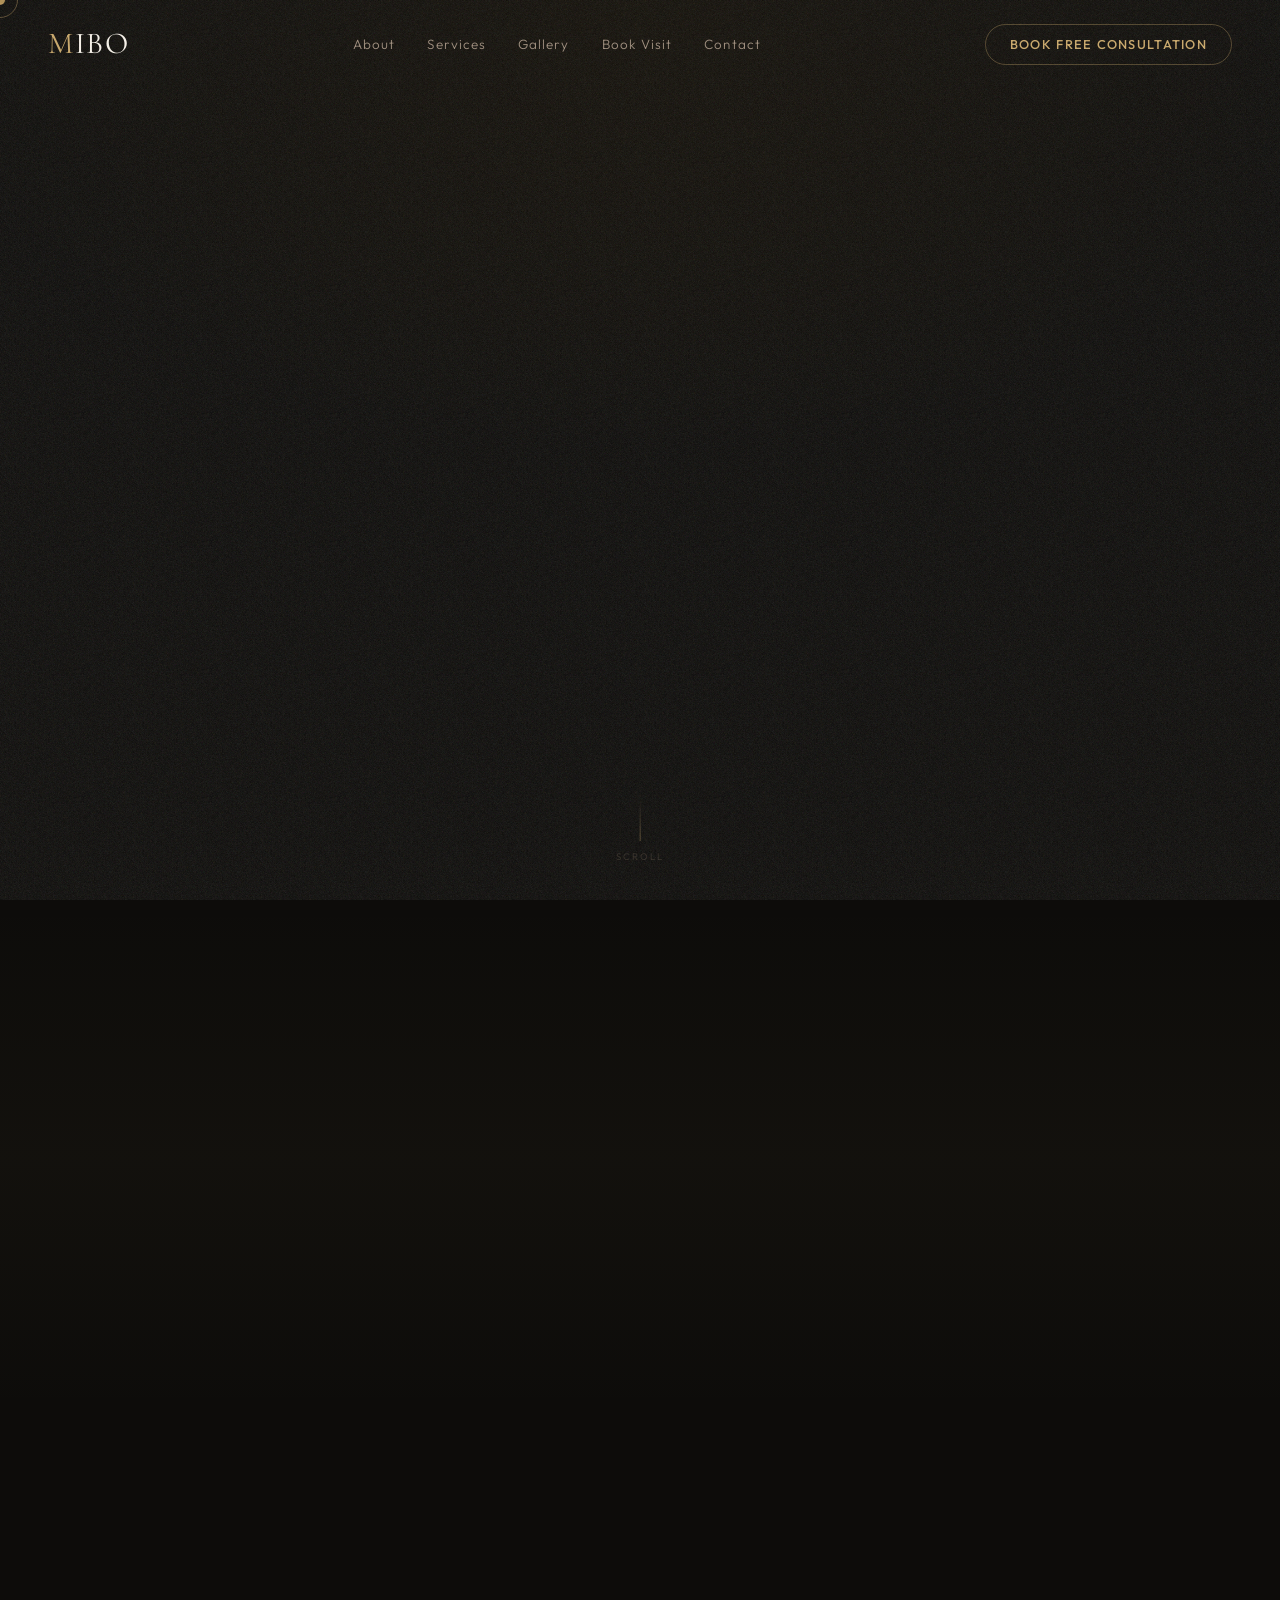
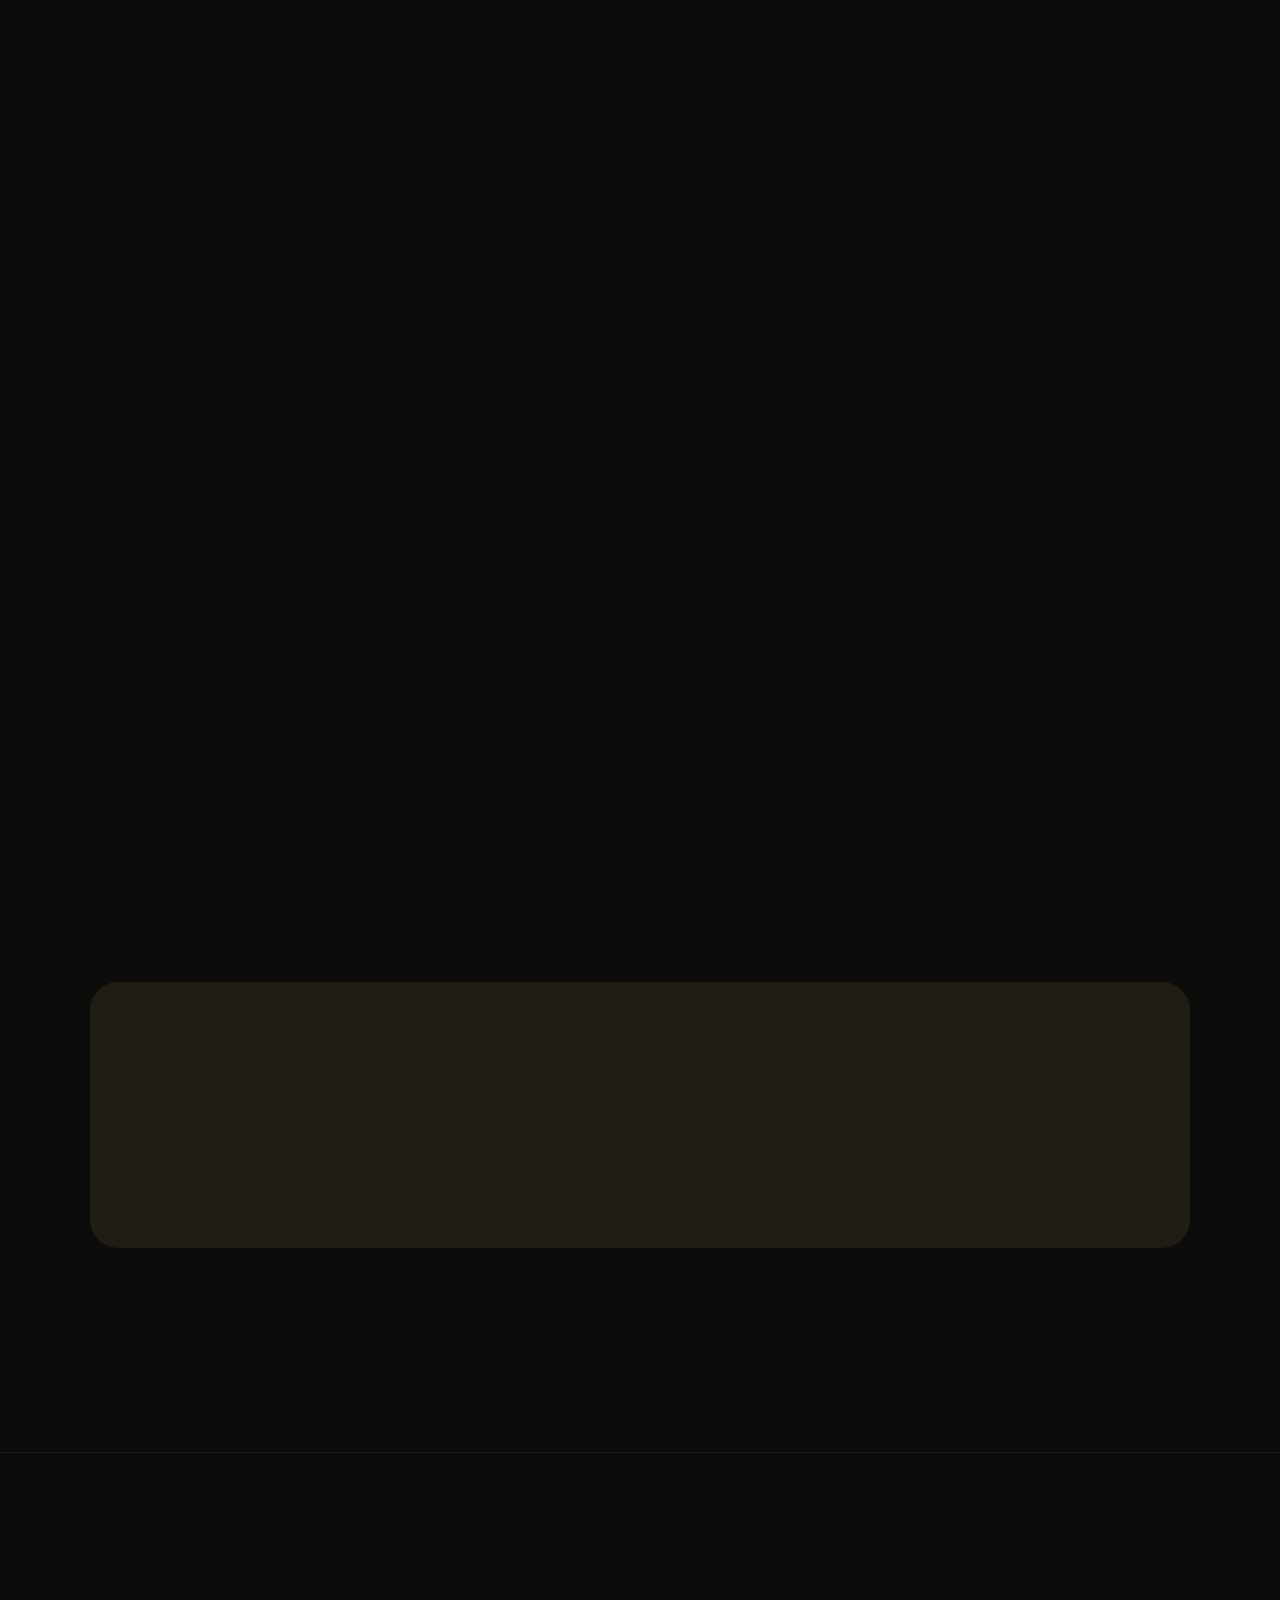
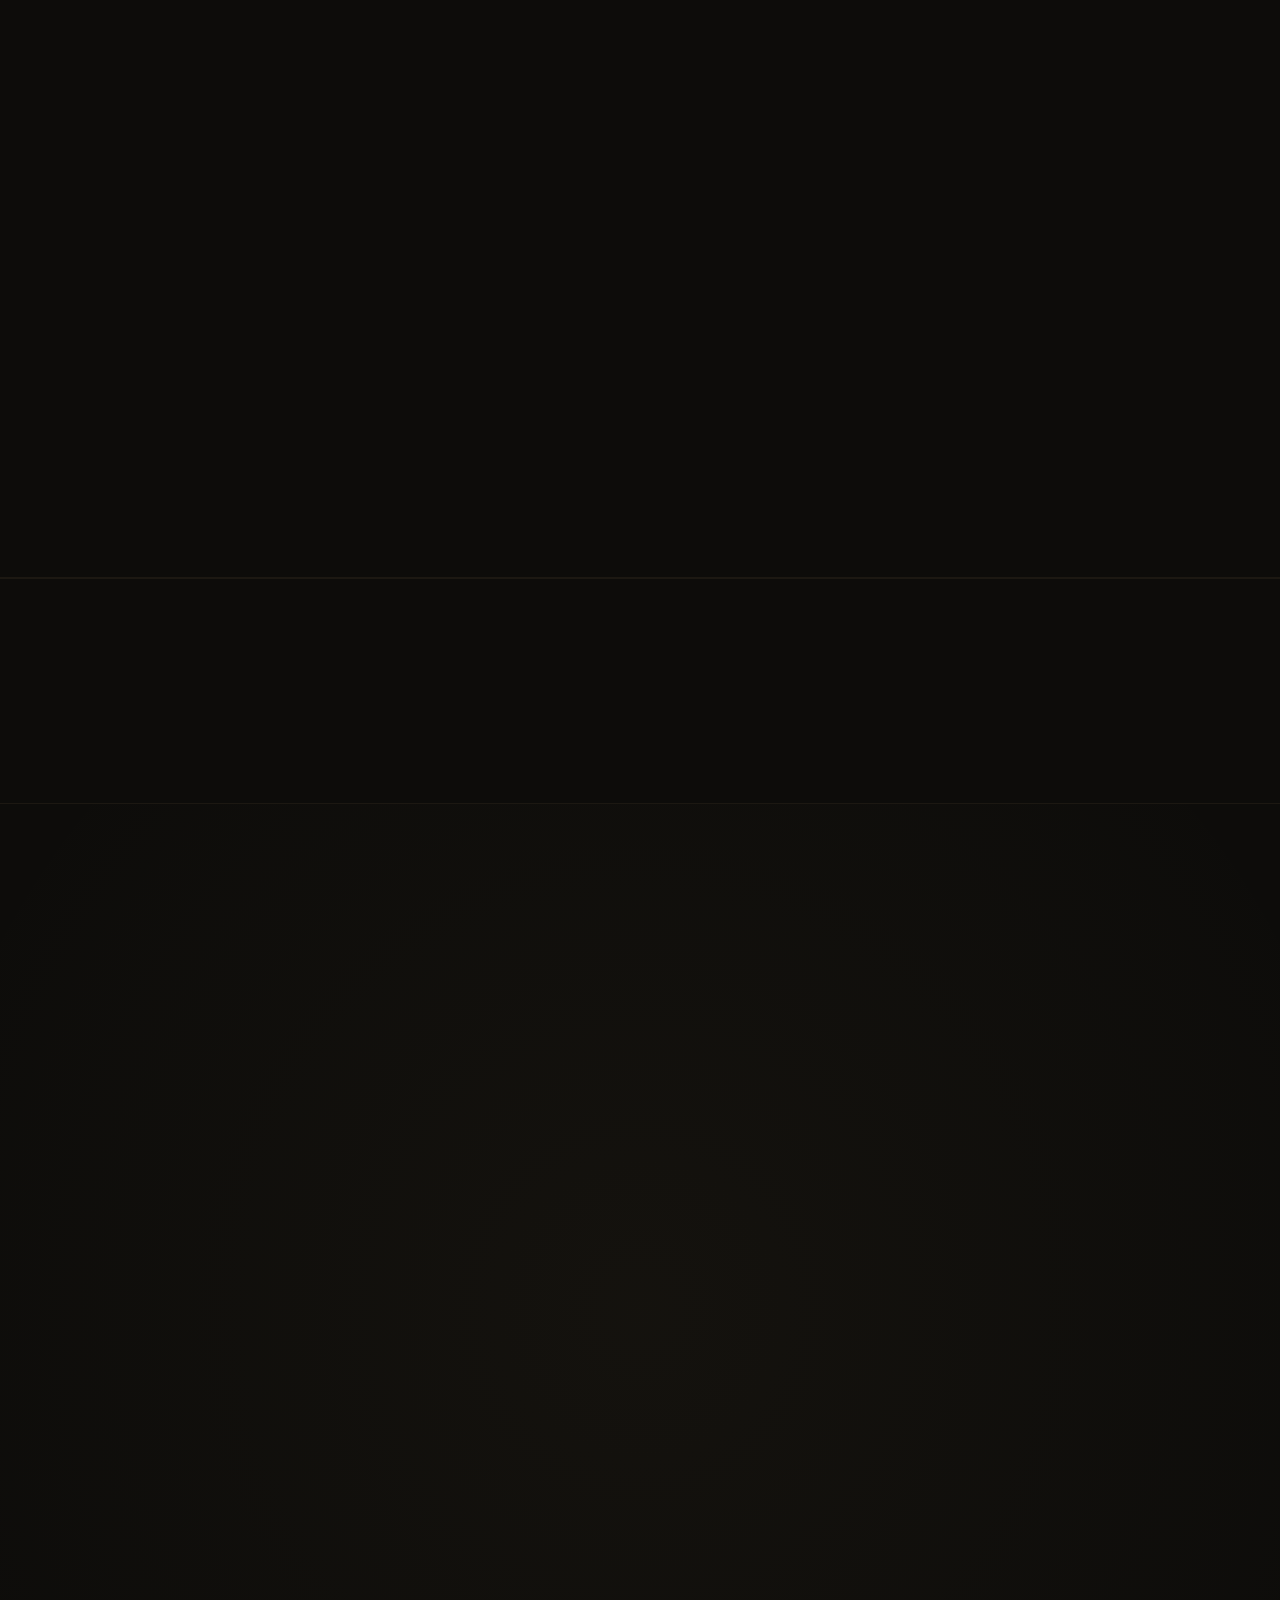
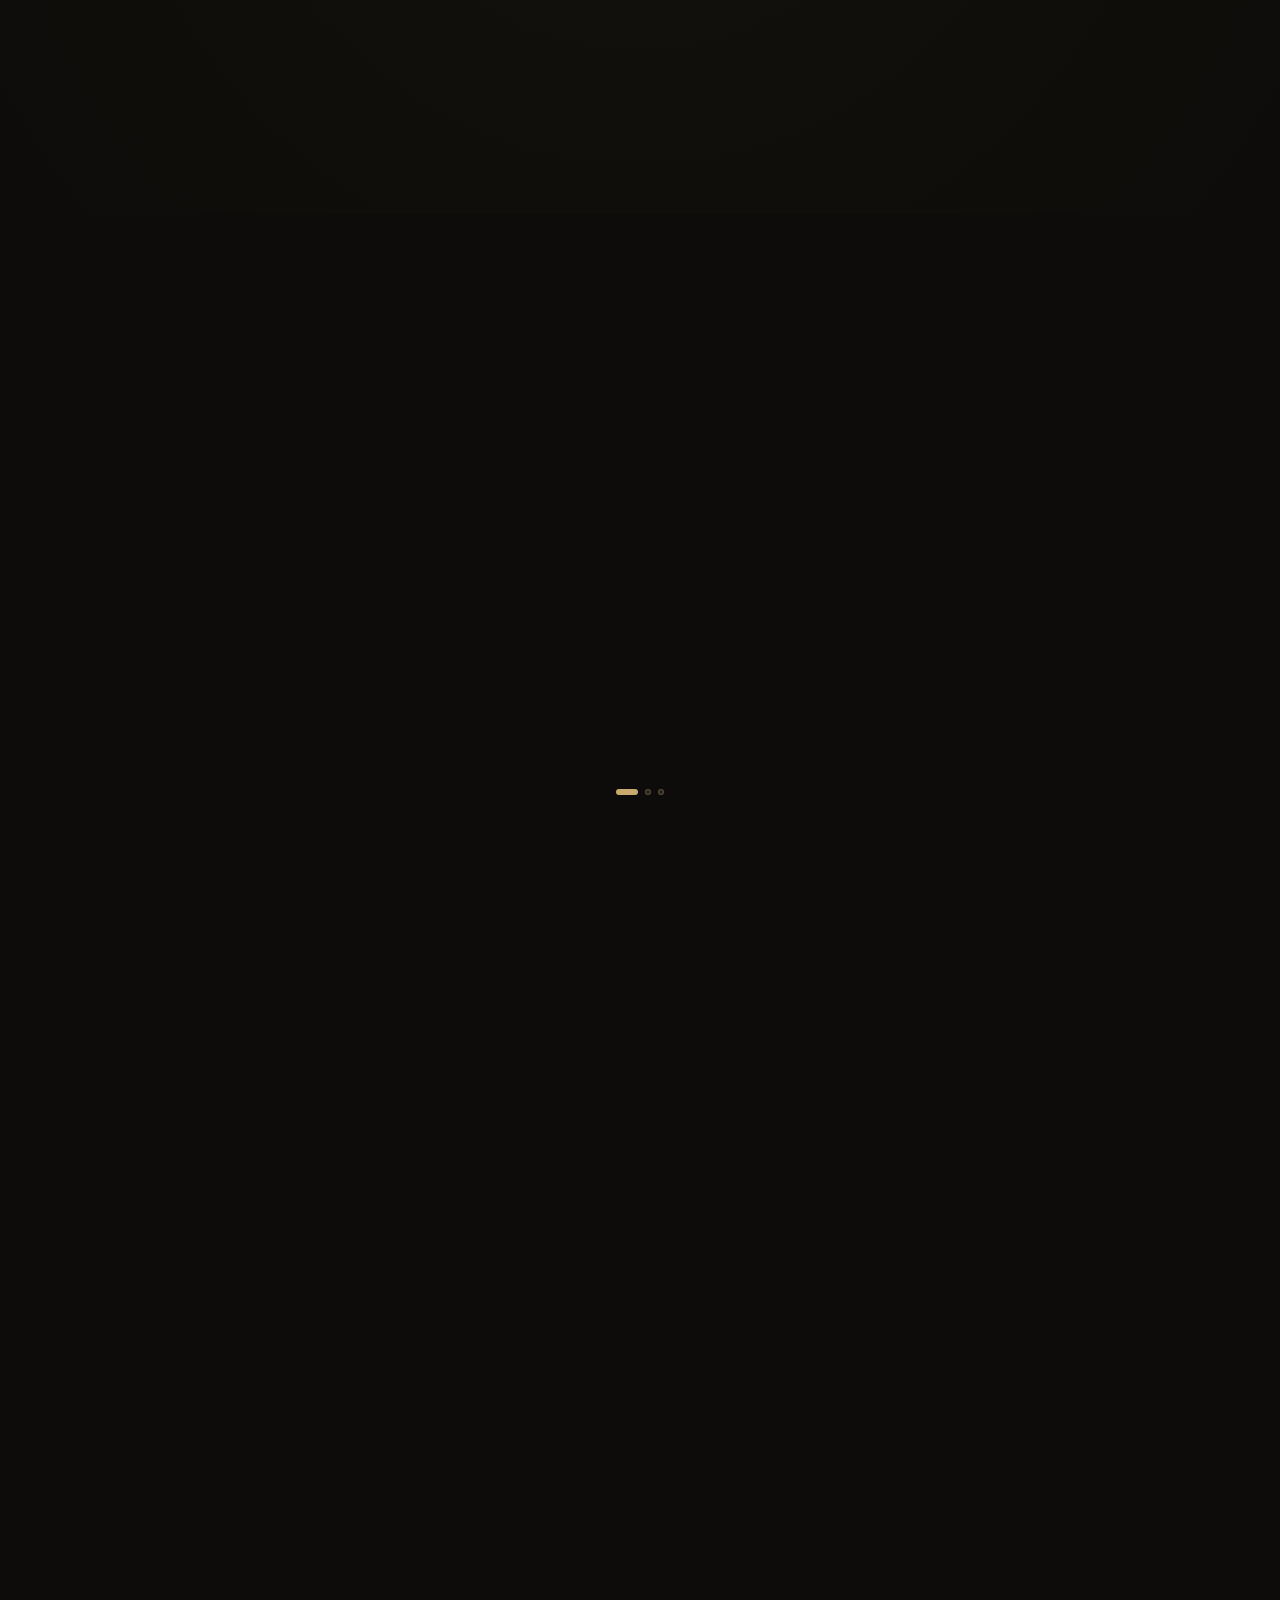
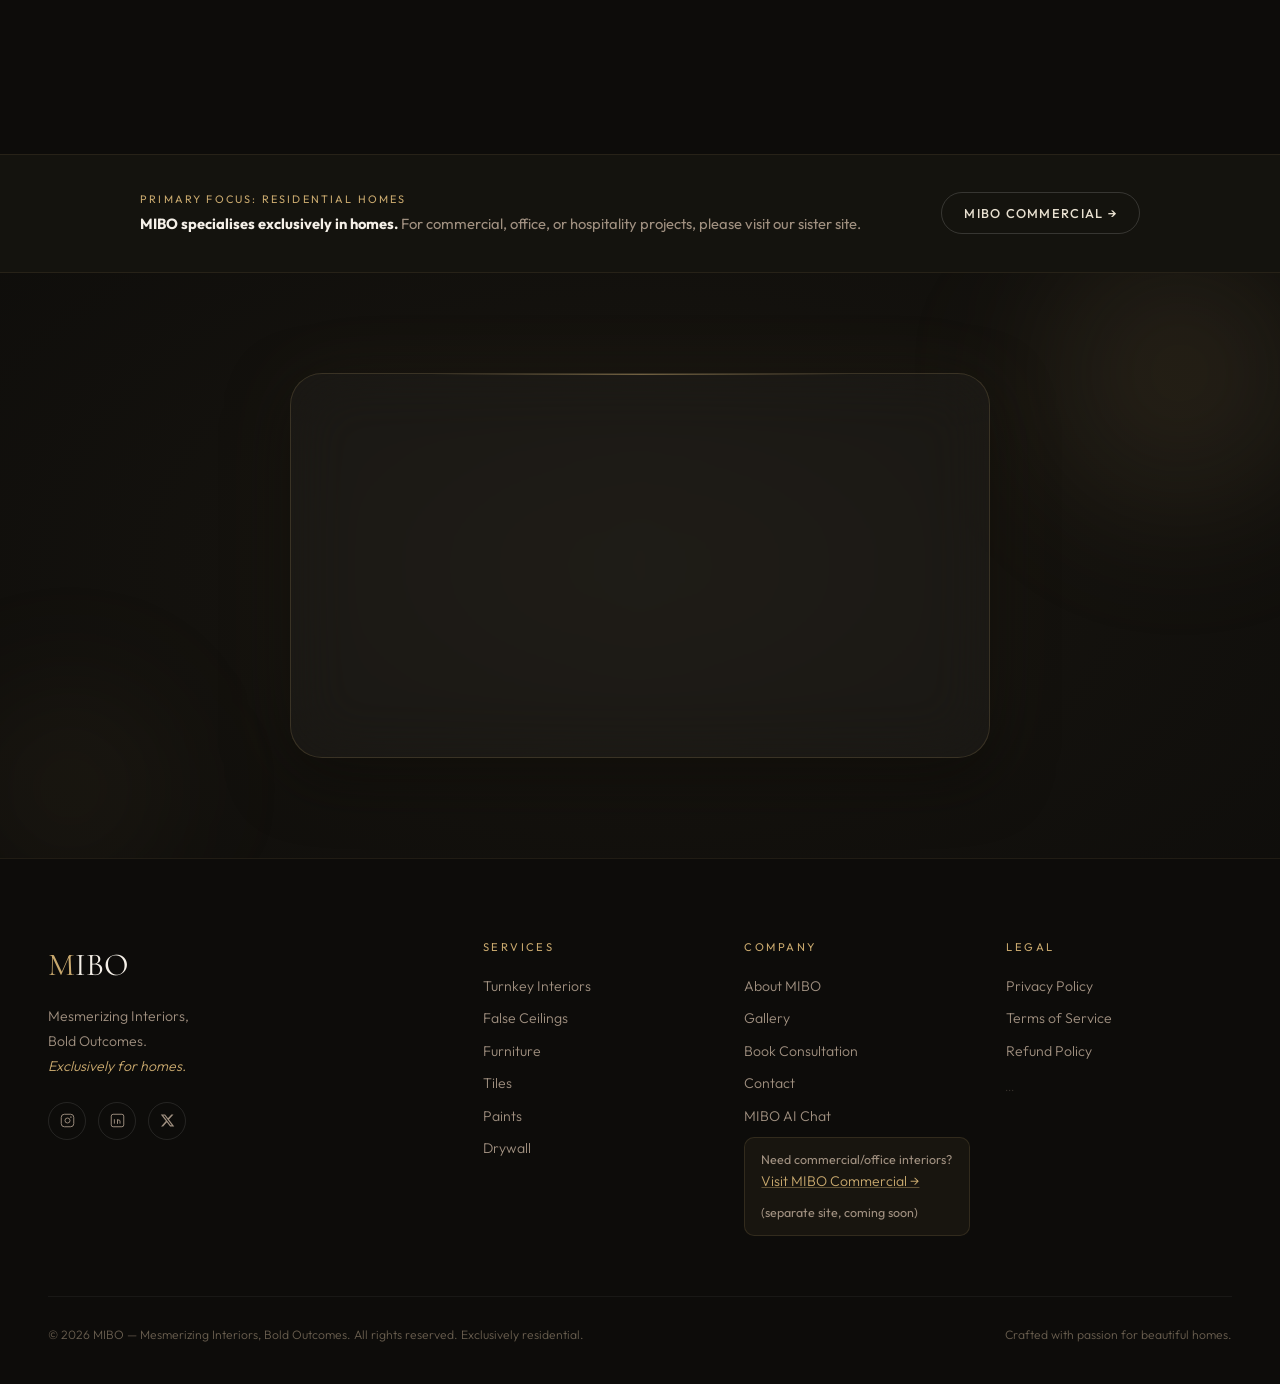
==== index.html @ bdda4e4b "Add files via upload" ====
<!DOCTYPE html>
<html lang="en">
<head>
<meta charset="UTF-8">
<meta name="viewport" content="width=device-width, initial-scale=1.0, viewport-fit=cover">
<title>MIBO — Mesmerizing Interiors, Bold Outcomes | Home Interiors India</title>
<meta name="description" content="MIBO transforms homes into living masterpieces. Turnkey interiors, false ceilings, furniture, tiles, paints, drywall. Bihar, Delhi NCR & all India.">
<link rel="stylesheet" href="styles.css">
<link rel="preconnect" href="https://fonts.googleapis.com">
<link href="https://fonts.googleapis.com/css2?family=Cormorant+Garamond:ital,wght@0,300;0,400;0,500;0,600;1,300;1,400&family=Outfit:wght@200;300;400;500&display=swap" rel="stylesheet">
<style>
/* Mobile optimizations */
@media(max-width:600px){
  .hero{min-height:100svh;}
  .hero-title{font-size:clamp(2.2rem,11vw,3.5rem)!important;}
  .hero-actions{flex-direction:column;gap:10px;align-items:center;}
  .hero-actions .btn{width:min(280px,90vw);justify-content:center;}
  .hero-float{display:none;}
  .svc-photo-grid{padding:0 16px 16px!important;}
  .book-grid{grid-template-columns:1fr!important;}
  .pricing-grid{grid-template-columns:1fr!important;}
  .stats-inner{grid-template-columns:repeat(2,1fr)!important;}
  .funnel-grid{grid-template-columns:1fr!important;}
  .process-steps{flex-direction:column!important;}
  .proc-conn{display:none!important;}
  .testi-track{padding:0 16px!important;}
  .quick-widget{padding:0 16px!important;}
  .qw-inner > .glass > div{padding:24px 20px!important;}
  .form-row{grid-template-columns:1fr!important;}
  section{padding-left:0!important;padding-right:0!important;}
  .manifesto-inner{padding:0 20px!important;}
  .funnel-inner{padding:0 20px!important;}
  .process-section .section-head{padding:0 20px!important;}
  .process-steps{padding:0 20px!important;}
}
@media(max-width:400px){
  .hero-title{font-size:2rem!important;}
}
</style>
</head>
<body>
<div class="cursor" id="cursor"></div>
<div class="cursor-trail" id="cursorTrail"></div>

<!-- NAV -->
<nav class="nav" id="mainNav">
  <a href="index.html" class="nav-logo"><span class="logo-m">M</span><span class="logo-i">IBO</span></a>
  <div class="nav-links">
    <a href="about.html">About</a>
    <a href="services.html">Services</a>
    <a href="gallery.html">Gallery</a>
    <a href="book.html">Book Visit</a>
    <a href="contact.html">Contact</a>
  </div>
  <div class="nav-right">
    <a href="book.html" class="nav-cta">Book Free Consultation</a>
    <button class="nav-burger" id="burger" aria-label="Menu"><span></span><span></span></button>
  </div>
</nav>
<div class="mobile-nav" id="mobileNav">
  <a href="about.html">About</a><a href="services.html">Services</a>
  <a href="gallery.html">Gallery</a><a href="book.html">Book Visit</a><a href="contact.html">Contact</a>
  <a href="book.html" class="mobile-cta-btn">Book Consultation</a>
</div>

<!-- HERO -->
<section class="hero">
  <div class="hero-bg">
    <div class="hero-bg-img" style="position:absolute;inset:0;background:url('https://images.unsplash.com/photo-1600210492493-0946911123ea?w=1600&q=85') center/cover no-repeat;transform:scale(1.06);animation:heroZoom 22s ease-in-out infinite alternate;"></div>
    <div style="position:absolute;inset:0;background:linear-gradient(to bottom,rgba(13,12,10,.55) 0%,rgba(13,12,10,.3) 40%,rgba(13,12,10,.75) 100%);"></div>
    <div class="grain"></div>
  </div>
  <div class="hero-content" style="text-align:center;max-width:860px;margin:0 auto;">
    <div class="eyebrow rev d1" style="justify-content:center;">Exclusively for Homes</div>
    <h1 class="hero-title rev d2" style="font-size:clamp(2.8rem,7vw,6rem);line-height:1.05;text-align:center;">
      Mesmerizing<br><em class="ital" style="color:var(--gold-l)">Interiors,</em><br>Bold Outcomes.
    </h1>
    <p class="hero-sub rev d3" style="text-align:center;max-width:560px;margin:0 auto;">We transform homes into living masterpieces — where every surface, every corner, every detail sings with intentional beauty.</p>
    <div class="hero-actions rev d4" style="justify-content:center;">
      <a href="book.html" class="btn btn-gold lg">Book Site Visit</a>
      <a href="gallery.html" class="btn btn-ghost">View Our Work</a>
    </div>
  </div>
  <div class="hero-scroll"><div class="scroll-line"></div><span class="scroll-txt">Scroll</span></div>
  <div class="hero-float" id="heroFloat">
    <div class="hero-float-inner">
      <div class="float-stat"><span class="float-num">250+</span><span class="float-lbl">Homes Transformed</span></div>
      <div class="float-div"></div>
      <div class="float-stat"><span class="float-num">12+</span><span class="float-lbl">Years of Excellence</span></div>
    </div>
  </div>
</section>
<style>@keyframes heroZoom{from{transform:scale(1.04);}to{transform:scale(1.1);}}</style>

<!-- MANIFESTO -->
<section class="manifesto">
  <div class="manifesto-inner">
    <span class="man-tag rev">Our Philosophy</span>
    <blockquote class="man-quote rev d1">"A home is not just a structure.<br><em>It is the architecture of your soul."</em></blockquote>
    <p class="man-body rev d2">At MIBO, we believe great design is invisible — it simply makes you feel at home. Our residential specialists weave together material mastery, spatial intelligence, and deep listening to craft environments that are unmistakably yours.</p>
  </div>
</section>

<!-- SERVICES PREVIEW -->
<section class="services-preview">
  <div class="section-head">
    <span class="section-eye rev">What We Offer</span>
    <h2 class="section-title rev d1">Everything your home deserves</h2>
    <a href="services.html" class="btn btn-ghost rev d2" style="margin-top:8px">All Services →</a>
  </div>
  <style>
  .svc-photo-grid{display:grid;grid-template-columns:repeat(3,1fr);gap:20px;padding:0 max(24px,4vw) 20px;}
  @media(max-width:900px){.svc-photo-grid{grid-template-columns:repeat(2,1fr);}}
  @media(max-width:560px){.svc-photo-grid{grid-template-columns:1fr;gap:14px;}}
  .svc-photo-card{position:relative;border-radius:16px;overflow:hidden;cursor:pointer;aspect-ratio:4/3;background:#1a1710;}
  .svc-photo-card img{width:100%;height:100%;object-fit:cover;transition:transform .6s ease;display:block;}
  .svc-photo-card:hover img{transform:scale(1.07);}
  .svc-photo-overlay{position:absolute;inset:0;background:linear-gradient(to top,rgba(13,12,10,.88) 0%,rgba(13,12,10,.15) 60%,transparent 100%);transition:background .4s;}
  .svc-photo-card:hover .svc-photo-overlay{background:linear-gradient(to top,rgba(13,12,10,.95) 0%,rgba(13,12,10,.3) 70%,transparent 100%);}
  .svc-photo-content{position:absolute;bottom:0;left:0;right:0;padding:20px 22px;}
  .svc-photo-icon{font-size:1.4rem;margin-bottom:6px;}
  .svc-photo-content h3{font-family:var(--display);font-size:1.2rem;font-weight:400;color:var(--cream);margin-bottom:4px;}
  .svc-photo-content p{font-size:.8rem;color:rgba(232,224,208,.7);line-height:1.5;margin:0;max-height:0;overflow:hidden;transition:max-height .4s ease,opacity .4s;}
  .svc-photo-card:hover .svc-photo-content p{max-height:60px;}
  .svc-photo-arr{position:absolute;top:18px;right:18px;width:32px;height:32px;border-radius:50%;background:rgba(201,169,110,.2);border:1px solid rgba(201,169,110,.4);display:flex;align-items:center;justify-content:center;font-size:.9rem;color:var(--gold);opacity:0;transition:opacity .3s;}
  .svc-photo-card:hover .svc-photo-arr{opacity:1;}
  </style>
  <div class="svc-photo-grid">
    <div class="svc-photo-card rev d1" onclick="location='services.html'">
      <img src="https://images.unsplash.com/photo-1600210492493-0946911123ea?w=800&q=80" alt="Turnkey Interiors" loading="lazy">
      <div class="svc-photo-overlay"></div>
      <div class="svc-photo-content">
        <div class="svc-photo-icon">🏠</div>
        <h3>Turnkey Interiors</h3>
        <p>Complete home transformation from concept to handover — every detail handled.</p>
      </div>
      <div class="svc-photo-arr">→</div>
    </div>
    <div class="svc-photo-card rev d2" onclick="location='services.html#ceilings'">
      <img src="https://images.unsplash.com/photo-1615873968403-89e068629265?w=800&q=80" alt="False Ceilings" loading="lazy">
      <div class="svc-photo-overlay"></div>
      <div class="svc-photo-content">
        <div class="svc-photo-icon">✦</div>
        <h3>False Ceilings</h3>
        <p>Architectural ceiling designs that play with light, texture, and depth.</p>
      </div>
      <div class="svc-photo-arr">→</div>
    </div>
    <div class="svc-photo-card rev d3" onclick="location='services.html#furniture'">
      <img src="https://images.unsplash.com/photo-1556909114-f6e7ad7d3136?w=800&q=80" alt="Bespoke Furniture" loading="lazy">
      <div class="svc-photo-overlay"></div>
      <div class="svc-photo-content">
        <div class="svc-photo-icon">🪑</div>
        <h3>Bespoke Furniture</h3>
        <p>Handcrafted pieces designed specifically for your home's soul.</p>
      </div>
      <div class="svc-photo-arr">→</div>
    </div>
    <div class="svc-photo-card rev d4" onclick="location='services.html#paints'">
      <img src="https://images.unsplash.com/photo-1589939705384-5185137a7f0f?w=800&q=80" alt="Paints" loading="lazy">
      <div class="svc-photo-overlay"></div>
      <div class="svc-photo-content">
        <div class="svc-photo-icon">🎨</div>
        <h3>Paint Collections</h3>
        <p>Expert colour consultation and flawless application for every room.</p>
      </div>
      <div class="svc-photo-arr">→</div>
    </div>
    <div class="svc-photo-card rev d5" onclick="location='services.html#tiles'">
      <img src="https://images.unsplash.com/photo-1620626011761-996317702b0a?w=800&q=80" alt="Tiles" loading="lazy">
      <div class="svc-photo-overlay"></div>
      <div class="svc-photo-content">
        <div class="svc-photo-icon">◈</div>
        <h3>Premium Tiles</h3>
        <p>Ceramic, porcelain, natural stone, glass — curated to dress every surface.</p>
      </div>
      <div class="svc-photo-arr">→</div>
    </div>
    <div class="svc-photo-card rev d6" onclick="location='services.html#drywall'">
      <img src="https://images.unsplash.com/photo-1558618666-fcd25c85cd64?w=800&q=80" alt="Drywall" loading="lazy">
      <div class="svc-photo-overlay"></div>
      <div class="svc-photo-content">
        <div class="svc-photo-icon">⬜</div>
        <h3>Drywall &amp; Gypsum</h3>
        <p>MIBOGypsum — precision partition walls and drywall for homes.</p>
      </div>
      <div class="svc-photo-arr">→</div>
    </div>
  </div>
</section>

<!-- HOW IT WORKS FUNNEL (L1→L5) -->
<section class="funnel">
  <div class="funnel-inner">
    <div class="section-head">
      <span class="section-eye rev">Your Journey with MIBO</span>
      <h2 class="section-title rev d1">From first look to<br><em>dream home</em></h2>
    </div>
    <div class="funnel-grid">
      <div class="funnel-step rev d1">
        <div class="f-num">01</div>
        <h3>Discover</h3>
        <p>Browse our services and gallery. Get a feel for who we are and what we create. No commitment needed yet.</p>
      </div>
      <div class="funnel-step rev d2">
        <div class="f-num">02</div>
        <h3>Express Interest</h3>
        <p>Drop a quick enquiry or pick up the phone. Tell us a little about your home — we'll respond within 24 hours.</p>
      </div>
      <div class="funnel-step rev d3">
        <div class="f-num">03</div>
        <h3>Book Site Visit</h3>
        <p>Schedule your paid site visit consultation. Our designer comes to your home, listens, and maps out possibilities.</p>
      </div>
    </div>
    <div class="funnel-cta rev">
      <a href="book.html" class="btn btn-gold lg">Book Site Visit — From ₹7,000</a>
    </div>
  </div>
</section>

<!-- PRICING STRIP -->
<section class="pricing-strip">
  <div class="pricing-inner">
    <div class="section-head">
      <span class="section-eye rev">Site Visit Pricing</span>
      <h2 class="section-title rev d1">Transparent pricing,<br><em>zero surprises</em></h2>
    </div>
    <div class="pricing-grid">
      <div class="price-card glass rev d1">
        <div class="price-badge">Local</div>
        <div class="price-zone">Bihar &amp; Delhi NCR</div>
        <div class="price-cities">Bihar · Delhi · Noida · Gurgaon · Faridabad · Ghaziabad</div>
        <div class="price-amount"><span class="price-currency">₹</span>7,000</div>
        <div class="price-note">One-time site visit fee</div>
        <ul class="price-features">
          <li>In-home design consultation</li>
          <li>Any day, flexible slots</li>
          <li>Design brief &amp; material shortlist</li>
          <li>Fully refundable on project start</li>
        </ul>
      </div>
      <div class="price-card glass rev d2">
        <div class="price-badge">Remote</div>
        <div class="price-zone">Rest of India</div>
        <div class="price-cities">All other cities and states across India</div>
        <div class="price-amount"><span class="price-currency">₹</span>12,000</div>
        <div class="price-note">One-time site visit fee</div>
        <ul class="price-features">
          <li>In-home design consultation</li>
          <li>Friday &amp; Saturday slots only</li>
          <li>Booked 5–7 days in advance</li>
          <li>Fully refundable on project start</li>
        </ul>
      </div>
    </div>
  </div>
</section>

<!-- STATS -->
<div class="stats-bar">
  <div class="stats-inner">
    <div class="rev d1"><div class="stat-big">250+</div><div class="stat-lbl">Homes Designed</div></div>
    <div class="rev d2"><div class="stat-big">12+</div><div class="stat-lbl">Years of Craft</div></div>
    <div class="rev d3"><div class="stat-big">98%</div><div class="stat-lbl">Client Satisfaction</div></div>
    <div class="rev d4"><div class="stat-big">6</div><div class="stat-lbl">Signature Services</div></div>
  </div>
</div>

<!-- PROCESS -->
<section class="process-section">
  <div class="process-bg"></div>
  <div class="section-head">
    <span class="section-eye rev">How We Work</span>
    <h2 class="section-title rev d1">Your home. <em>Our obsession.</em></h2>
  </div>
  <div class="process-steps">
    <div class="proc-step rev d1"><div class="proc-num">01</div><div><h3>Consultation</h3><p>We visit your home, listen deeply, and translate how you live into a design language uniquely yours.</p></div></div>
    <div class="proc-conn rev d2"></div>
    <div class="proc-step rev d2"><div class="proc-num">02</div><div><h3>Design &amp; Planning</h3><p>3D renders, material boards, and a transparent quote — so you can see your home before work begins.</p></div></div>
    <div class="proc-conn rev d3"></div>
    <div class="proc-step rev d3"><div class="proc-num">03</div><div><h3>Execution</h3><p>Expert craftspeople deliver flawlessly — on schedule, on budget, with regular progress updates.</p></div></div>
    <div class="proc-conn rev d4"></div>
    <div class="proc-step rev d4"><div class="proc-num">04</div><div><h3>The Reveal</h3><p>Walk into your transformed home for the first time. The moment we exist for.</p></div></div>
  </div>
</section>

<!-- TESTIMONIALS -->
<section class="testimonials">
  <div class="section-head">
    <span class="section-eye rev">Real Homes, Real Stories</span>
    <h2 class="section-title rev d1">What our clients say</h2>
  </div>
  <div class="testi-track" id="testiTrack">
    <div class="testi-card glass rev d1">
      <div class="testi-stars">★★★★★</div>
      <p class="testi-text">"MIBO transformed our home beyond imagination. Every detail — from the false ceiling to the tile selection — was handled with artistry and care."</p>
      <div class="testi-author"><div class="testi-av">J</div><div><strong>Jayla H.</strong><span>Patna, Bihar</span></div></div>
    </div>
    <div class="testi-card glass rev d2">
      <div class="testi-stars">★★★★★</div>
      <p class="testi-text">"The drywall and partitioning work was flawless. They reshaped our ground floor and the finish is immaculate. Truly professional from start to finish."</p>
      <div class="testi-author"><div class="testi-av">R</div><div><strong>Ryan D.</strong><span>Delhi NCR</span></div></div>
    </div>
    <div class="testi-card glass rev d3">
      <div class="testi-stars">★★★★★</div>
      <p class="testi-text">"We handed MIBO our entire home renovation and they delivered a masterpiece. Communication, precision, passion — unmatched."</p>
      <div class="testi-author"><div class="testi-av">A</div><div><strong>Amara L.</strong><span>Gurgaon</span></div></div>
    </div>
  </div>
  <div class="testi-dots" id="testiDots">
    <span class="dot active" data-idx="0"></span>
    <span class="dot" data-idx="1"></span>
    <span class="dot" data-idx="2"></span>
  </div>
</section>

<!-- QUICK ENQUIRY WIDGET (L1/L2 Lead Capture) -->
<section class="quick-widget" id="enquiry">
  <div class="qw-inner">
    <div class="glass rev">
      <div style="padding:44px">
        <div class="section-head" style="margin-bottom:28px">
          <span class="section-eye">Quick Enquiry</span>
          <h2 style="font-family:var(--display);font-size:2rem;font-weight:300;color:var(--cream);margin-top:6px">Ready to talk about<br><em style="font-style:italic;color:var(--gold-l)">your home?</em></h2>
          <p style="color:var(--dim);font-size:.92rem;margin-top:10px">We'll reply within 24 hours to arrange your free consultation.</p>
        </div>
        <form id="quickEnquiryForm">
          <input type="hidden" name="Form Source" value="Homepage Quick Enquiry">
          <div class="form-row" style="margin-bottom:14px">
            <div><label class="form-label">Name *</label><input class="form-input" name="Name" type="text" placeholder="Your name" required></div>
            <div><label class="form-label">Phone</label><input class="form-input" name="Phone" type="tel" placeholder="+91 98765 43210"></div>
          </div>
          <div style="margin-bottom:14px"><label class="form-label">Email *</label><input class="form-input" name="Email" type="email" placeholder="your@email.com" required></div>
          <div style="margin-bottom:22px">
            <label class="form-label">I need help with</label>
            <select class="form-select" name="Service Interest">
              <option value="">Select a service...</option>
              <option>Turnkey Interior Design</option><option>False Ceilings</option>
              <option>Bespoke Furniture</option><option>Tiles &amp; Stone</option>
              <option>Paints &amp; Finishes</option><option>Drywall &amp; Partitions</option>
              <option>Full Home Renovation</option>
            </select>
          </div>
          <button type="submit" class="btn btn-gold" style="width:100%;justify-content:center">Send Enquiry →</button>
        </form>
      </div>
    </div>
  </div>
</section>

<!-- COMMERCIAL NOTE -->
<div class="comm-banner">
  <div class="comm-inner">
    <div>
      <div class="comm-tag">Primary focus: Residential Homes</div>
      <div class="comm-text"><p><strong>MIBO specialises exclusively in homes.</strong> For commercial, office, or hospitality projects, please visit our sister site.</p></div>
    </div>
    <a href="#" class="btn btn-ghost btn-sm" style="white-space:nowrap">MIBO Commercial →</a>
  </div>
</div>

<!-- CTA -->
<section class="cta-section">
  <div class="cta-bg-el"><div class="cta-o1"></div><div class="cta-o2"></div></div>
  <div class="cta-glass">
    <h2 class="rev">Your home is waiting to become extraordinary.</h2>
    <p class="rev d1">Let's begin. One conversation is all it takes.</p>
    <div class="rev d2"><a href="book.html" class="btn btn-gold lg">Start Your Transformation</a></div>
  </div>
</section>

<!-- FOOTER -->
<footer class="footer">
  <div class="footer-top">
    <div class="footer-brand">
      <div class="footer-logo"><span class="logo-m">M</span><span class="logo-i">IBO</span></div>
      <p>Mesmerizing Interiors,<br>Bold Outcomes.<br><em>Exclusively for homes.</em></p>
      <div class="footer-soc">
        <a href="https://www.instagram.com/_mibospaces/" target="_blank" aria-label="Instagram"><svg viewBox="0 0 24 24" fill="none" stroke="currentColor" stroke-width="1.5"><rect x="2" y="2" width="20" height="20" rx="5"/><circle cx="12" cy="12" r="4"/><circle cx="17.5" cy="6.5" r="0.5" fill="currentColor"/></svg></a>
        <a href="https://www.linkedin.com/in/mibo-mesmerizing-interiors-bold-outcomes-a41750319/" target="_blank" aria-label="LinkedIn"><svg viewBox="0 0 24 24" fill="none" stroke="currentColor" stroke-width="1.5"><rect x="2" y="2" width="20" height="20" rx="3"/><path d="M7 10v7M7 7v.01M12 17v-4c0-1.105.895-2 2-2s2 .895 2 2v4M12 10v7"/></svg></a>
        <a href="https://x.com/MiboSpaces" target="_blank" aria-label="X"><svg viewBox="0 0 24 24" fill="currentColor"><path d="M18.244 2.25h3.308l-7.227 8.26 8.502 11.24H16.17l-5.214-6.817L4.99 21.75H1.68l7.73-8.835L1.254 2.25H8.08l4.713 6.231zm-1.161 17.52h1.833L7.084 4.126H5.117z"/></svg></a>
      </div>
    </div>
    <div class="footer-links">
      <div class="footer-col">
        <h4>Services</h4>
        <a href="services.html">Turnkey Interiors</a><a href="services.html#ceilings">False Ceilings</a>
        <a href="services.html#furniture">Furniture</a><a href="services.html#tiles">Tiles</a>
        <a href="services.html#paints">Paints</a><a href="services.html#drywall">Drywall</a>
      </div>
      <div class="footer-col">
        <h4>Company</h4>
        <a href="about.html">About MIBO</a><a href="gallery.html">Gallery</a>
        <a href="book.html">Book Consultation</a><a href="contact.html">Contact</a>
        <a href="http://bit.ly/mibotchat" target="_blank">MIBO AI Chat</a>
        <div class="footer-commercial-note">
          Need commercial/office interiors?<br>
          <a href="#">Visit MIBO Commercial →</a> (separate site, coming soon)
        </div>
      </div>
      <div class="footer-col">
        <h4>Legal</h4>
        <a href="#">Privacy Policy</a><a href="#">Terms of Service</a>
        <a href="#">Refund Policy</a>
        <a href="admin/index.html" style="opacity:.3;font-size:.72rem;margin-top:20px" title="Admin">· · ·</a>
      </div>
    </div>
  </div>
  <div class="footer-bottom">
    <p>© 2026 MIBO — Mesmerizing Interiors, Bold Outcomes. All rights reserved. Exclusively residential.</p>
    <p>Crafted with passion for beautiful homes.</p>
  </div>
</footer>

<script src="main.js"></script>
</body>
</html>
---- styles.css ----
/* ═══════════════════════════════════════════════════
   MIBO — Master Stylesheet v3.0
   Liquid Glass · Residential Only · Mobile-First
═══════════════════════════════════════════════════ */
@import url('https://fonts.googleapis.com/css2?family=Cormorant+Garamond:ital,wght@0,300;0,400;0,500;0,600;1,300;1,400&family=Outfit:wght@200;300;400;500&display=swap');

:root {
  --gold:#c9a96e; --gold-l:#e8c98a; --gold-d:#9a7a4a;
  --cream:#f5f0e8; --dark:#0d0c0a; --dark2:#141210; --dark3:#1e1b16; --dark4:#2a2520;
  --text:#e8e0d0; --dim:#a09080; --dimmer:#6a5f50;
  --glass:rgba(255,255,255,0.04);
  --glass-border:rgba(201,169,110,0.15);
  --glass-shadow:0 8px 60px rgba(0,0,0,.6),0 1px 0 rgba(255,255,255,.06) inset;
  --display:'Cormorant Garamond',serif;
  --body:'Outfit',sans-serif;
  --ease:cubic-bezier(0.16,1,0.3,1);
  --r-sm:12px; --r-md:20px; --r-lg:28px; --r-xl:36px;
}

/* ── RESET ── */
*,*::before,*::after{box-sizing:border-box;margin:0;padding:0}
html{scroll-behavior:smooth;-webkit-text-size-adjust:100%}
body{font-family:var(--body);background:var(--dark);color:var(--text);overflow-x:hidden;cursor:none;line-height:1.6}
a{color:inherit;text-decoration:none}
img{max-width:100%;display:block;height:auto}
button,input,select,textarea{font-family:var(--body)}
button{cursor:none}

/* ── CURSOR (desktop only) ── */
@media(pointer:fine){
  .cursor{width:10px;height:10px;background:var(--gold);border-radius:50%;position:fixed;top:0;left:0;pointer-events:none;z-index:9999;transform:translate(-50%,-50%);transition:width .2s,height .2s;mix-blend-mode:difference}
  .cursor-trail{width:36px;height:36px;border:1px solid rgba(201,169,110,.4);border-radius:50%;position:fixed;top:0;left:0;pointer-events:none;z-index:9998;transform:translate(-50%,-50%);transition:transform .1s var(--ease)}
  .cursor.hov{width:18px;height:18px}
  .cursor-trail.hov{width:56px;height:56px;border-color:var(--gold)}
}
@media(pointer:coarse){body{cursor:auto}.cursor,.cursor-trail{display:none}}

/* ── GLASS PANEL ── */
.glass{background:var(--glass);backdrop-filter:blur(24px) saturate(1.4);-webkit-backdrop-filter:blur(24px) saturate(1.4);border:1px solid var(--glass-border);border-radius:var(--r-md);box-shadow:var(--glass-shadow);position:relative;overflow:hidden}
.glass::before{content:'';position:absolute;inset:0;background:linear-gradient(135deg,rgba(255,255,255,.06) 0%,transparent 60%);border-radius:inherit;pointer-events:none}

/* ── REVEAL ANIMATIONS ── */
.rev{opacity:0;transform:translateY(32px);transition:opacity .85s var(--ease),transform .85s var(--ease)}
.rev.in{opacity:1;transform:none}
.rev-r{opacity:0;transform:translateX(48px);transition:opacity .85s var(--ease),transform .85s var(--ease)}
.rev-r.in{opacity:1;transform:none}
.rev-l{opacity:0;transform:translateX(-48px);transition:opacity .85s var(--ease),transform .85s var(--ease)}
.rev-l.in{opacity:1;transform:none}
.d1{transition-delay:.08s}.d2{transition-delay:.18s}.d3{transition-delay:.3s}
.d4{transition-delay:.44s}.d5{transition-delay:.6s}.d6{transition-delay:.78s}

/* ── TYPOGRAPHY ── */
.eyebrow{display:inline-block;font-size:.72rem;font-weight:400;letter-spacing:.26em;text-transform:uppercase;color:var(--gold);background:rgba(201,169,110,.08);border:1px solid rgba(201,169,110,.2);padding:5px 18px;border-radius:100px;margin-bottom:20px}
.section-eye{display:block;font-size:.72rem;letter-spacing:.22em;text-transform:uppercase;color:var(--gold);margin-bottom:14px}
.section-title{font-family:var(--display);font-weight:300;font-size:clamp(2rem,4vw,3.4rem);line-height:1.1;color:var(--cream)}
.section-title em{font-style:italic;color:var(--gold-l)}
.section-head{text-align:center;margin-bottom:56px}

/* ── BUTTONS ── */
.btn{display:inline-flex;align-items:center;gap:8px;padding:14px 34px;border-radius:100px;font-family:var(--body);font-weight:500;font-size:.88rem;letter-spacing:.1em;text-transform:uppercase;border:none;cursor:none;transition:all .35s var(--ease)}
.btn-gold{background:var(--gold);color:var(--dark);box-shadow:0 0 0 rgba(201,169,110,0)}
.btn-gold:hover{transform:translateY(-3px) scale(1.02);box-shadow:0 12px 40px rgba(201,169,110,.45)}
.btn-gold.lg{padding:18px 52px;font-size:.95rem}
.btn-ghost{background:transparent;color:var(--text);border:1px solid rgba(255,255,255,.15)}
.btn-ghost:hover{border-color:var(--gold);color:var(--gold);background:rgba(201,169,110,.06)}
.btn-sm{padding:10px 22px;font-size:.8rem}

/* ── NAV ── */
.nav{position:fixed;top:0;left:0;right:0;z-index:1000;display:flex;align-items:center;justify-content:space-between;padding:20px 48px;transition:all .5s var(--ease)}
.nav.solid{background:rgba(13,12,10,.9);backdrop-filter:blur(32px);-webkit-backdrop-filter:blur(32px);border-bottom:1px solid var(--glass-border);padding:13px 48px}
.nav-logo{font-family:var(--display);font-size:1.9rem;font-weight:400;letter-spacing:.05em}
.logo-m{color:var(--gold)}.logo-i{color:var(--cream)}
.nav-links{display:flex;align-items:center;gap:32px}
.nav-links a{font-size:.84rem;font-weight:300;letter-spacing:.08em;color:var(--dim);transition:color .3s;position:relative}
.nav-links a::after{content:'';position:absolute;bottom:-3px;left:0;width:0;height:1px;background:var(--gold);transition:width .3s var(--ease)}
.nav-links a:hover,.nav-links a.active{color:var(--cream)}
.nav-links a:hover::after,.nav-links a.active::after{width:100%}
.nav-right{display:flex;align-items:center;gap:16px}
.nav-cta{font-size:.8rem;font-weight:500;letter-spacing:.1em;text-transform:uppercase;color:var(--gold);border:1px solid rgba(201,169,110,.35);padding:9px 24px;border-radius:100px;transition:all .3s;white-space:nowrap}
.nav-cta:hover{background:var(--gold);color:var(--dark)}
.nav-burger{display:none;flex-direction:column;gap:5px;background:none;border:none;padding:6px}
.nav-burger span{display:block;width:22px;height:1px;background:var(--cream);transition:all .3s}
.nav-burger.open span:first-child{transform:rotate(45deg) translate(4px,4px)}
.nav-burger.open span:last-child{transform:rotate(-45deg) translate(4px,-4px)}
.mobile-nav{position:fixed;inset:0;z-index:950;background:rgba(13,12,10,.97);backdrop-filter:blur(40px);display:flex;flex-direction:column;align-items:center;justify-content:center;gap:28px;transform:translateY(-100%);transition:transform .5s var(--ease)}
.mobile-nav.open{transform:none}
.mobile-nav a{font-family:var(--display);font-size:2.4rem;font-weight:300;color:var(--cream);transition:color .3s}
.mobile-nav a:hover{color:var(--gold)}
.mobile-cta-btn{margin-top:12px;font-family:var(--body)!important;font-size:.9rem!important;color:var(--gold)!important;border:1px solid var(--gold);padding:12px 30px;border-radius:100px}

/* ── ORB BACKGROUNDS ── */
.orbs{position:absolute;inset:0;pointer-events:none;overflow:hidden}
.orb{position:absolute;border-radius:50%;filter:blur(80px);animation:orb-f 14s ease-in-out infinite}
@keyframes orb-f{0%,100%{transform:translate(0,0) scale(1)}33%{transform:translate(28px,-36px) scale(1.05)}66%{transform:translate(-18px,18px) scale(.96)}}
.grain{position:absolute;inset:0;opacity:.32;pointer-events:none;background-image:url("data:image/svg+xml,%3Csvg viewBox='0 0 256 256' xmlns='http://www.w3.org/2000/svg'%3E%3Cfilter id='n'%3E%3CfeTurbulence type='fractalNoise' baseFrequency='.9' numOctaves='4' stitchTiles='stitch'/%3E%3C/filter%3E%3Crect width='100%25' height='100%25' filter='url(%23n)' opacity='.4'/%3E%3C/svg%3E");background-size:128px}

/* ── HERO ── */
.hero{min-height:100vh;display:flex;align-items:center;justify-content:center;position:relative;overflow:hidden;padding:140px 48px 100px;text-align:center}
.hero-bg{position:absolute;inset:0;background:radial-gradient(ellipse 80% 70% at 50% 0%,#1a1408,var(--dark) 70%)}
.hero-content{position:relative;z-index:2;max-width:800px}
.hero-title{font-family:var(--display);font-weight:300;font-size:clamp(3rem,8vw,6.8rem);line-height:.97;color:var(--cream);margin-bottom:28px;letter-spacing:-.02em}
.hero-title span{display:block}
.hero-title .ital{font-style:italic;color:var(--gold-l)}
.hero-sub{font-size:1.08rem;font-weight:300;line-height:1.75;color:var(--dim);max-width:560px;margin:0 auto 44px}
.hero-actions{display:flex;gap:14px;justify-content:center;flex-wrap:wrap}
.hero-scroll{position:absolute;bottom:36px;left:50%;transform:translateX(-50%);display:flex;flex-direction:column;align-items:center;gap:8px;opacity:0;animation:fade-in 1s 1.6s forwards}
@keyframes fade-in{to{opacity:.4}}
.scroll-line{width:1px;height:44px;background:linear-gradient(to bottom,transparent,var(--gold));animation:pulse-s 2s ease-in-out infinite}
@keyframes pulse-s{0%,100%{opacity:.4}50%{opacity:1}}
.scroll-txt{font-size:.6rem;letter-spacing:.22em;text-transform:uppercase;color:var(--dimmer)}
.hero-float{position:absolute;right:72px;top:50%;transform:translateY(-50%) translateX(72px);opacity:0;transition:all .9s .6s var(--ease)}
.hero-float.in{opacity:1;transform:translateY(-50%) translateX(0)}
.hero-float-inner{background:rgba(255,255,255,.04);backdrop-filter:blur(30px);border:1px solid rgba(201,169,110,.22);border-radius:24px;padding:32px 28px;display:flex;flex-direction:column;gap:20px;min-width:200px;box-shadow:0 20px 60px rgba(0,0,0,.5)}
.float-stat{display:flex;flex-direction:column;gap:4px}
.float-num{font-family:var(--display);font-size:2.8rem;font-weight:300;color:var(--gold-l);line-height:1}
.float-lbl{font-size:.76rem;color:var(--dimmer);letter-spacing:.05em}
.float-div{height:1px;background:linear-gradient(to right,transparent,rgba(201,169,110,.35),transparent)}

/* ── MANIFESTO ── */
.manifesto{padding:120px 48px;position:relative;text-align:center}
.manifesto::before{content:'';position:absolute;inset:0;background:linear-gradient(to bottom,transparent,rgba(201,169,110,.03),transparent)}
.manifesto-inner{max-width:800px;margin:0 auto}
.man-tag{font-size:.7rem;letter-spacing:.24em;text-transform:uppercase;color:var(--gold);display:block;margin-bottom:28px}
.man-quote{font-family:var(--display);font-size:clamp(1.7rem,3.5vw,2.7rem);font-weight:300;line-height:1.3;color:var(--cream);margin-bottom:28px}
.man-quote em{font-style:italic;color:var(--gold-l)}
.man-body{font-size:1rem;font-weight:300;line-height:1.85;color:var(--dim)}

/* ── SERVICES GRID ── */
.services-preview{padding:80px 48px 120px}
.svc-grid{display:grid;grid-template-columns:repeat(3,1fr);gap:18px;max-width:1200px;margin:0 auto}
.svc-card{padding:34px 26px;cursor:none;transition:all .4s var(--ease)}
.svc-card:hover{transform:translateY(-8px);border-color:rgba(201,169,110,.38);box-shadow:0 24px 80px rgba(0,0,0,.7),0 0 40px rgba(201,169,110,.1)}
.svc-icon{width:48px;height:48px;color:var(--gold);margin-bottom:20px;transition:transform .3s var(--ease)}
.svc-card:hover .svc-icon{transform:scale(1.1) rotate(-5deg)}
.svc-card h3{font-family:var(--display);font-size:1.4rem;font-weight:400;color:var(--cream);margin-bottom:10px}
.svc-card p{font-size:.88rem;font-weight:300;line-height:1.72;color:var(--dim);margin-bottom:22px}
.svc-arr{font-size:1rem;color:var(--gold);transition:transform .3s}
.svc-card:hover .svc-arr{transform:translateX(6px)}

/* ── FUNNEL STRIP ── */
.funnel{padding:0 48px 100px}
.funnel-inner{max-width:1100px;margin:0 auto}
.funnel-grid{display:grid;grid-template-columns:repeat(3,1fr);gap:2px;background:rgba(201,169,110,.1);border-radius:var(--r-lg);overflow:hidden;margin-top:48px}
.funnel-step{background:var(--dark);padding:40px 32px;transition:background .3s}
.funnel-step:first-child{border-radius:var(--r-lg) 0 0 var(--r-lg)}
.funnel-step:last-child{border-radius:0 var(--r-lg) var(--r-lg) 0}
.funnel-step:hover{background:var(--dark2)}
.f-num{font-family:var(--display);font-size:3.5rem;font-weight:300;color:rgba(201,169,110,.2);line-height:1;margin-bottom:14px}
.funnel-step h3{font-family:var(--display);font-size:1.3rem;font-weight:400;color:var(--cream);margin-bottom:10px}
.funnel-step p{font-size:.88rem;font-weight:300;line-height:1.72;color:var(--dim)}
.funnel-cta{text-align:center;margin-top:44px}

/* ── PRICING STRIP ── */
.pricing-strip{padding:60px 48px;border-top:1px solid rgba(201,169,110,.08);border-bottom:1px solid rgba(201,169,110,.08)}
.pricing-inner{max-width:900px;margin:0 auto}
.pricing-grid{display:grid;grid-template-columns:1fr 1fr;gap:20px;margin-top:40px}
.price-card{padding:36px 30px;text-align:center;transition:all .4s var(--ease)}
.price-card:hover{transform:translateY(-6px);border-color:rgba(201,169,110,.35)}
.price-badge{display:inline-block;font-size:.68rem;letter-spacing:.2em;text-transform:uppercase;color:var(--gold);background:rgba(201,169,110,.1);border:1px solid rgba(201,169,110,.2);padding:4px 14px;border-radius:100px;margin-bottom:16px}
.price-zone{font-family:var(--display);font-size:1.3rem;font-weight:400;color:var(--cream);margin-bottom:6px}
.price-cities{font-size:.82rem;color:var(--dim);margin-bottom:20px}
.price-amount{font-family:var(--display);font-size:3rem;font-weight:300;color:var(--gold-l);line-height:1;margin-bottom:6px}
.price-currency{font-size:1.2rem;vertical-align:super;margin-right:2px}
.price-note{font-size:.78rem;color:var(--dimmer);margin-bottom:20px}
.price-features{list-style:none;display:flex;flex-direction:column;gap:8px}
.price-features li{font-size:.84rem;color:var(--dim);display:flex;align-items:center;gap:8px;text-align:left}
.price-features li::before{content:'';width:16px;height:1px;background:var(--gold);flex-shrink:0}

/* ── PROCESS ── */
.process-section{padding:120px 48px;position:relative;overflow:hidden}
.process-bg{position:absolute;inset:0;background:radial-gradient(ellipse 60% 80% at 50% 50%,rgba(201,169,110,.04),transparent)}
.process-steps{max-width:900px;margin:0 auto;display:flex;flex-direction:column;position:relative;z-index:2}
.proc-step{display:grid;grid-template-columns:80px 1fr;gap:28px;align-items:start;padding:28px 0}
.proc-conn{width:1px;height:36px;background:linear-gradient(to bottom,rgba(201,169,110,.3),rgba(201,169,110,.05));margin-left:39px}
.proc-num{width:56px;height:56px;background:rgba(255,255,255,.04);backdrop-filter:blur(20px);border:1px solid rgba(201,169,110,.22);border-radius:14px;display:flex;align-items:center;justify-content:center;font-family:var(--display);font-size:1.1rem;font-weight:300;color:var(--gold);transition:all .4s}
.proc-step:hover .proc-num{border-color:var(--gold);box-shadow:0 0 30px rgba(201,169,110,.25)}
.proc-step h3{font-family:var(--display);font-size:1.55rem;font-weight:400;color:var(--cream);margin-bottom:8px}
.proc-step p{font-size:.92rem;font-weight:300;line-height:1.75;color:var(--dim)}

/* ── GALLERY ── */
.gallery-section{padding:60px 48px 120px}
.gallery-filter{display:flex;gap:8px;justify-content:center;margin-bottom:44px;flex-wrap:wrap}
.filt-btn{background:transparent;border:1px solid rgba(255,255,255,.1);color:var(--dim);font-family:var(--body);font-size:.78rem;letter-spacing:.1em;text-transform:uppercase;padding:8px 22px;border-radius:100px;cursor:none;transition:all .3s}
.filt-btn:hover,.filt-btn.active{border-color:var(--gold);color:var(--gold);background:rgba(201,169,110,.08)}
.gallery-grid{columns:3;column-gap:14px;max-width:1300px;margin:0 auto}
.gal-item{break-inside:avoid;margin-bottom:14px;border-radius:14px;overflow:hidden;cursor:none;position:relative;opacity:0;transform:translateY(16px);transition:opacity .6s var(--ease),transform .6s var(--ease)}
.gal-item.in{opacity:1;transform:none}
.gal-item img{width:100%;display:block;transition:transform .6s var(--ease),filter .4s;filter:brightness(.85)}
.gal-item:hover img{transform:scale(1.05);filter:brightness(1)}
.gal-overlay{position:absolute;inset:0;background:linear-gradient(to top,rgba(0,0,0,.78),transparent 55%);display:flex;align-items:flex-end;padding:22px;opacity:0;transition:opacity .4s}
.gal-item:hover .gal-overlay{opacity:1}
.gal-label-tag{font-size:.65rem;letter-spacing:.22em;text-transform:uppercase;color:var(--gold);margin-bottom:3px}
.gal-label-name{font-family:var(--display);font-size:1.1rem;font-weight:300;color:var(--cream);transform:translateY(8px);transition:transform .4s var(--ease)}
.gal-item:hover .gal-label-name{transform:none}

/* ── LIGHTBOX ── */
.lightbox{position:fixed;inset:0;z-index:8000;background:rgba(0,0,0,.94);backdrop-filter:blur(20px);display:flex;align-items:center;justify-content:center;opacity:0;pointer-events:none;transition:opacity .4s}
.lightbox.open{opacity:1;pointer-events:all}
.lb-inner{max-width:900px;width:90%;background:var(--dark3);border:1px solid var(--glass-border);border-radius:var(--r-lg);overflow:hidden;transform:scale(.9);transition:transform .4s var(--ease)}
.lightbox.open .lb-inner{transform:none}
.lb-img{width:100%;aspect-ratio:16/9;overflow:hidden}
.lb-img img{width:100%;height:100%;object-fit:cover}
.lb-info{padding:24px 28px}
.lb-info h3{font-family:var(--display);font-size:1.5rem;font-weight:300;color:var(--cream);margin-bottom:6px}
.lb-info p{font-size:.88rem;color:var(--dim)}
.lb-close{position:fixed;top:28px;right:36px;background:rgba(255,255,255,.08);border:1px solid rgba(255,255,255,.12);color:var(--cream);width:44px;height:44px;border-radius:50%;font-size:1.1rem;display:flex;align-items:center;justify-content:center;cursor:none;transition:all .3s}
.lb-close:hover{background:rgba(201,169,110,.2);border-color:var(--gold)}
.lb-nav{position:fixed;top:50%;transform:translateY(-50%);background:rgba(255,255,255,.06);border:1px solid rgba(255,255,255,.12);color:var(--text);width:48px;height:48px;border-radius:50%;display:flex;align-items:center;justify-content:center;cursor:none;transition:all .3s;font-size:1rem}
.lb-nav:hover{background:rgba(201,169,110,.15);border-color:var(--gold);color:var(--gold)}
.lb-prev{left:20px}.lb-next{right:20px}

/* ── TESTIMONIALS ── */
.testimonials{padding:100px 48px;overflow:hidden}
.testi-track{display:grid;grid-template-columns:repeat(3,1fr);gap:22px;max-width:1100px;margin:0 auto 28px}
.testi-card{padding:36px 28px}
.testi-stars{color:var(--gold);font-size:.88rem;letter-spacing:.1em;margin-bottom:18px}
.testi-text{font-family:var(--display);font-size:1.05rem;font-weight:300;font-style:italic;line-height:1.72;color:var(--text);margin-bottom:24px}
.testi-author{display:flex;align-items:center;gap:12px}
.testi-av{width:40px;height:40px;background:linear-gradient(135deg,var(--gold-d),var(--gold));border-radius:50%;display:flex;align-items:center;justify-content:center;font-family:var(--display);font-size:1.05rem;color:var(--dark);font-weight:500}
.testi-author strong{display:block;font-size:.88rem;font-weight:400;color:var(--cream)}
.testi-author span{font-size:.76rem;color:var(--dimmer)}
.testi-dots{display:flex;gap:7px;justify-content:center}
.dot{width:6px;height:6px;border-radius:50%;background:var(--dark4);border:1px solid rgba(201,169,110,.3);cursor:none;transition:all .3s}
.dot.active{background:var(--gold);width:22px;border-radius:3px}

/* ── CTA BANNER ── */
.cta-section{padding:100px 48px;position:relative;overflow:hidden}
.cta-bg-el{position:absolute;inset:0;background:radial-gradient(ellipse 80% 100% at 50% 50%,rgba(201,169,110,.06),transparent)}
.cta-o1{position:absolute;width:400px;height:400px;background:radial-gradient(circle,rgba(201,169,110,.15),transparent 70%);border-radius:50%;filter:blur(60px);top:-100px;right:-100px}
.cta-o2{position:absolute;width:300px;height:300px;background:radial-gradient(circle,rgba(201,169,110,.08),transparent 70%);border-radius:50%;filter:blur(60px);bottom:-80px;left:-80px}
.cta-glass{position:relative;z-index:2;max-width:700px;margin:0 auto;text-align:center;background:rgba(255,255,255,.03);backdrop-filter:blur(30px);border:1px solid rgba(201,169,110,.18);border-radius:32px;padding:70px 56px;box-shadow:0 0 80px rgba(201,169,110,.06),0 20px 60px rgba(0,0,0,.5)}
.cta-glass::before{content:'';position:absolute;top:0;left:20%;right:20%;height:1px;background:linear-gradient(to right,transparent,rgba(201,169,110,.5),transparent)}
.cta-glass h2{font-family:var(--display);font-size:clamp(1.8rem,3.5vw,2.8rem);font-weight:300;color:var(--cream);line-height:1.2;margin-bottom:14px}
.cta-glass p{font-size:.98rem;font-weight:300;color:var(--dim);margin-bottom:36px}

/* ── STATS BAR ── */
.stats-bar{padding:72px 48px;border-top:1px solid rgba(201,169,110,.08);border-bottom:1px solid rgba(201,169,110,.08)}
.stats-inner{max-width:1000px;margin:0 auto;display:grid;grid-template-columns:repeat(4,1fr);gap:32px;text-align:center}
.stat-big{font-family:var(--display);font-size:3.4rem;font-weight:300;color:var(--gold-l);line-height:1}
.stat-lbl{font-size:.76rem;letter-spacing:.16em;text-transform:uppercase;color:var(--dimmer);margin-top:6px}

/* ── FOOTER ── */
.footer{border-top:1px solid rgba(201,169,110,.1);padding:80px 48px 40px}
.footer-top{display:grid;grid-template-columns:1fr 2fr;gap:60px;margin-bottom:60px}
.footer-logo{font-family:var(--display);font-size:2rem;font-weight:400;margin-bottom:14px}
.footer-brand p{font-size:.88rem;font-weight:300;line-height:1.8;color:var(--dim);margin-bottom:22px}
.footer-brand em{color:var(--gold);font-style:italic}
.footer-soc{display:flex;gap:12px}
.footer-soc a{width:38px;height:38px;border:1px solid rgba(255,255,255,.1);border-radius:50%;display:flex;align-items:center;justify-content:center;color:var(--dim);transition:all .3s}
.footer-soc a:hover{border-color:var(--gold);color:var(--gold)}
.footer-soc svg{width:15px;height:15px}
.footer-links{display:grid;grid-template-columns:repeat(3,1fr);gap:36px}
.footer-col h4{font-size:.7rem;letter-spacing:.22em;text-transform:uppercase;color:var(--gold);margin-bottom:18px;font-weight:400}
.footer-col a{display:block;font-size:.88rem;font-weight:300;color:var(--dim);margin-bottom:10px;transition:color .3s}
.footer-col a:hover{color:var(--cream)}
.footer-commercial-note{margin-top:10px;padding:12px 16px;background:rgba(201,169,110,.06);border:1px solid rgba(201,169,110,.15);border-radius:10px;font-size:.78rem;color:var(--dim);line-height:1.6}
.footer-commercial-note a{color:var(--gold);text-decoration:underline;text-decoration-color:rgba(201,169,110,.4)}
.footer-bottom{border-top:1px solid rgba(255,255,255,.05);padding-top:28px;display:flex;justify-content:space-between;align-items:center;flex-wrap:wrap;gap:10px}
.footer-bottom p{font-size:.76rem;color:var(--dimmer);font-weight:300}

/* ── PAGE HERO ── */
.page-hero{min-height:52vh;display:flex;align-items:flex-end;padding:150px 52px 72px;position:relative;overflow:hidden}
.page-hero-bg{position:absolute;inset:0;background:radial-gradient(ellipse 70% 80% at 70% 30%,rgba(201,169,110,.08),transparent 70%),radial-gradient(ellipse 50% 60% at 20% 80%,rgba(138,102,56,.06),transparent 60%)}
.page-hero-content{position:relative;z-index:2;max-width:1200px;margin:0 auto;width:100%}
.page-tag{display:inline-block;font-size:.68rem;letter-spacing:.28em;text-transform:uppercase;color:var(--gold);margin-bottom:18px}
.page-title{font-family:var(--display);font-size:clamp(2.8rem,6vw,5.2rem);font-weight:300;line-height:1.05;color:var(--cream);max-width:700px}
.page-title em{font-style:italic;color:var(--gold-l)}

/* ── ABOUT PAGE ── */
.about-section{padding:100px 52px;max-width:1200px;margin:0 auto}
.about-grid{display:grid;grid-template-columns:1fr 1fr;gap:80px;align-items:center;margin-bottom:100px}
.about-text h2{font-family:var(--display);font-size:2.3rem;font-weight:300;color:var(--cream);line-height:1.2;margin-bottom:22px}
.about-text h2 em{font-style:italic;color:var(--gold-l)}
.about-text p{font-size:.98rem;font-weight:300;line-height:1.85;color:var(--dim);margin-bottom:18px}
.about-visual{aspect-ratio:4/5;border-radius:22px;background:linear-gradient(135deg,var(--dark3),var(--dark4));border:1px solid rgba(201,169,110,.1);overflow:hidden;display:flex;align-items:center;justify-content:center;font-family:var(--display);font-size:12rem;font-weight:300;color:rgba(201,169,110,.06)}
.about-visual img{width:100%;height:100%;object-fit:cover;opacity:.55}
.values-grid{display:grid;grid-template-columns:repeat(3,1fr);gap:20px;margin-top:56px}
.val-card{padding:32px 24px}
.val-num{font-family:var(--display);font-size:2.8rem;font-weight:300;color:rgba(201,169,110,.24);line-height:1;margin-bottom:14px}
.val-card h3{font-family:var(--display);font-size:1.35rem;font-weight:400;color:var(--cream);margin-bottom:10px}
.val-card p{font-size:.88rem;font-weight:300;line-height:1.75;color:var(--dim)}

/* ── SERVICES PAGE ── */
.services-section{padding:80px 52px 120px;max-width:1200px;margin:0 auto}
.svc-full{display:grid;grid-template-columns:1fr 1fr;gap:72px;align-items:center;padding:72px 0;border-bottom:1px solid rgba(255,255,255,.05)}
.svc-full:last-child{border-bottom:none}
.svc-full.rev-layout{direction:rtl}
.svc-full.rev-layout>*{direction:ltr}
.svc-visual{aspect-ratio:4/3;border-radius:18px;overflow:hidden;position:relative}
.svc-visual img{width:100%;height:100%;object-fit:cover;transition:transform .8s var(--ease),opacity .4s;opacity:.65}
.svc-full:hover .svc-visual img{transform:scale(1.04);opacity:.8}
.svc-visual-bg{position:absolute;inset:0;display:flex;align-items:center;justify-content:center;font-family:var(--display);font-size:6rem;color:rgba(201,169,110,.1)}
.svc-content h2{font-family:var(--display);font-size:clamp(1.8rem,3vw,2.4rem);font-weight:300;color:var(--cream);line-height:1.15;margin-bottom:18px}
.svc-content h2 em{font-style:italic;color:var(--gold-l)}
.svc-content p{font-size:.93rem;font-weight:300;line-height:1.85;color:var(--dim);margin-bottom:14px}
.svc-feats{list-style:none;margin-top:20px;display:flex;flex-direction:column;gap:7px}
.svc-feats li{font-size:.88rem;font-weight:300;color:var(--dim);padding:7px 0;border-bottom:1px solid rgba(255,255,255,.04);display:flex;align-items:center;gap:10px}
.svc-feats li::before{content:'';width:18px;height:1px;background:var(--gold);flex-shrink:0}

/* ── CONTACT / BOOKING ── */
.book-section{padding:80px 52px 120px;max-width:1200px;margin:0 auto}
.book-grid{display:grid;grid-template-columns:1fr 1.6fr;gap:72px;align-items:start}
.book-info h2{font-family:var(--display);font-size:2.3rem;font-weight:300;color:var(--cream);line-height:1.2;margin-bottom:18px}
.book-info h2 em{font-style:italic;color:var(--gold-l)}
.book-info p{font-size:.93rem;font-weight:300;line-height:1.85;color:var(--dim);margin-bottom:14px}
.book-details{display:flex;flex-direction:column;gap:20px;margin-top:32px}
.book-detail{display:flex;align-items:flex-start;gap:14px}
.det-icon{width:40px;height:40px;border:1px solid rgba(201,169,110,.22);border-radius:10px;display:flex;align-items:center;justify-content:center;color:var(--gold);flex-shrink:0}
.det-icon svg{width:17px;height:17px}
.det-txt strong{display:block;font-size:.74rem;letter-spacing:.14em;text-transform:uppercase;color:var(--gold);margin-bottom:3px;font-weight:400}
.det-txt span,.det-txt a{font-size:.88rem;font-weight:300;color:var(--dim)}
.det-txt a:hover{color:var(--gold)}
.funnel-steps-mini{display:flex;flex-direction:column;gap:12px;margin-top:32px;padding:24px;background:rgba(255,255,255,.03);border:1px solid rgba(201,169,110,.12);border-radius:var(--r-md)}
.fsm-row{display:flex;gap:12px;align-items:flex-start}
.fsm-n{font-family:var(--display);font-size:1rem;color:rgba(201,169,110,.45);min-width:22px;line-height:1.4}
.fsm-t{font-size:.86rem;color:var(--dim);line-height:1.6}

/* ── BOOKING FORM ── */
.book-form-wrap{padding:44px}
.form-title{font-family:var(--display);font-size:1.75rem;font-weight:300;color:var(--cream);margin-bottom:6px}
.form-sub{font-size:.84rem;color:var(--dim);margin-bottom:32px}
/* multi-step progress */
.step-progress{display:flex;align-items:center;gap:0;margin-bottom:36px}
.step-dot-p{width:28px;height:28px;border-radius:50%;background:rgba(255,255,255,.06);border:1px solid rgba(255,255,255,.12);display:flex;align-items:center;justify-content:center;font-size:.7rem;color:var(--dim);transition:all .4s;flex-shrink:0}
.step-dot-p.active{background:var(--gold);border-color:var(--gold);color:var(--dark);font-weight:500}
.step-dot-p.done{background:rgba(201,169,110,.2);border-color:var(--gold);color:var(--gold)}
.step-line{flex:1;height:1px;background:rgba(255,255,255,.08)}
.step-line.done{background:rgba(201,169,110,.35)}
/* steps */
.form-step{display:none}
.form-step.active{display:block}
.form-group{margin-bottom:20px}
.form-label{display:block;font-size:.72rem;letter-spacing:.16em;text-transform:uppercase;color:var(--gold);margin-bottom:8px;font-weight:400}
.form-input,.form-textarea,.form-select{width:100%;background:rgba(255,255,255,.03);border:1px solid rgba(255,255,255,.1);border-radius:var(--r-sm);padding:13px 16px;font-family:var(--body);font-size:.93rem;font-weight:300;color:var(--cream);outline:none;transition:border-color .3s,box-shadow .3s;-webkit-appearance:none}
.form-input:focus,.form-textarea:focus,.form-select:focus{border-color:rgba(201,169,110,.45);box-shadow:0 0 0 3px rgba(201,169,110,.09)}
.form-input::placeholder,.form-textarea::placeholder{color:var(--dimmer)}
.form-textarea{resize:vertical;min-height:110px;line-height:1.6}
.form-select option{background:var(--dark2);color:var(--cream)}
.form-row{display:grid;grid-template-columns:1fr 1fr;gap:14px}
/* service checks */
.form-checks{display:grid;grid-template-columns:1fr 1fr;gap:8px;margin-bottom:20px}
.chk-item{display:flex;align-items:center;gap:9px;padding:10px 14px;background:rgba(255,255,255,.03);border:1px solid rgba(255,255,255,.08);border-radius:9px;cursor:none;transition:all .3s;user-select:none}
.chk-item:hover{background:rgba(255,255,255,.06)}
.chk-item.sel{background:rgba(201,169,110,.08);border-color:rgba(201,169,110,.3)}
.chk-box{width:17px;height:17px;flex-shrink:0;border:1px solid rgba(255,255,255,.2);border-radius:4px;display:flex;align-items:center;justify-content:center;font-size:.6rem;color:var(--gold);transition:all .3s}
.chk-item.sel .chk-box{background:rgba(201,169,110,.2);border-color:var(--gold)}
.chk-lbl{font-size:.78rem;color:var(--dim);transition:color .3s}
.chk-item.sel .chk-lbl{color:var(--cream)}
/* slot picker */
.slot-grid{display:grid;grid-template-columns:repeat(3,1fr);gap:8px;margin-top:8px}
.slot-btn{padding:10px 6px;background:rgba(255,255,255,.03);border:1px solid rgba(255,255,255,.08);border-radius:9px;color:var(--dim);font-family:var(--body);font-size:.78rem;text-align:center;cursor:none;transition:all .3s}
.slot-btn:hover:not(.taken){border-color:rgba(201,169,110,.3);color:var(--gold)}
.slot-btn.picked{background:rgba(201,169,110,.12);border-color:var(--gold);color:var(--gold)}
.slot-btn.taken{opacity:.3;cursor:not-allowed;text-decoration:line-through}
/* location detect */
.loc-detect{font-size:.8rem;color:var(--dim);padding:10px 14px;background:rgba(201,169,110,.06);border:1px solid rgba(201,169,110,.15);border-radius:9px;margin-bottom:16px}
.loc-detect strong{color:var(--gold)}
/* payment summary */
.pay-summary{padding:20px;background:rgba(201,169,110,.06);border:1px solid rgba(201,169,110,.15);border-radius:var(--r-sm);margin-bottom:20px}
.pay-row{display:flex;justify-content:space-between;font-size:.88rem;color:var(--dim);padding:6px 0;border-bottom:1px solid rgba(255,255,255,.05)}
.pay-row:last-child{border:none;color:var(--cream);font-weight:500;margin-top:4px;padding-top:10px}
.pay-row span:last-child{color:var(--gold)}
.pay-note{font-size:.76rem;color:var(--dimmer);margin-top:8px;line-height:1.5}
/* razorpay btn */
#razorpay-btn{width:100%;padding:16px;background:var(--gold);color:var(--dark);border:none;border-radius:var(--r-sm);font-family:var(--body);font-size:.9rem;font-weight:500;letter-spacing:.12em;text-transform:uppercase;cursor:none;transition:all .4s var(--ease);box-shadow:0 0 0 rgba(201,169,110,0)}
#razorpay-btn:hover{transform:translateY(-2px);box-shadow:0 12px 36px rgba(201,169,110,.4)}
#razorpay-btn:disabled{opacity:.5;transform:none;box-shadow:none}
/* nav btns */
.step-nav{display:flex;gap:10px;margin-top:24px}
.step-nav .btn{flex:1;justify-content:center}
/* success */
.form-success{display:none;text-align:center;padding:52px 20px;animation:fadeUp .7s var(--ease) forwards}
.form-success.show{display:block}
@keyframes fadeUp{from{opacity:0;transform:translateY(16px)}to{opacity:1;transform:none}}
.suc-icon{font-size:2.8rem;margin-bottom:18px}
.suc-title{font-family:var(--display);font-size:1.85rem;font-weight:300;color:var(--cream);margin-bottom:12px}
.suc-title em{font-style:italic;color:var(--gold-l)}
.suc-text{font-size:.92rem;color:var(--dim);line-height:1.75;max-width:380px;margin:0 auto 24px}
.suc-ref{font-size:.8rem;color:var(--gold);padding:8px 18px;background:rgba(201,169,110,.08);border:1px solid rgba(201,169,110,.2);border-radius:100px;display:inline-block;margin-bottom:24px}

/* ── QUICK ENQUIRY WIDGET ── */
.quick-widget{padding:80px 48px}
.qw-inner{max-width:700px;margin:0 auto}
.qw-inner .glass{padding:48px}

/* ── COMMERCIAL NOTE BANNER ── */
.comm-banner{padding:36px 48px;background:rgba(201,169,110,.04);border-top:1px solid rgba(201,169,110,.1);border-bottom:1px solid rgba(201,169,110,.1)}
.comm-inner{max-width:1000px;margin:0 auto;display:flex;align-items:center;gap:20px;justify-content:space-between;flex-wrap:wrap}
.comm-text p{font-size:.92rem;color:var(--dim)}.comm-text strong{color:var(--cream)}
.comm-tag{font-size:.68rem;letter-spacing:.2em;text-transform:uppercase;color:var(--gold);margin-bottom:4px}

/* ── MOBILE RESPONSIVE ── */
@media(max-width:1024px){
  .svc-grid{grid-template-columns:repeat(2,1fr)}
  .hero-float{display:none}
  .about-grid{grid-template-columns:1fr}
  .about-visual{aspect-ratio:16/9}
  .svc-full{grid-template-columns:1fr;gap:36px}
  .svc-full.rev-layout{direction:ltr}
  .book-grid{grid-template-columns:1fr;gap:44px}
  .gallery-grid{columns:2}
  .funnel-grid{grid-template-columns:1fr}
  .funnel-step:first-child{border-radius:var(--r-lg) var(--r-lg) 0 0}
  .funnel-step:last-child{border-radius:0 0 var(--r-lg) var(--r-lg)}
  .pricing-grid{grid-template-columns:1fr}
  .stats-inner{grid-template-columns:repeat(2,1fr)}
  .footer-top{grid-template-columns:1fr;gap:40px}
  .footer-links{grid-template-columns:repeat(2,1fr)}
  .comm-inner{flex-direction:column;text-align:center}
}
@media(max-width:768px){
  .nav{padding:14px 20px}
  .nav.solid{padding:11px 20px}
  .nav-links,.nav-right{display:none}
  .nav-burger{display:flex}
  .hero{padding:100px 20px 60px}
  .manifesto{padding:72px 20px}
  .services-preview,.gallery-section,.funnel,.pricing-strip,.process-section,.testimonials,.cta-section,.quick-widget{padding-left:20px;padding-right:20px}
  .svc-grid{grid-template-columns:1fr}
  .testi-track{grid-template-columns:1fr}
  .proc-step{grid-template-columns:60px 1fr;gap:18px}
  .proc-conn{margin-left:29px}
  .gallery-grid{columns:1}
  .values-grid{grid-template-columns:1fr}
  .form-row{grid-template-columns:1fr}
  .form-checks{grid-template-columns:1fr}
  .slot-grid{grid-template-columns:repeat(2,1fr)}
  .stats-inner{grid-template-columns:repeat(2,1fr);gap:24px}
  .step-progress{gap:0}
  .book-form-wrap{padding:24px 18px}
  .page-hero{padding:110px 20px 56px}
  .about-section,.services-section,.book-section{padding:56px 20px 80px}
  .footer{padding:56px 20px 32px}
  .footer-links{grid-template-columns:1fr}
  .footer-bottom{flex-direction:column;text-align:center;gap:6px}
  .cta-glass{padding:44px 24px}
  .pricing-strip,.comm-banner{padding:40px 20px}
  .quick-widget .glass{padding:28px 20px}
  .hero-actions{flex-direction:column;align-items:center}
  .btn.lg{width:100%;justify-content:center}
}
@media(max-width:400px){
  .hero-title{font-size:2.6rem}
  .slot-grid{grid-template-columns:1fr 1fr}
}
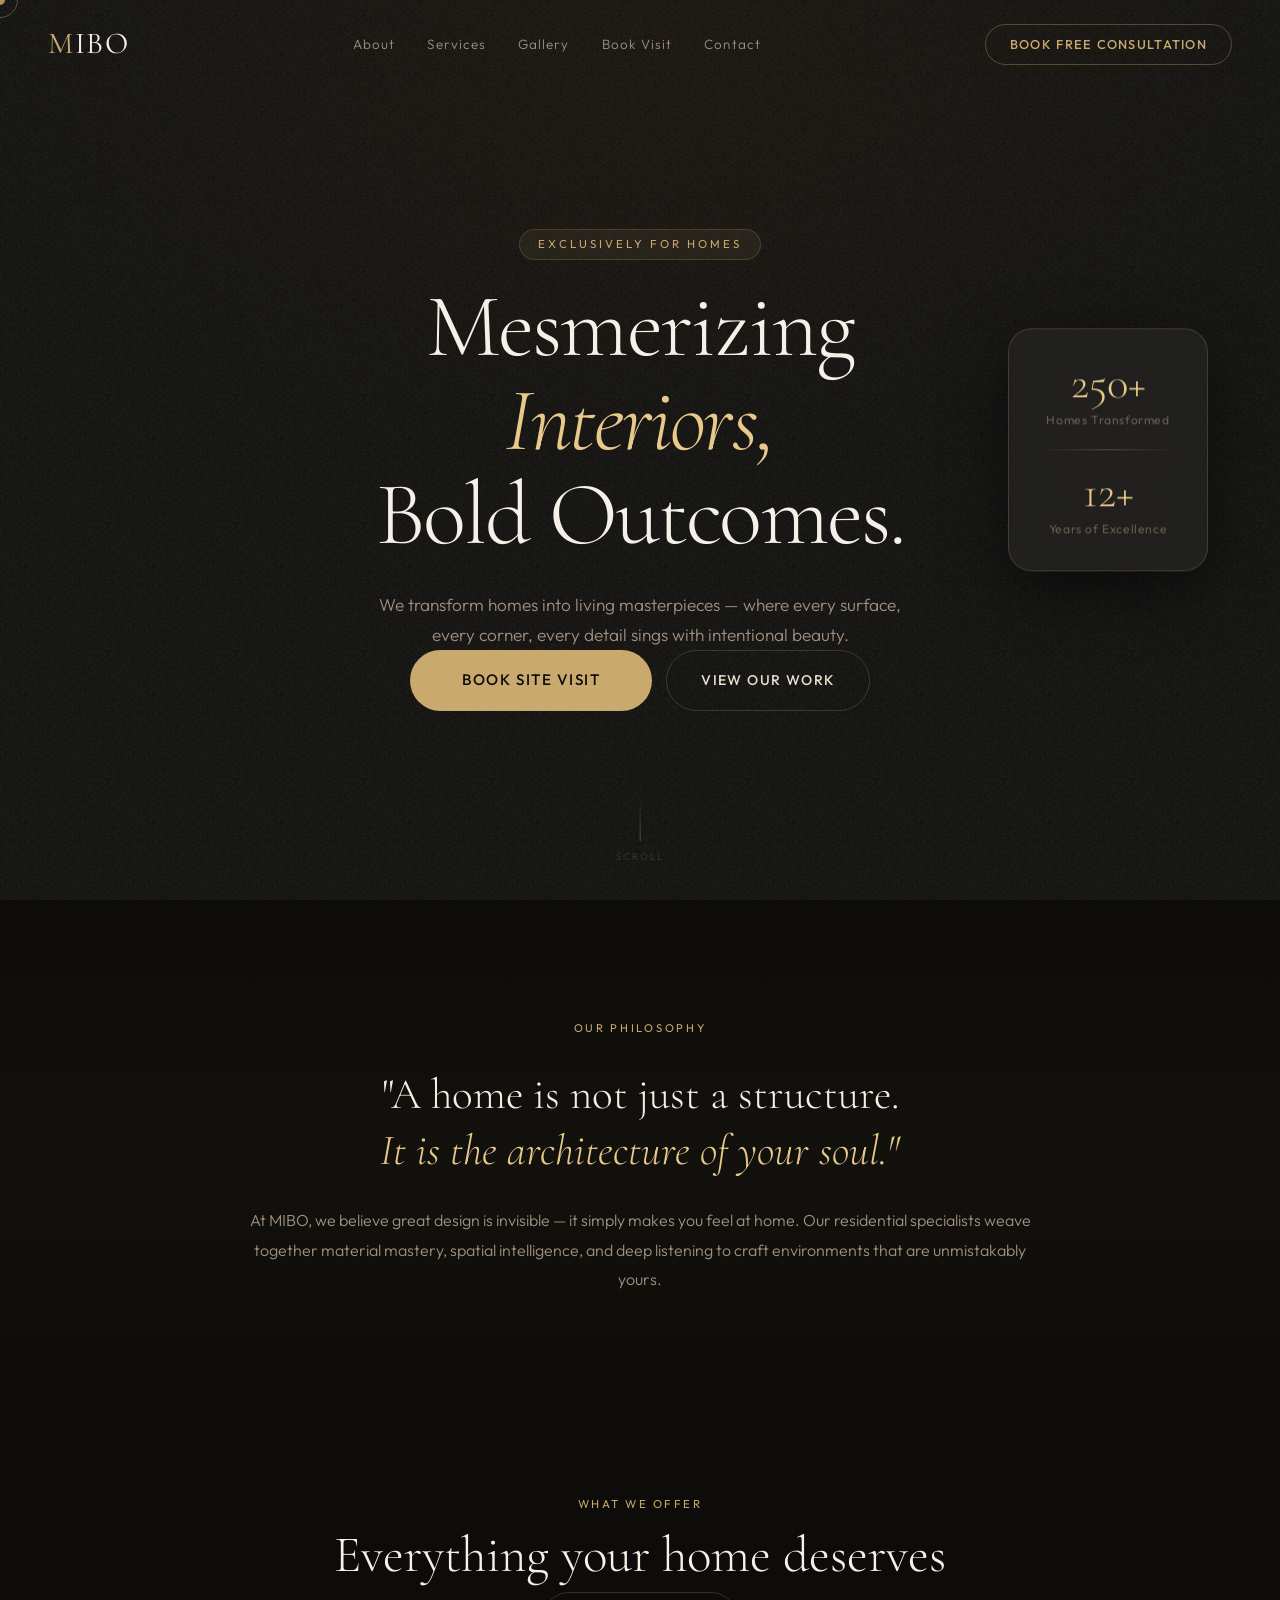
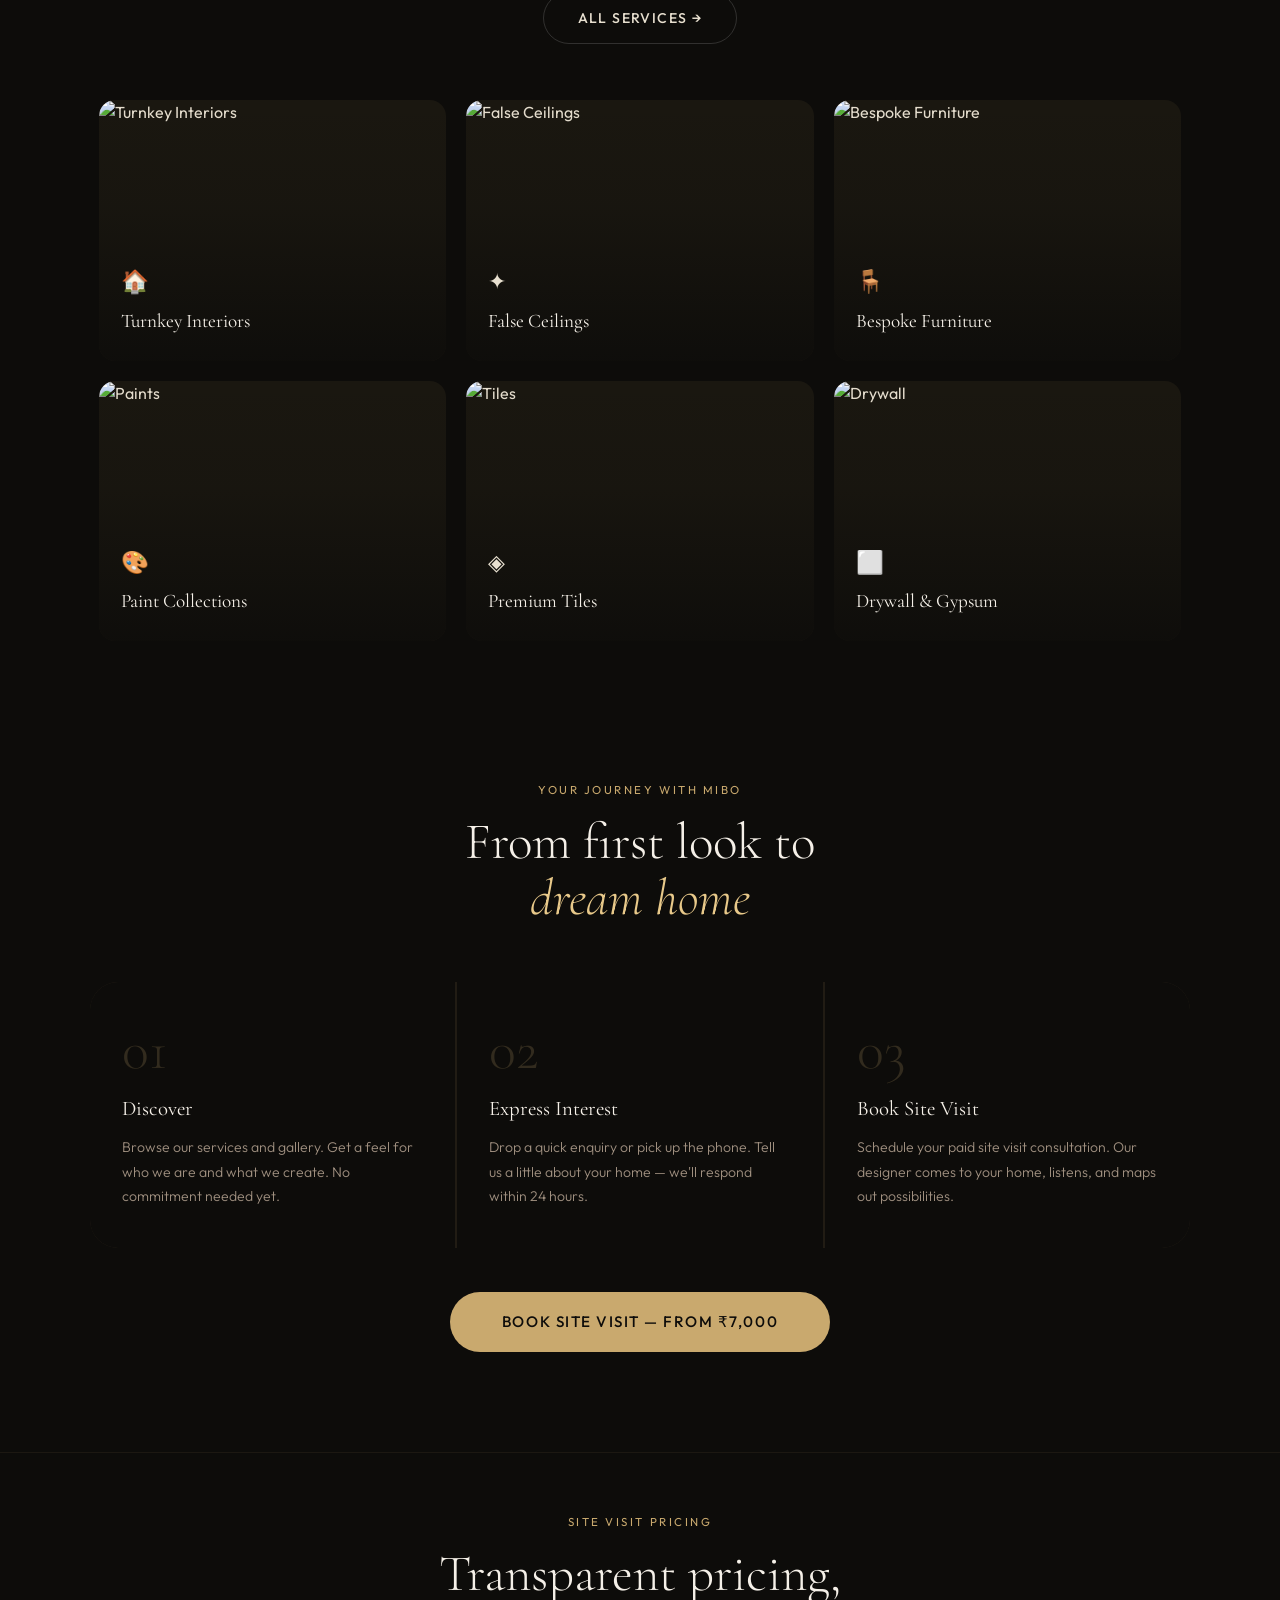
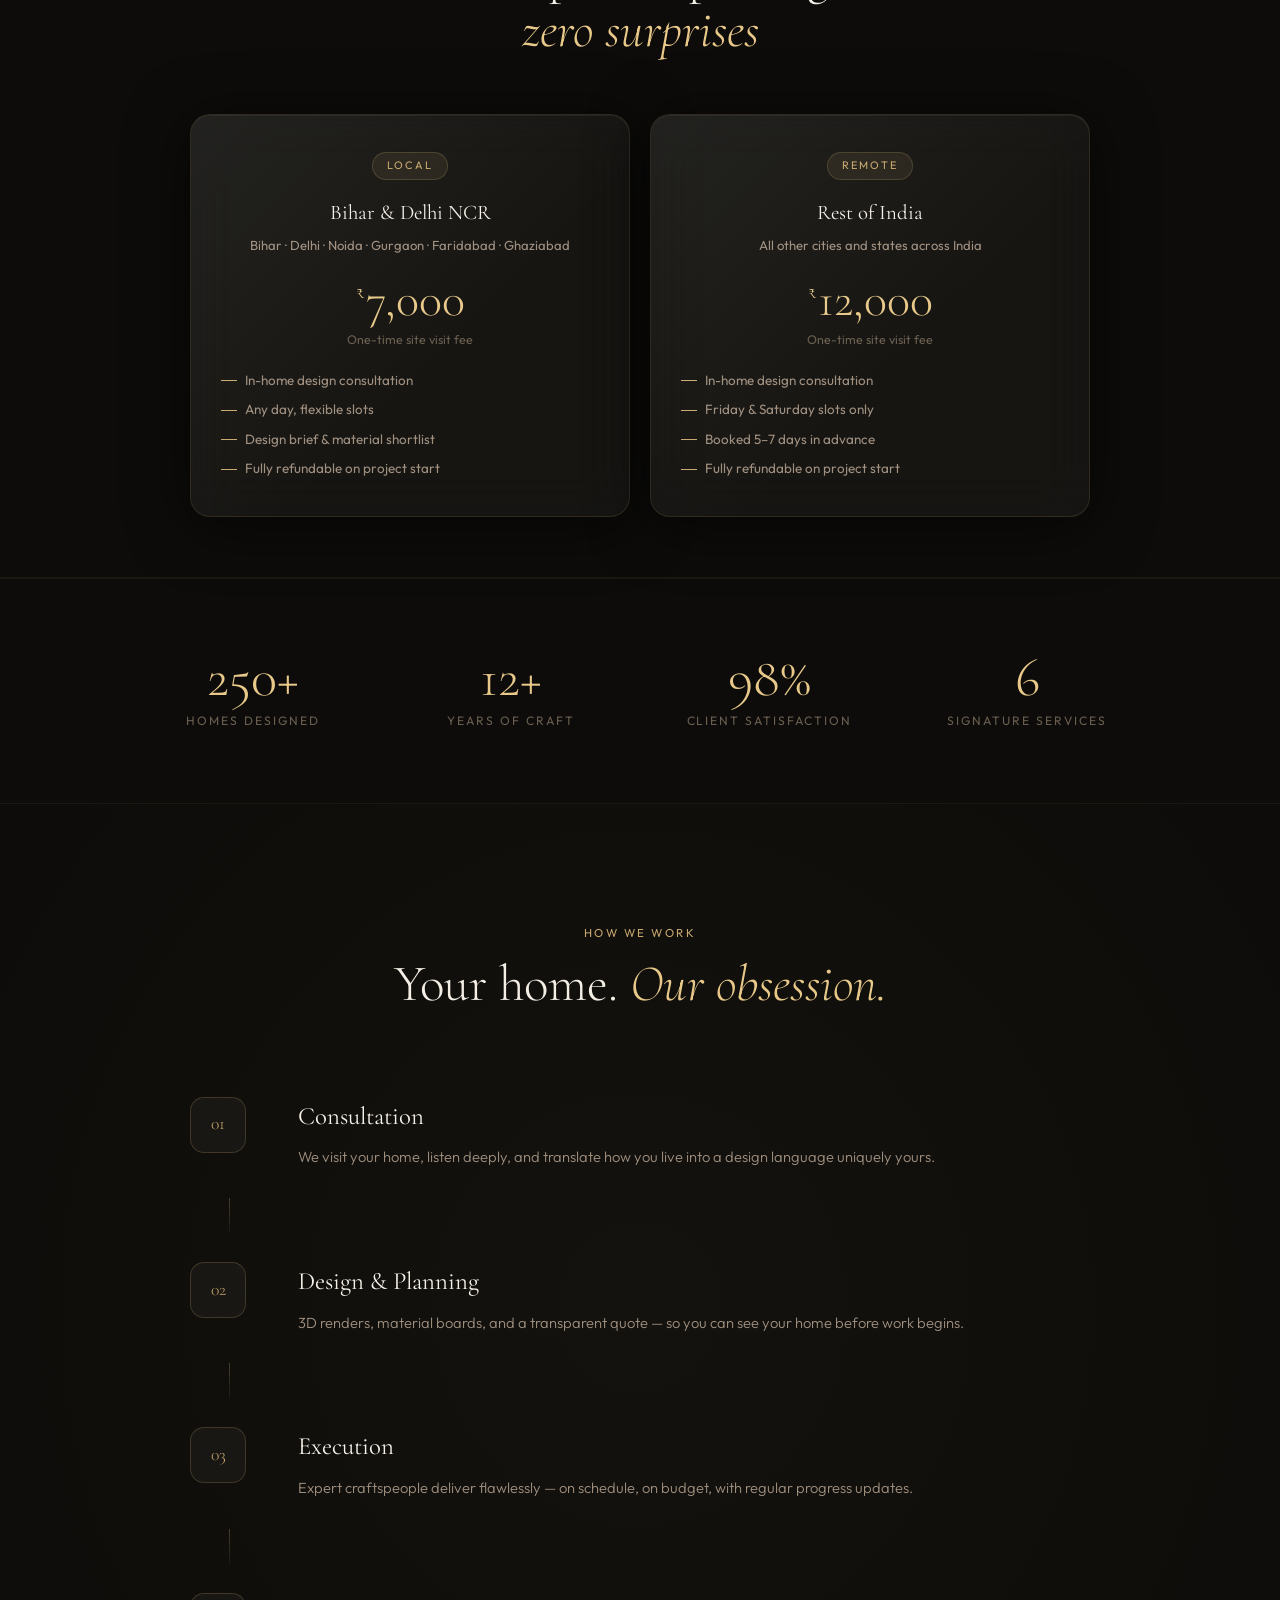
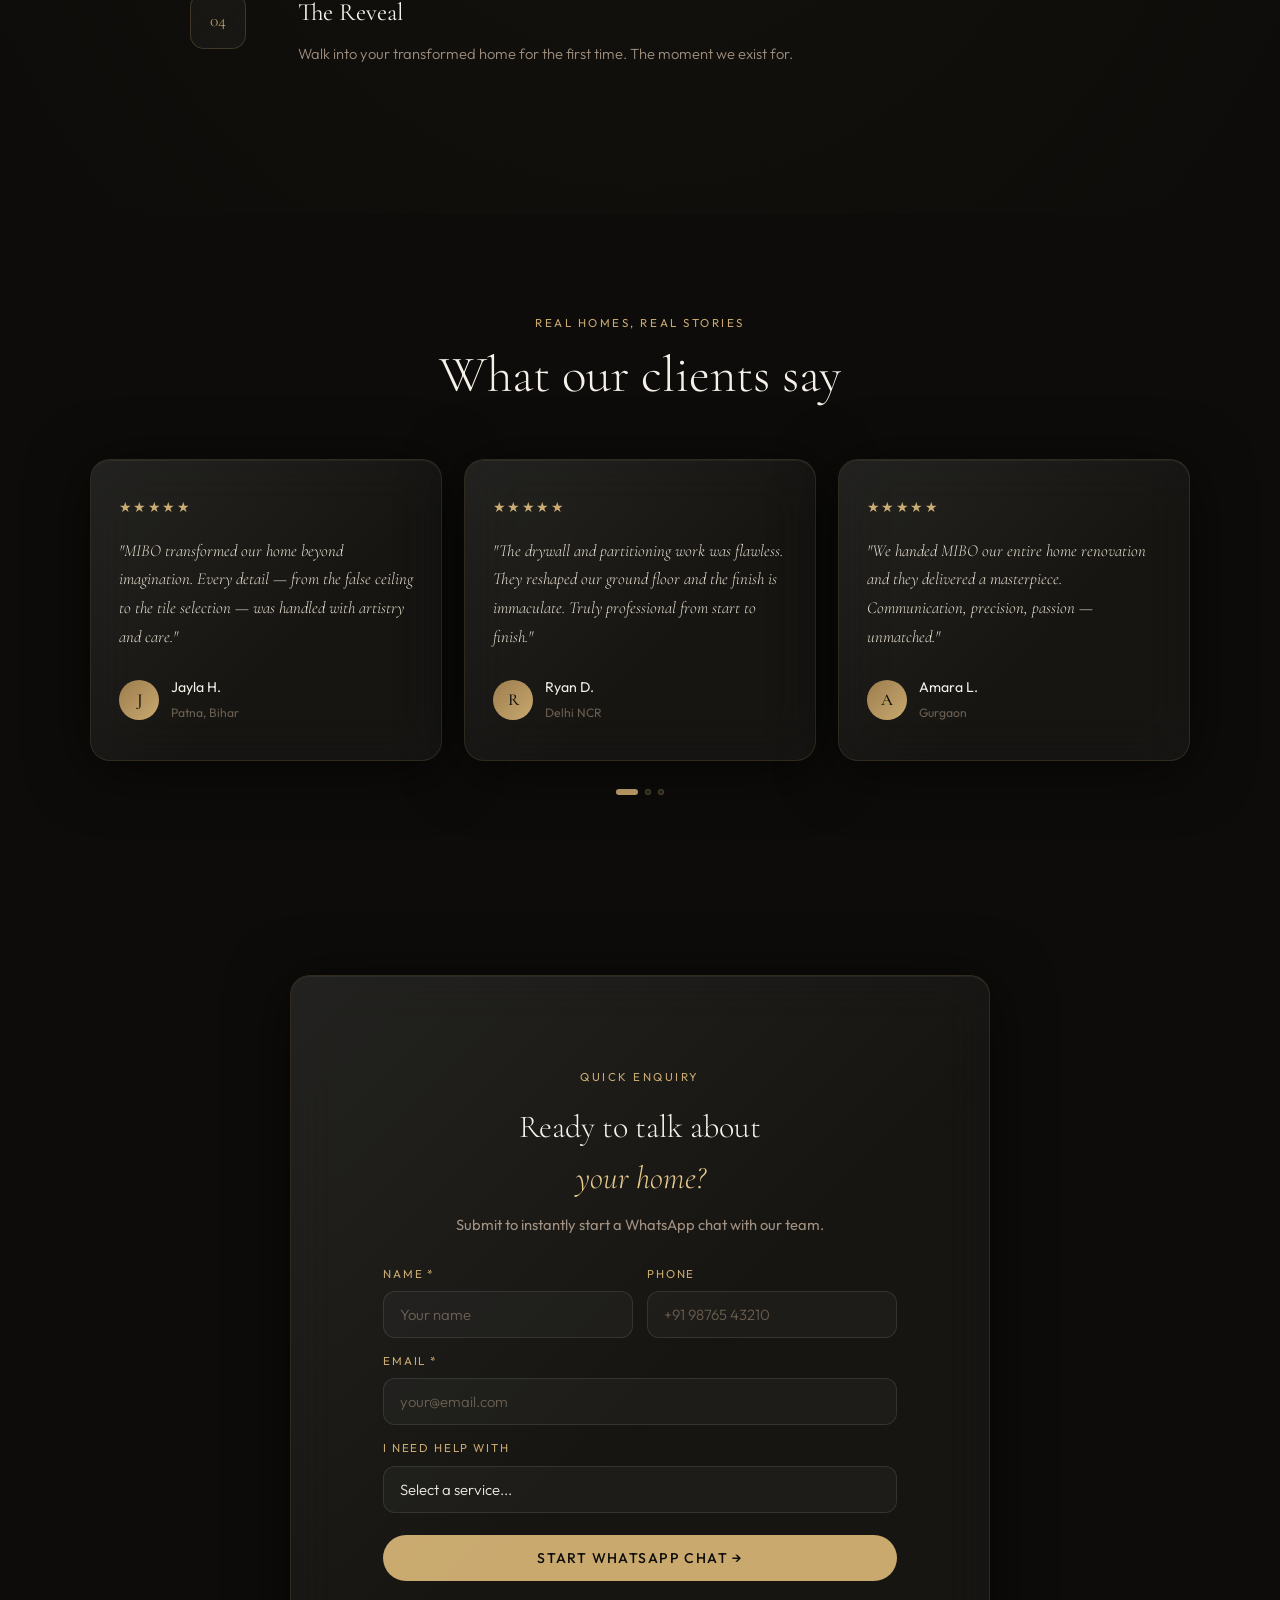
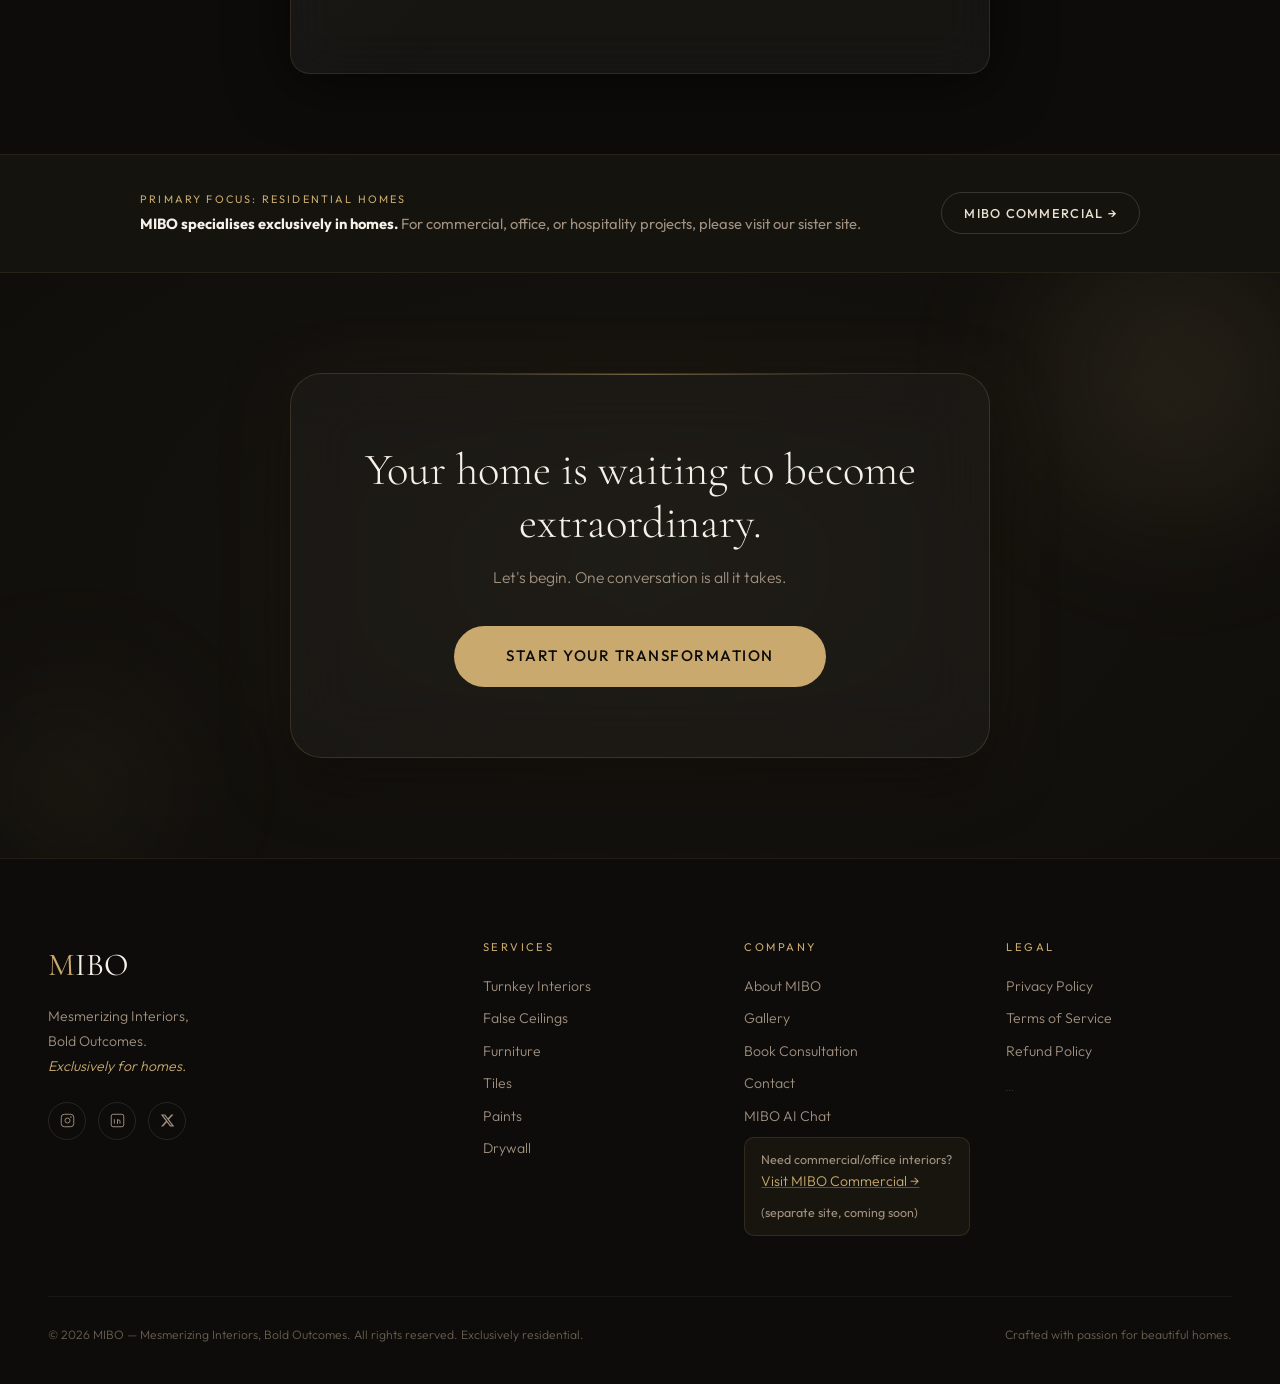
==== commit 04a8d28e: "Update quick enquiry widget for WhatsApp integration" ====
--- a/index.html
+++ b/index.html
@@ -315,39 +315,103 @@
   </div>
 </section>
 
-<!-- QUICK ENQUIRY WIDGET (L1/L2 Lead Capture) -->
 <section class="quick-widget" id="enquiry">
   <div class="qw-inner">
     <div class="glass rev">
       <div style="padding:44px">
         <div class="section-head" style="margin-bottom:28px">
           <span class="section-eye">Quick Enquiry</span>
-          <h2 style="font-family:var(--display);font-size:2rem;font-weight:300;color:var(--cream);margin-top:6px">Ready to talk about<br><em style="font-style:italic;color:var(--gold-l)">your home?</em></h2>
-          <p style="color:var(--dim);font-size:.92rem;margin-top:10px">We'll reply within 24 hours to arrange your free consultation.</p>
+          <h2 style="font-family:var(--display);font-size:2rem;font-weight:300;color:var(--cream);margin-top:6px">Ready to talk about<br><em style="color:var(--gold-l)">your home?</em></h2>
+          <p style="color:var(--dim);font-size:.92rem;margin-top:10px">Submit to instantly start a WhatsApp chat with our team.</p>
         </div>
+        
         <form id="quickEnquiryForm">
-          <input type="hidden" name="Form Source" value="Homepage Quick Enquiry">
+          <input type="hidden" name="source" value="Homepage Quick Enquiry">
           <div class="form-row" style="margin-bottom:14px">
-            <div><label class="form-label">Name *</label><input class="form-input" name="Name" type="text" placeholder="Your name" required></div>
-            <div><label class="form-label">Phone</label><input class="form-input" name="Phone" type="tel" placeholder="+91 98765 43210"></div>
+            <div><label class="form-label">Name *</label><input class="form-input" name="user_name" type="text" placeholder="Your name" required></div>
+            <div><label class="form-label">Phone</label><input class="form-input" name="user_phone" type="tel" placeholder="+91 98765 43210"></div>
           </div>
-          <div style="margin-bottom:14px"><label class="form-label">Email *</label><input class="form-input" name="Email" type="email" placeholder="your@email.com" required></div>
+          <div style="margin-bottom:14px"><label class="form-label">Email *</label><input class="form-input" name="user_email" type="email" placeholder="your@email.com" required></div>
           <div style="margin-bottom:22px">
             <label class="form-label">I need help with</label>
-            <select class="form-select" name="Service Interest">
-              <option value="">Select a service...</option>
-              <option>Turnkey Interior Design</option><option>False Ceilings</option>
-              <option>Bespoke Furniture</option><option>Tiles &amp; Stone</option>
-              <option>Paints &amp; Finishes</option><option>Drywall &amp; Partitions</option>
-              <option>Full Home Renovation</option>
+            <select class="form-select" name="user_interest">
+              <option value="General Interest">Select a service...</option>
+              <option value="Turnkey Interior Design">Turnkey Interior Design</option>
+              <option value="False Ceilings">False Ceilings</option>
+              <option value="Bespoke Furniture">Bespoke Furniture</option>
+              <option value="Full Home Renovation">Full Home Renovation</option>
             </select>
           </div>
-          <button type="submit" class="btn btn-gold" style="width:100%;justify-content:center">Send Enquiry →</button>
+          <button type="submit" class="btn btn-gold" style="width:100%;justify-content:center">Start WhatsApp Chat →</button>
         </form>
       </div>
     </div>
   </div>
 </section>
+
+<script src="shared.js"></script>
+
+<script>
+const S_URL = "https://lfygfnsiignolmdnewhb.supabase.co";
+const S_KEY = "eyJhbGciOiJIUzI1NiIsInR5cCI6IkpXVCJ9.eyJpc3MiOiJzdXBhYmFzZSIsInJlZiI6ImxmeWdmbnNpaWdub2xtZG5ld2hiIiwicm9sZSI6ImFub24iLCJpYXQiOjE3NzUyMjE0MDYsImV4cCI6MjA5MDc5NzQwNn0.sw7n3JezeS5FcyN-IAhcbFycScKQxQyoyZTsaNbitS8";
+const WA_NUMBER = "919876543210"; // Update to your actual WhatsApp number
+
+const sbClient = supabase.createClient(S_URL, S_KEY);
+
+document.getElementById('quickEnquiryForm').addEventListener('submit', async (e) => {
+  e.preventDefault();
+  
+  const form = e.target;
+  const btn = form.querySelector('button');
+  const fd = new FormData(form);
+  
+  // Prep Data
+  const payload = {
+    full_name: fd.get('user_name'),
+    email: fd.get('user_email'),
+    phone: fd.get('user_phone') || 'N/A',
+    service_type: fd.get('user_interest'),
+    source: fd.get('source'),
+    status: 'New Lead'
+  };
+
+  // UI state
+  btn.innerHTML = 'Connecting...';
+  btn.disabled = true;
+
+  try {
+    // 1. Save to Supabase
+    const { error } = await sbClient.from('leads').insert([payload]);
+    if (error) throw error;
+
+    // 2. Success UI
+    form.innerHTML = `
+      <div style="text-align:center;padding:30px;color:var(--cream)">
+        <div style="font-size:3rem;color:var(--gold);margin-bottom:10px">✦</div>
+        <h3>Inquiry Received!</h3>
+        <p>Redirecting you to WhatsApp now...</p>
+      </div>
+    `;
+
+    // 3. Build WhatsApp Message
+    const msg = `*New MIBO Website Lead*%0A` +
+                `*Name:* ${payload.full_name}%0A` +
+                `*Service:* ${payload.service_type}%0A` +
+                `*Email:* ${payload.email}`;
+    
+    // 4. Fire Redirect
+    setTimeout(() => {
+      window.location.href = `https://wa.me/${WA_NUMBER}?text=${msg}`;
+    }, 1200);
+
+  } catch (err) {
+    console.error(err);
+    alert('Submission failed. Redirecting to WhatsApp anyway...');
+    window.location.href = `https://wa.me/${WA_NUMBER}?text=Hi, I tried using your website form but it had an issue. My name is ${payload.full_name}.`;
+  }
+});
+</script>
+
 
 <!-- COMMERCIAL NOTE -->
 <div class="comm-banner">
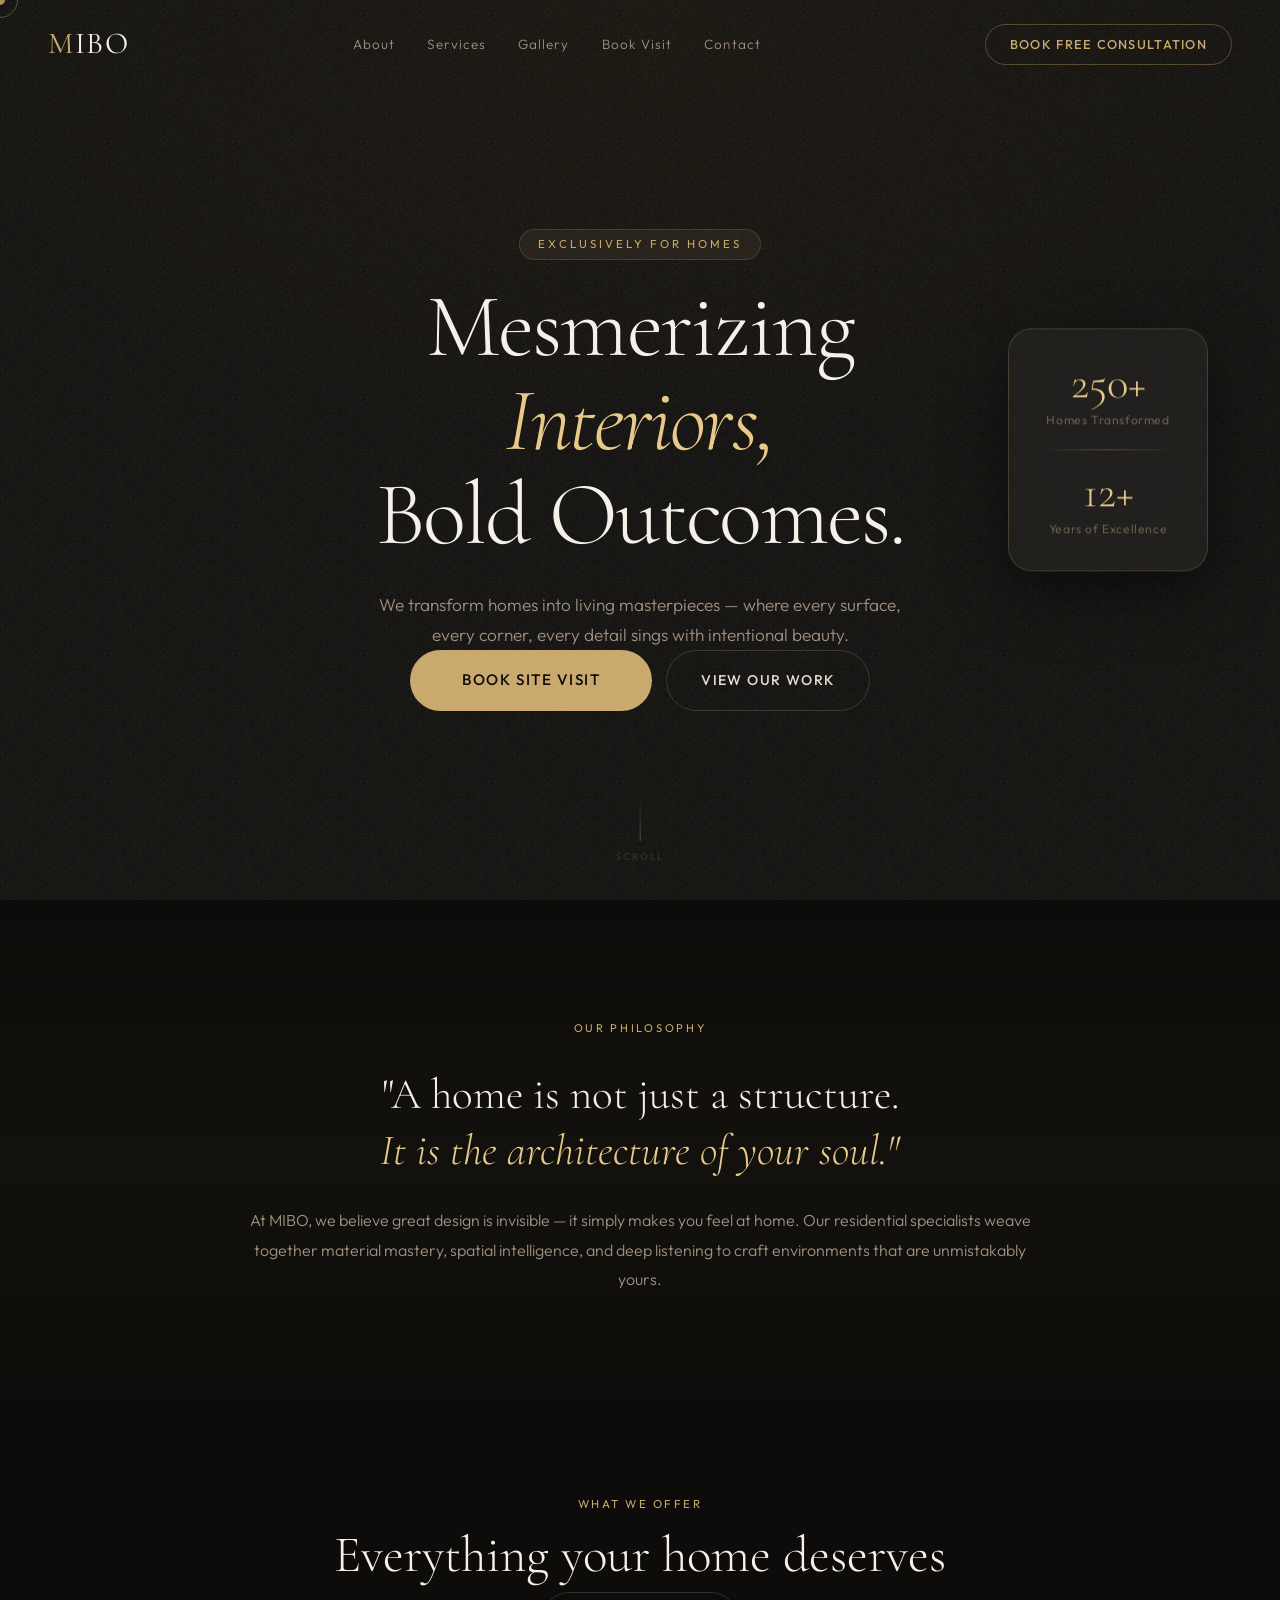
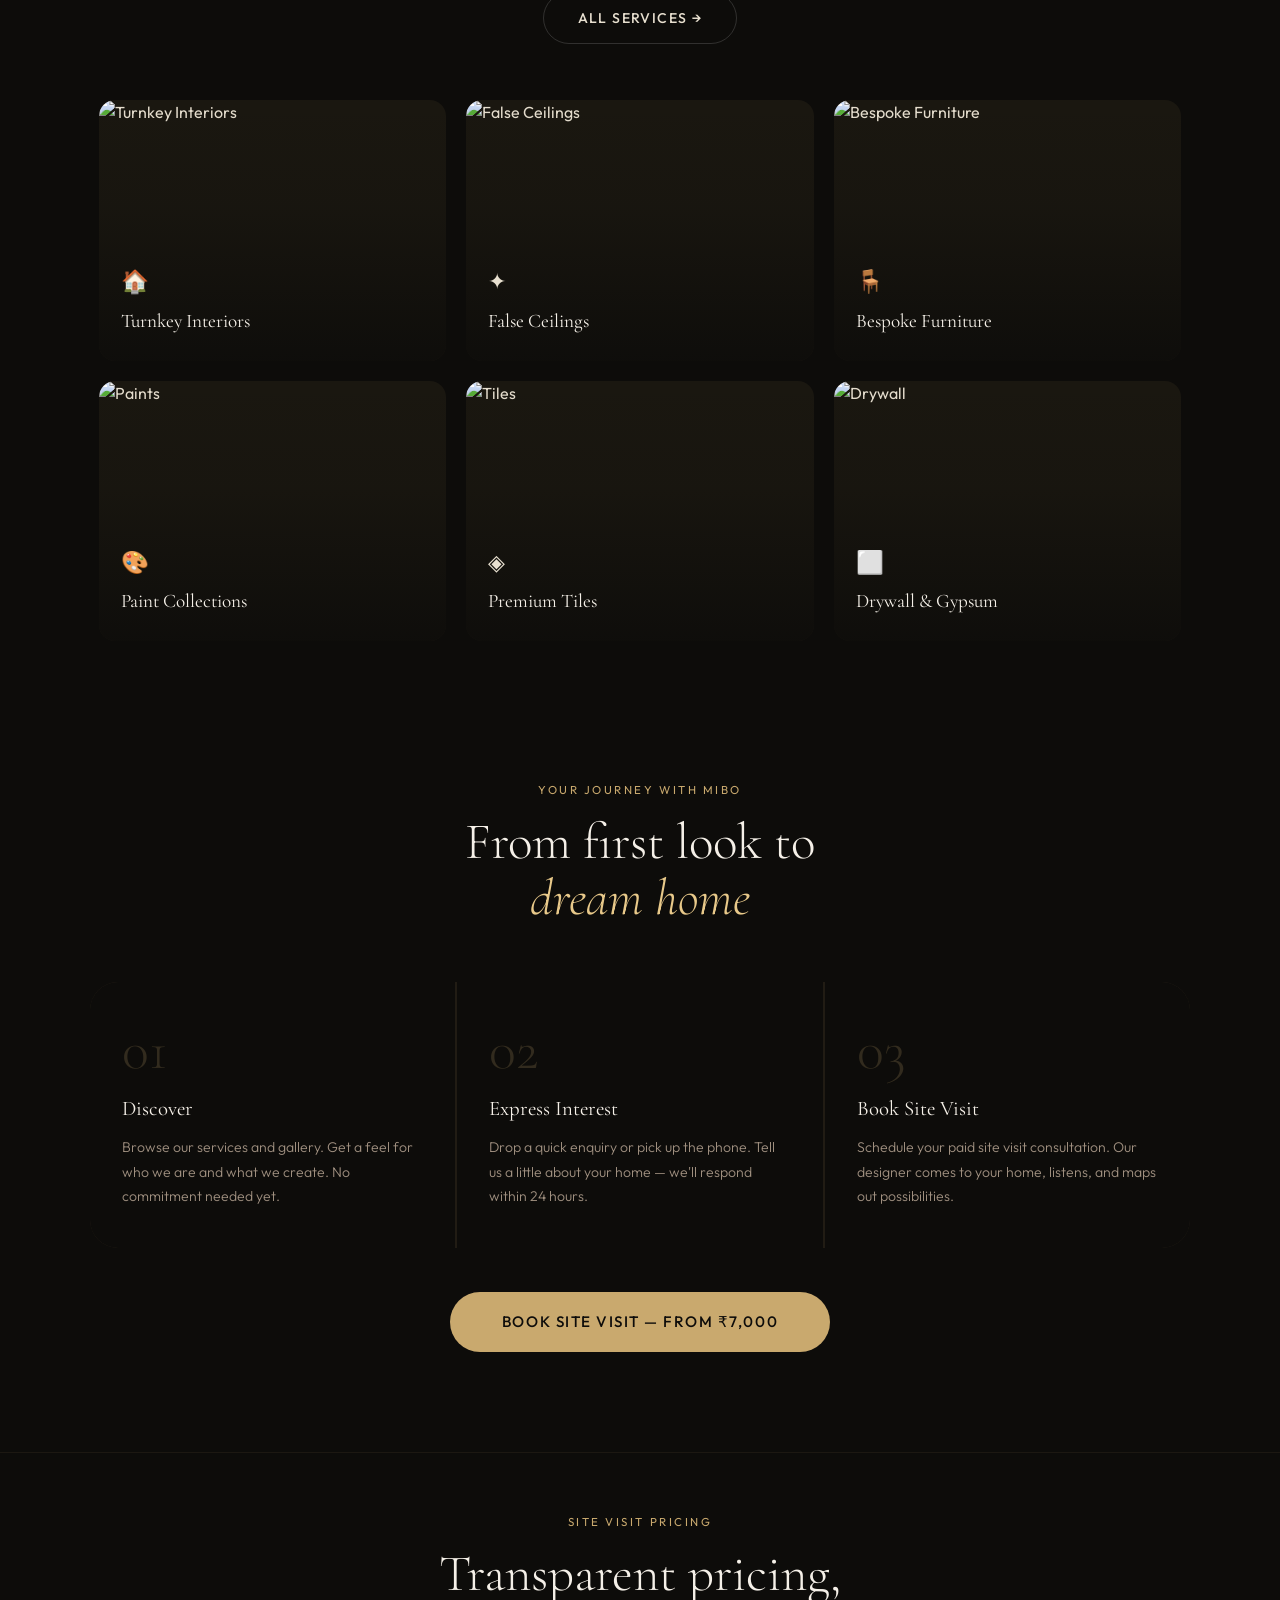
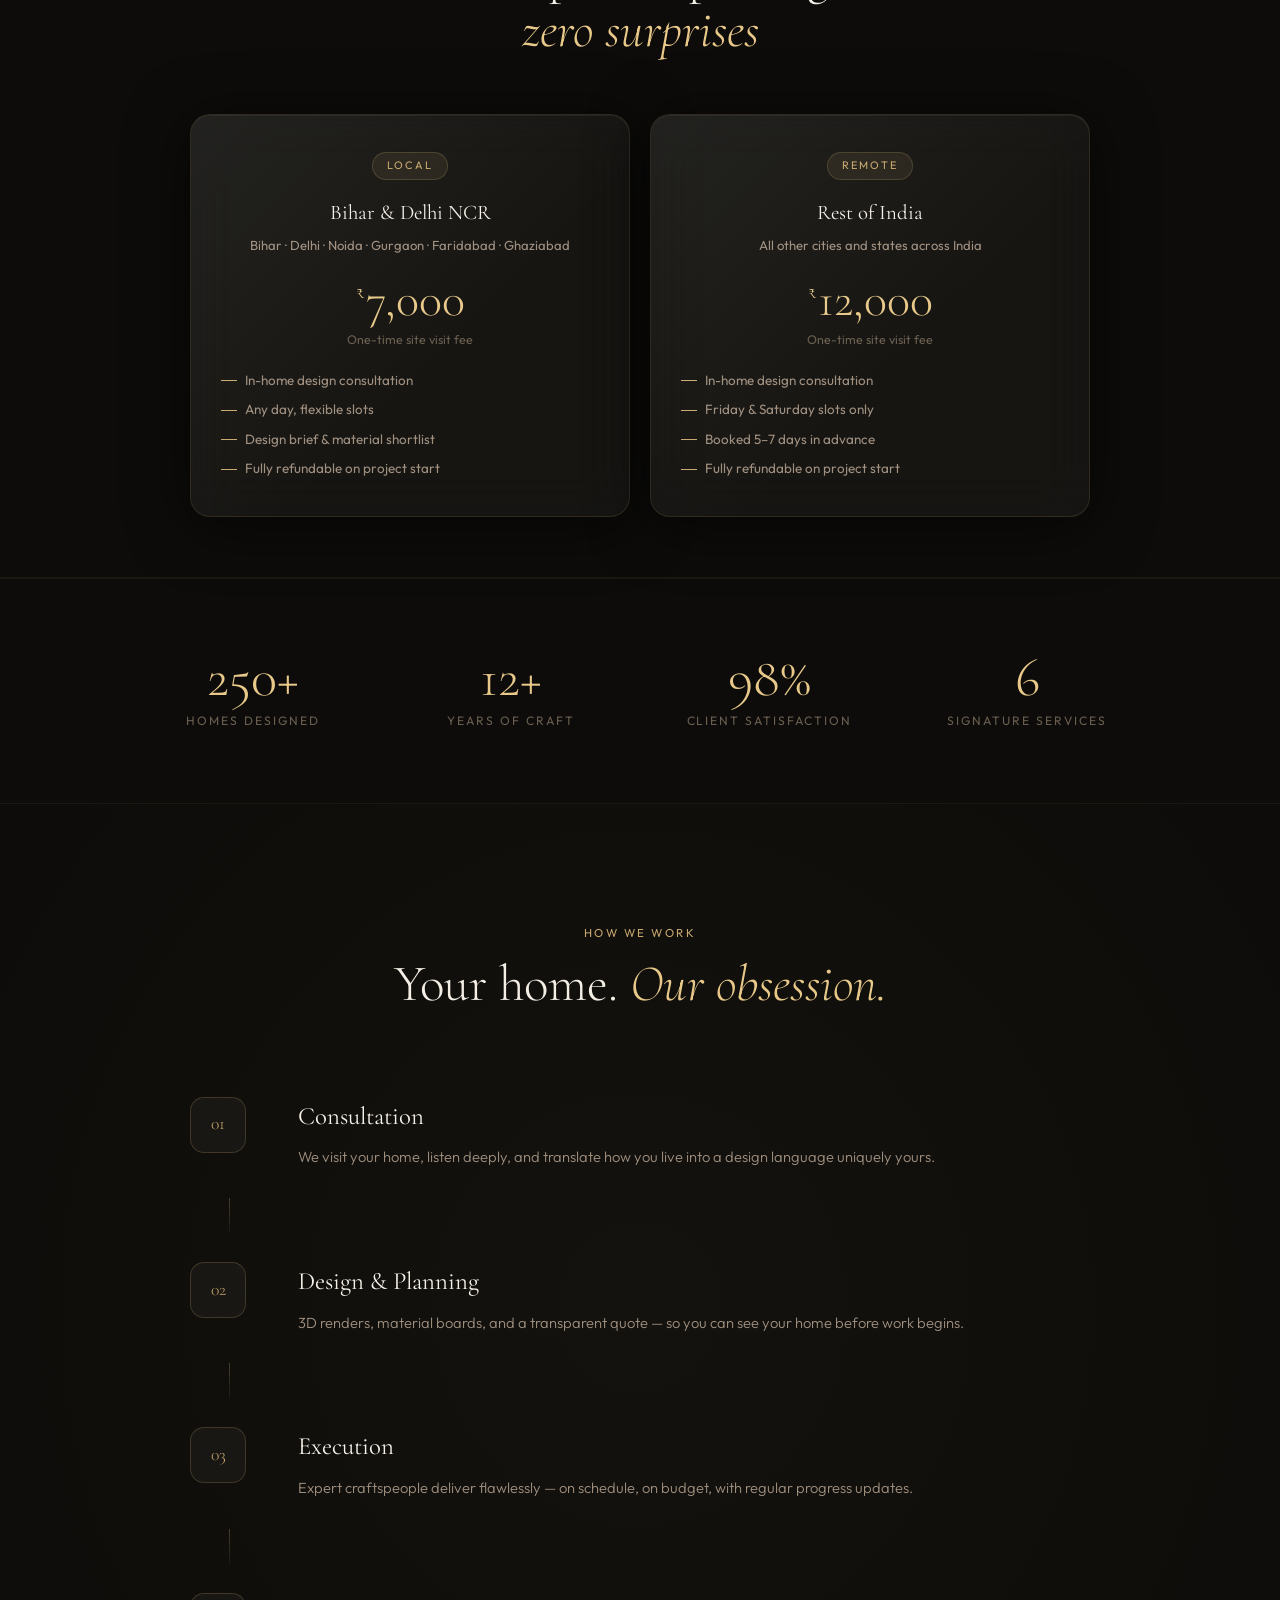
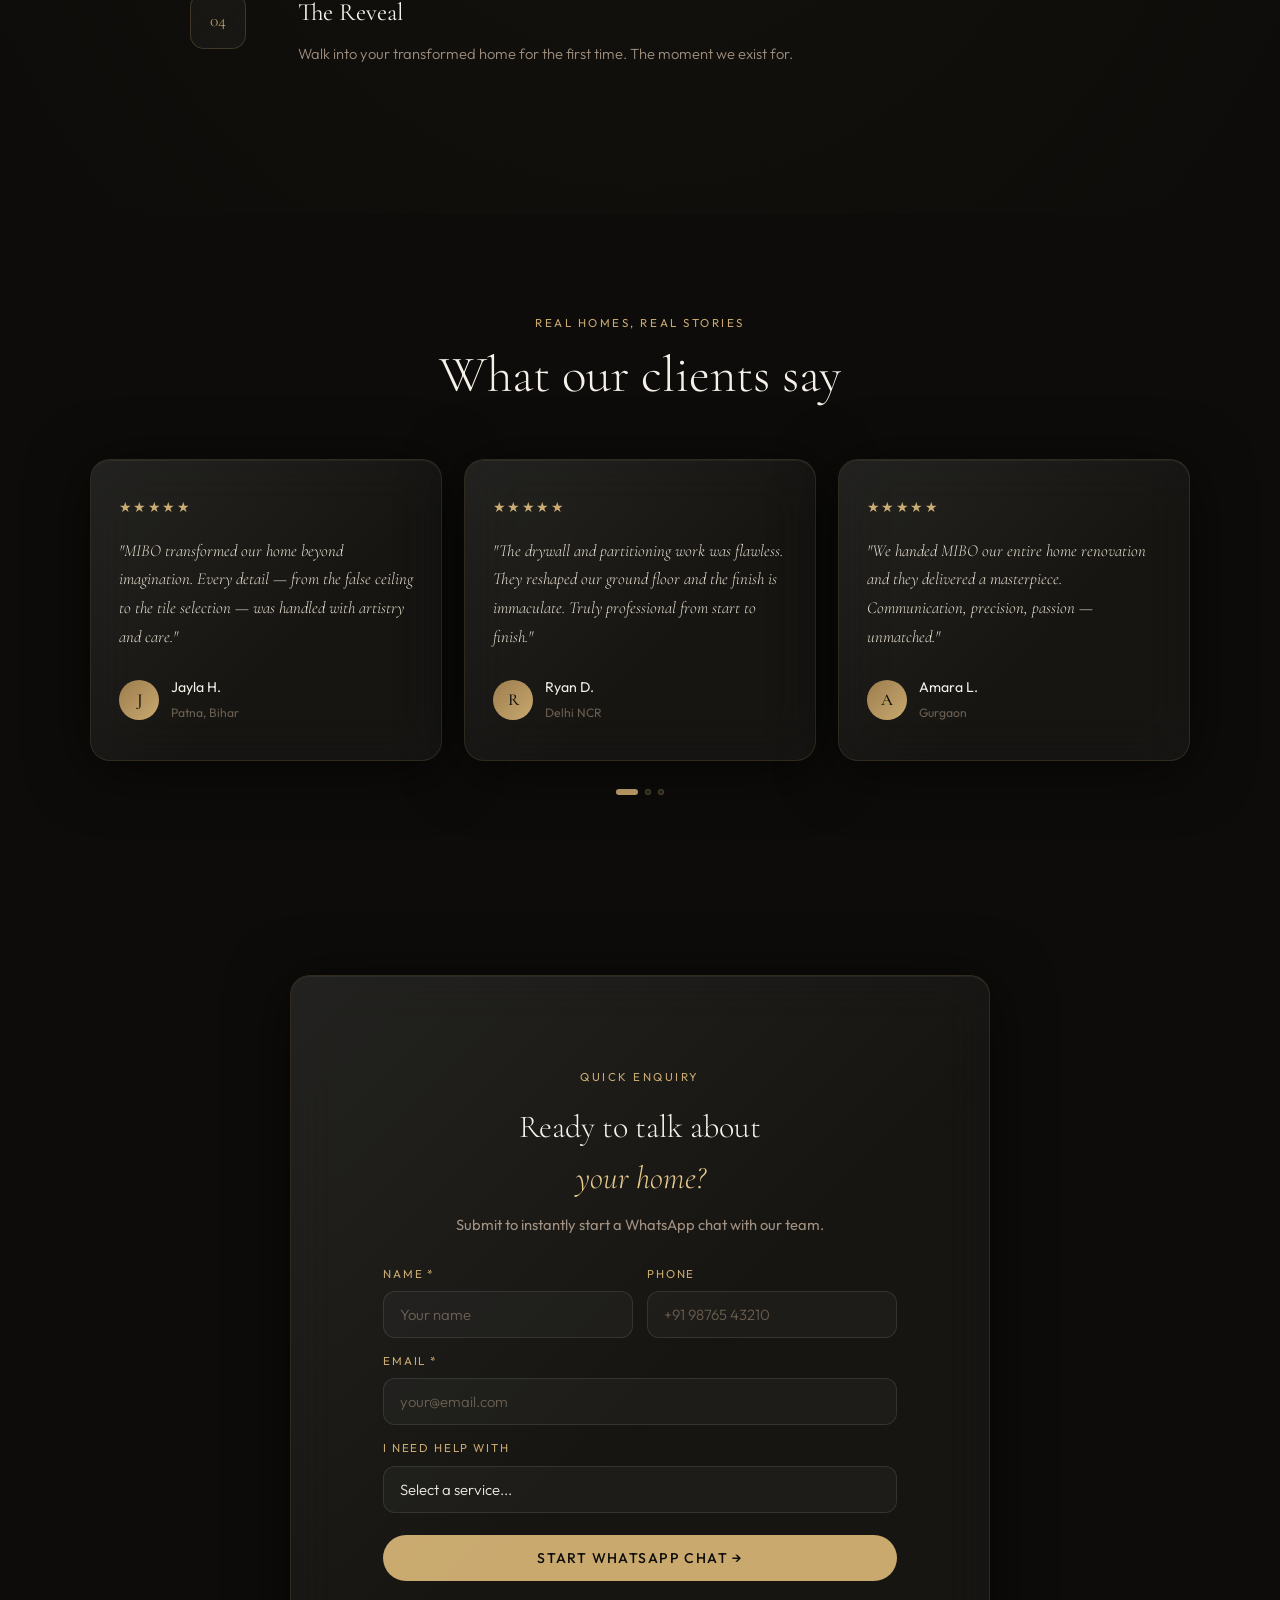
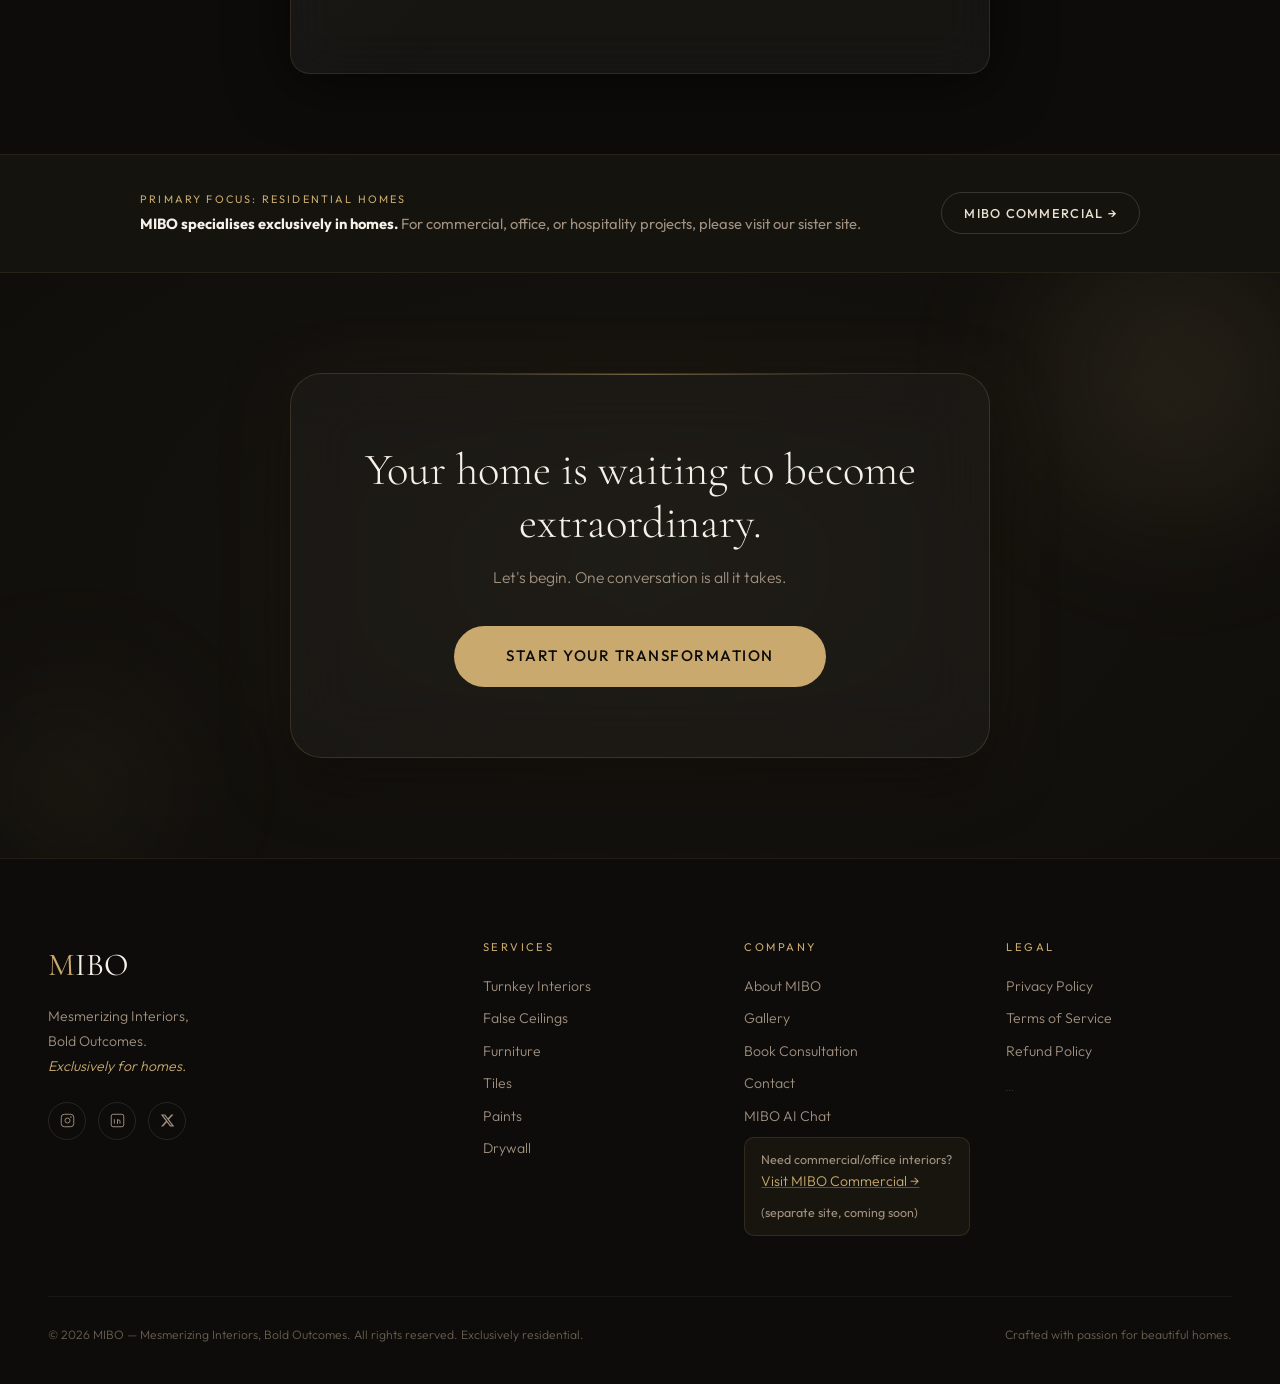
==== commit 0e1ef7d2: "Update favicon and MIBO AI Chat link" ====
--- a/index.html
+++ b/index.html
@@ -1,48 +1,51 @@
 <!DOCTYPE html>
 <html lang="en">
 <head>
-<meta charset="UTF-8">
-<meta name="viewport" content="width=device-width, initial-scale=1.0, viewport-fit=cover">
-<title>MIBO — Mesmerizing Interiors, Bold Outcomes | Home Interiors India</title>
-<meta name="description" content="MIBO transforms homes into living masterpieces. Turnkey interiors, false ceilings, furniture, tiles, paints, drywall. Bihar, Delhi NCR & all India.">
-<link rel="stylesheet" href="styles.css">
-<link rel="preconnect" href="https://fonts.googleapis.com">
-<link href="https://fonts.googleapis.com/css2?family=Cormorant+Garamond:ital,wght@0,300;0,400;0,500;0,600;1,300;1,400&family=Outfit:wght@200;300;400;500&display=swap" rel="stylesheet">
-<style>
-/* Mobile optimizations */
-@media(max-width:600px){
-  .hero{min-height:100svh;}
-  .hero-title{font-size:clamp(2.2rem,11vw,3.5rem)!important;}
-  .hero-actions{flex-direction:column;gap:10px;align-items:center;}
-  .hero-actions .btn{width:min(280px,90vw);justify-content:center;}
-  .hero-float{display:none;}
-  .svc-photo-grid{padding:0 16px 16px!important;}
-  .book-grid{grid-template-columns:1fr!important;}
-  .pricing-grid{grid-template-columns:1fr!important;}
-  .stats-inner{grid-template-columns:repeat(2,1fr)!important;}
-  .funnel-grid{grid-template-columns:1fr!important;}
-  .process-steps{flex-direction:column!important;}
-  .proc-conn{display:none!important;}
-  .testi-track{padding:0 16px!important;}
-  .quick-widget{padding:0 16px!important;}
-  .qw-inner > .glass > div{padding:24px 20px!important;}
-  .form-row{grid-template-columns:1fr!important;}
-  section{padding-left:0!important;padding-right:0!important;}
-  .manifesto-inner{padding:0 20px!important;}
-  .funnel-inner{padding:0 20px!important;}
-  .process-section .section-head{padding:0 20px!important;}
-  .process-steps{padding:0 20px!important;}
-}
-@media(max-width:400px){
-  .hero-title{font-size:2rem!important;}
-}
-</style>
+  <meta charset="UTF-8">
+  <meta name="viewport" content="width=device-width, initial-scale=1.0, viewport-fit=cover">
+  <title>MIBO — Mesmerizing Interiors, Bold Outcomes | Home Interiors India</title>
+  <meta name="description" content="MIBO transforms homes into living masterpieces. Turnkey interiors, false ceilings, furniture, tiles, paints, drywall. Bihar, Delhi NCR & all India.">
+  <link rel="stylesheet" href="styles.css">
+  <link rel="preconnect" href="https://fonts.googleapis.com">
+  <link rel="icon" href="data:image/svg+xml,<svg xmlns='http://www.w3.org/2000/svg' viewBox='0 0 100 100'><rect width='100' height='100' rx='16' fill='%23c9a96e'/><text y='.85em' x='10' font-size='72' font-family='Georgia,serif' fill='%230d0c0a'>M</text></svg>">
+
+  <link href="https://fonts.googleapis.com/css2?family=Cormorant+Garamond:ital,wght@0,300;0,400;0,500;0,600;1,300;1,400&family=Outfit:wght@200;300;400;500&display=swap" rel="stylesheet">
+  <script src="https://cdn.jsdelivr.net/npm/@supabase/supabase-js@2"></script>
+  <style>
+    /* Mobile optimizations */
+    @media(max-width:600px){
+      .hero{min-height:100svh;}
+      .hero-title{font-size:clamp(2.2rem,11vw,3.5rem)!important;}
+      .hero-actions{flex-direction:column;gap:10px;align-items:center;}
+      .hero-actions .btn{width:min(280px,90vw);justify-content:center;}
+      .hero-float{display:none;}
+      .svc-photo-grid{padding:0 16px 16px!important;}
+      .book-grid{grid-template-columns:1fr!important;}
+      .pricing-grid{grid-template-columns:1fr!important;}
+      .stats-inner{grid-template-columns:repeat(2,1fr)!important;}
+      .funnel-grid{grid-template-columns:1fr!important;}
+      .process-steps{flex-direction:column!important;}
+      .proc-conn{display:none!important;}
+      .testi-track{padding:0 16px!important;}
+      .quick-widget{padding:0 16px!important;}
+      .qw-inner > .glass > div{padding:24px 20px!important;}
+      .form-row{grid-template-columns:1fr!important;}
+      section{padding-left:0!important;padding-right:0!important;}
+      .manifesto-inner{padding:0 20px!important;}
+      .funnel-inner{padding:0 20px!important;}
+      .process-section .section-head{padding:0 20px!important;}
+      .process-steps{padding:0 20px!important;}
+    }
+    @media(max-width:400px){
+      .hero-title{font-size:2rem!important;}
+    }
+    @keyframes heroZoom{from{transform:scale(1.04);}to{transform:scale(1.1);}}
+  </style>
 </head>
 <body>
 <div class="cursor" id="cursor"></div>
 <div class="cursor-trail" id="cursorTrail"></div>
 
-<!-- NAV -->
 <nav class="nav" id="mainNav">
   <a href="index.html" class="nav-logo"><span class="logo-m">M</span><span class="logo-i">IBO</span></a>
   <div class="nav-links">
@@ -63,7 +66,6 @@
   <a href="book.html" class="mobile-cta-btn">Book Consultation</a>
 </div>
 
-<!-- HERO -->
 <section class="hero">
   <div class="hero-bg">
     <div class="hero-bg-img" style="position:absolute;inset:0;background:url('https://images.unsplash.com/photo-1600210492493-0946911123ea?w=1600&q=85') center/cover no-repeat;transform:scale(1.06);animation:heroZoom 22s ease-in-out infinite alternate;"></div>
@@ -90,9 +92,7 @@
     </div>
   </div>
 </section>
-<style>@keyframes heroZoom{from{transform:scale(1.04);}to{transform:scale(1.1);}}</style>
-
-<!-- MANIFESTO -->
+
 <section class="manifesto">
   <div class="manifesto-inner">
     <span class="man-tag rev">Our Philosophy</span>
@@ -101,7 +101,6 @@
   </div>
 </section>
 
-<!-- SERVICES PREVIEW -->
 <section class="services-preview">
   <div class="section-head">
     <span class="section-eye rev">What We Offer</span>
@@ -109,21 +108,21 @@
     <a href="services.html" class="btn btn-ghost rev d2" style="margin-top:8px">All Services →</a>
   </div>
   <style>
-  .svc-photo-grid{display:grid;grid-template-columns:repeat(3,1fr);gap:20px;padding:0 max(24px,4vw) 20px;}
-  @media(max-width:900px){.svc-photo-grid{grid-template-columns:repeat(2,1fr);}}
-  @media(max-width:560px){.svc-photo-grid{grid-template-columns:1fr;gap:14px;}}
-  .svc-photo-card{position:relative;border-radius:16px;overflow:hidden;cursor:pointer;aspect-ratio:4/3;background:#1a1710;}
-  .svc-photo-card img{width:100%;height:100%;object-fit:cover;transition:transform .6s ease;display:block;}
-  .svc-photo-card:hover img{transform:scale(1.07);}
-  .svc-photo-overlay{position:absolute;inset:0;background:linear-gradient(to top,rgba(13,12,10,.88) 0%,rgba(13,12,10,.15) 60%,transparent 100%);transition:background .4s;}
-  .svc-photo-card:hover .svc-photo-overlay{background:linear-gradient(to top,rgba(13,12,10,.95) 0%,rgba(13,12,10,.3) 70%,transparent 100%);}
-  .svc-photo-content{position:absolute;bottom:0;left:0;right:0;padding:20px 22px;}
-  .svc-photo-icon{font-size:1.4rem;margin-bottom:6px;}
-  .svc-photo-content h3{font-family:var(--display);font-size:1.2rem;font-weight:400;color:var(--cream);margin-bottom:4px;}
-  .svc-photo-content p{font-size:.8rem;color:rgba(232,224,208,.7);line-height:1.5;margin:0;max-height:0;overflow:hidden;transition:max-height .4s ease,opacity .4s;}
-  .svc-photo-card:hover .svc-photo-content p{max-height:60px;}
-  .svc-photo-arr{position:absolute;top:18px;right:18px;width:32px;height:32px;border-radius:50%;background:rgba(201,169,110,.2);border:1px solid rgba(201,169,110,.4);display:flex;align-items:center;justify-content:center;font-size:.9rem;color:var(--gold);opacity:0;transition:opacity .3s;}
-  .svc-photo-card:hover .svc-photo-arr{opacity:1;}
+    .svc-photo-grid{display:grid;grid-template-columns:repeat(3,1fr);gap:20px;padding:0 max(24px,4vw) 20px;}
+    @media(max-width:900px){.svc-photo-grid{grid-template-columns:repeat(2,1fr);}}
+    @media(max-width:560px){.svc-photo-grid{grid-template-columns:1fr;gap:14px;}}
+    .svc-photo-card{position:relative;border-radius:16px;overflow:hidden;cursor:pointer;aspect-ratio:4/3;background:#1a1710;}
+    .svc-photo-card img{width:100%;height:100%;object-fit:cover;transition:transform .6s ease;display:block;}
+    .svc-photo-card:hover img{transform:scale(1.07);}
+    .svc-photo-overlay{position:absolute;inset:0;background:linear-gradient(to top,rgba(13,12,10,.88) 0%,rgba(13,12,10,.15) 60%,transparent 100%);transition:background .4s;}
+    .svc-photo-card:hover .svc-photo-overlay{background:linear-gradient(to top,rgba(13,12,10,.95) 0%,rgba(13,12,10,.3) 70%,transparent 100%);}
+    .svc-photo-content{position:absolute;bottom:0;left:0;right:0;padding:20px 22px;}
+    .svc-photo-icon{font-size:1.4rem;margin-bottom:6px;}
+    .svc-photo-content h3{font-family:var(--display);font-size:1.2rem;font-weight:400;color:var(--cream);margin-bottom:4px;}
+    .svc-photo-content p{font-size:.8rem;color:rgba(232,224,208,.7);line-height:1.5;margin:0;max-height:0;overflow:hidden;transition:max-height .4s ease,opacity .4s;}
+    .svc-photo-card:hover .svc-photo-content p{max-height:60px;}
+    .svc-photo-arr{position:absolute;top:18px;right:18px;width:32px;height:32px;border-radius:50%;background:rgba(201,169,110,.2);border:1px solid rgba(201,169,110,.4);display:flex;align-items:center;justify-content:center;font-size:.9rem;color:var(--gold);opacity:0;transition:opacity .3s;}
+    .svc-photo-card:hover .svc-photo-arr{opacity:1;}
   </style>
   <div class="svc-photo-grid">
     <div class="svc-photo-card rev d1" onclick="location='services.html'">
@@ -189,7 +188,6 @@
   </div>
 </section>
 
-<!-- HOW IT WORKS FUNNEL (L1→L5) -->
 <section class="funnel">
   <div class="funnel-inner">
     <div class="section-head">
@@ -219,7 +217,6 @@
   </div>
 </section>
 
-<!-- PRICING STRIP -->
 <section class="pricing-strip">
   <div class="pricing-inner">
     <div class="section-head">
@@ -257,7 +254,6 @@
   </div>
 </section>
 
-<!-- STATS -->
 <div class="stats-bar">
   <div class="stats-inner">
     <div class="rev d1"><div class="stat-big">250+</div><div class="stat-lbl">Homes Designed</div></div>
@@ -267,7 +263,6 @@
   </div>
 </div>
 
-<!-- PROCESS -->
 <section class="process-section">
   <div class="process-bg"></div>
   <div class="section-head">
@@ -285,7 +280,6 @@
   </div>
 </section>
 
-<!-- TESTIMONIALS -->
 <section class="testimonials">
   <div class="section-head">
     <span class="section-eye rev">Real Homes, Real Stories</span>
@@ -340,6 +334,9 @@
               <option value="False Ceilings">False Ceilings</option>
               <option value="Bespoke Furniture">Bespoke Furniture</option>
               <option value="Full Home Renovation">Full Home Renovation</option>
+              <option value="Tiles and Stone">Tiles and Stone</option>
+              <option value="Paints and Finishes">Paints and Finishes</option>
+              <option value="Drywall and Partitions">Drywall and Partitions</option>
             </select>
           </div>
           <button type="submit" class="btn btn-gold" style="width:100%;justify-content:center">Start WhatsApp Chat →</button>
@@ -349,71 +346,6 @@
   </div>
 </section>
 
-<script src="shared.js"></script>
-
-<script>
-const S_URL = "https://lfygfnsiignolmdnewhb.supabase.co";
-const S_KEY = "eyJhbGciOiJIUzI1NiIsInR5cCI6IkpXVCJ9.eyJpc3MiOiJzdXBhYmFzZSIsInJlZiI6ImxmeWdmbnNpaWdub2xtZG5ld2hiIiwicm9sZSI6ImFub24iLCJpYXQiOjE3NzUyMjE0MDYsImV4cCI6MjA5MDc5NzQwNn0.sw7n3JezeS5FcyN-IAhcbFycScKQxQyoyZTsaNbitS8";
-const WA_NUMBER = "919876543210"; // Update to your actual WhatsApp number
-
-const sbClient = supabase.createClient(S_URL, S_KEY);
-
-document.getElementById('quickEnquiryForm').addEventListener('submit', async (e) => {
-  e.preventDefault();
-  
-  const form = e.target;
-  const btn = form.querySelector('button');
-  const fd = new FormData(form);
-  
-  // Prep Data
-  const payload = {
-    full_name: fd.get('user_name'),
-    email: fd.get('user_email'),
-    phone: fd.get('user_phone') || 'N/A',
-    service_type: fd.get('user_interest'),
-    source: fd.get('source'),
-    status: 'New Lead'
-  };
-
-  // UI state
-  btn.innerHTML = 'Connecting...';
-  btn.disabled = true;
-
-  try {
-    // 1. Save to Supabase
-    const { error } = await sbClient.from('leads').insert([payload]);
-    if (error) throw error;
-
-    // 2. Success UI
-    form.innerHTML = `
-      <div style="text-align:center;padding:30px;color:var(--cream)">
-        <div style="font-size:3rem;color:var(--gold);margin-bottom:10px">✦</div>
-        <h3>Inquiry Received!</h3>
-        <p>Redirecting you to WhatsApp now...</p>
-      </div>
-    `;
-
-    // 3. Build WhatsApp Message
-    const msg = `*New MIBO Website Lead*%0A` +
-                `*Name:* ${payload.full_name}%0A` +
-                `*Service:* ${payload.service_type}%0A` +
-                `*Email:* ${payload.email}`;
-    
-    // 4. Fire Redirect
-    setTimeout(() => {
-      window.location.href = `https://wa.me/${WA_NUMBER}?text=${msg}`;
-    }, 1200);
-
-  } catch (err) {
-    console.error(err);
-    alert('Submission failed. Redirecting to WhatsApp anyway...');
-    window.location.href = `https://wa.me/${WA_NUMBER}?text=Hi, I tried using your website form but it had an issue. My name is ${payload.full_name}.`;
-  }
-});
-</script>
-
-
-<!-- COMMERCIAL NOTE -->
 <div class="comm-banner">
   <div class="comm-inner">
     <div>
@@ -424,7 +356,6 @@
   </div>
 </div>
 
-<!-- CTA -->
 <section class="cta-section">
   <div class="cta-bg-el"><div class="cta-o1"></div><div class="cta-o2"></div></div>
   <div class="cta-glass">
@@ -434,7 +365,6 @@
   </div>
 </section>
 
-<!-- FOOTER -->
 <footer class="footer">
   <div class="footer-top">
     <div class="footer-brand">
@@ -457,7 +387,7 @@
         <h4>Company</h4>
         <a href="about.html">About MIBO</a><a href="gallery.html">Gallery</a>
         <a href="book.html">Book Consultation</a><a href="contact.html">Contact</a>
-        <a href="http://bit.ly/mibotchat" target="_blank">MIBO AI Chat</a>
+        <a href="https://mibo.zapier.app/" target="_blank">MIBO AI Chat</a>
         <div class="footer-commercial-note">
           Need commercial/office interiors?<br>
           <a href="#">Visit MIBO Commercial →</a> (separate site, coming soon)
@@ -478,5 +408,70 @@
 </footer>
 
 <script src="main.js"></script>
+<script src="shared.js"></script>
+
+<script>
+  // SUPABASE CONFIG
+  const S_URL = "https://lfygfnsiignolmdnewhb.supabase.co";
+  const S_KEY = "eyJhbGciOiJIUzI1NiIsInR5cCI6IkpXVCJ9.eyJpc3MiOiJzdXBhYmFzZSIsInJlZiI6ImxmeWdmbnNpaWdub2xtZG5ld2hiIiwicm9sZSI6ImFub24iLCJpYXQiOjE3NzUyMjE0MDYsImV4cCI6MjA5MDc5NzQwNn0.sw7n3JezeS5FcyN-IAhcbFycScKQxQyoyZTsaNbitS8";
+  const WA_NUMBER = "917979726061"; // Your actual WhatsApp Number
+
+  const sbClient = supabase.createClient(S_URL, S_KEY);
+
+  // FORM HANDLER
+  document.getElementById('quickEnquiryForm').addEventListener('submit', async (e) => {
+    e.preventDefault();
+    
+    const form = e.target;
+    const btn = form.querySelector('button');
+    const fd = new FormData(form);
+    
+    // Payload mapped to public.leads schema
+    const payload = {
+      full_name: fd.get('user_name'),
+      email: fd.get('user_email'),
+      phone: fd.get('user_phone') || 'N/A',
+      service_type: fd.get('user_interest'),
+      source: fd.get('source'),
+      status: 'New' 
+    };
+
+    btn.innerHTML = 'Connecting...';
+    btn.disabled = true;
+
+    try {
+      // 1. Insert into Supabase
+      const { error } = await sbClient.from('leads').insert([payload]);
+      if (error) throw error;
+
+      // 2. Visual Success Feedback
+      form.innerHTML = `
+        <div style="text-align:center;padding:30px;color:var(--cream)">
+          <div style="font-size:3.5rem;color:var(--gold);margin-bottom:12px;animation:rev .8s ease forwards;">✦</div>
+          <h3 style="font-family:var(--display);font-size:1.8rem;font-weight:300;margin-bottom:8px">Inquiry Received!</h3>
+          <p style="font-size:0.9rem;color:var(--dim);letter-spacing:0.5px">Opening WhatsApp now...</p>
+        </div>
+      `;
+
+      // 3. Construct WhatsApp Message
+      const msg = `*New MIBO Website Lead*%0A` +
+                  `*Name:* ${payload.full_name}%0A` +
+                  `*Service:* ${payload.service_type}%0A` +
+                  `*Email:* ${payload.email}`;
+      
+      // 4. Redirect after brief pause
+      setTimeout(() => {
+        window.location.href = `https://wa.me/${WA_NUMBER}?text=${msg}`;
+      }, 1200);
+
+    } catch (err) {
+      console.error("Supabase Submission Error:", err);
+      // Fallback: Redirect to WhatsApp anyway to capture the lead manually
+      alert('Network issue. Opening WhatsApp chat directly...');
+      window.location.href = `https://wa.me/${WA_NUMBER}?text=Hi MIBO, I'm interested in ${payload.service_type}. My name is ${payload.full_name}.`;
+    }
+  });
+</script>
+
 </body>
 </html>
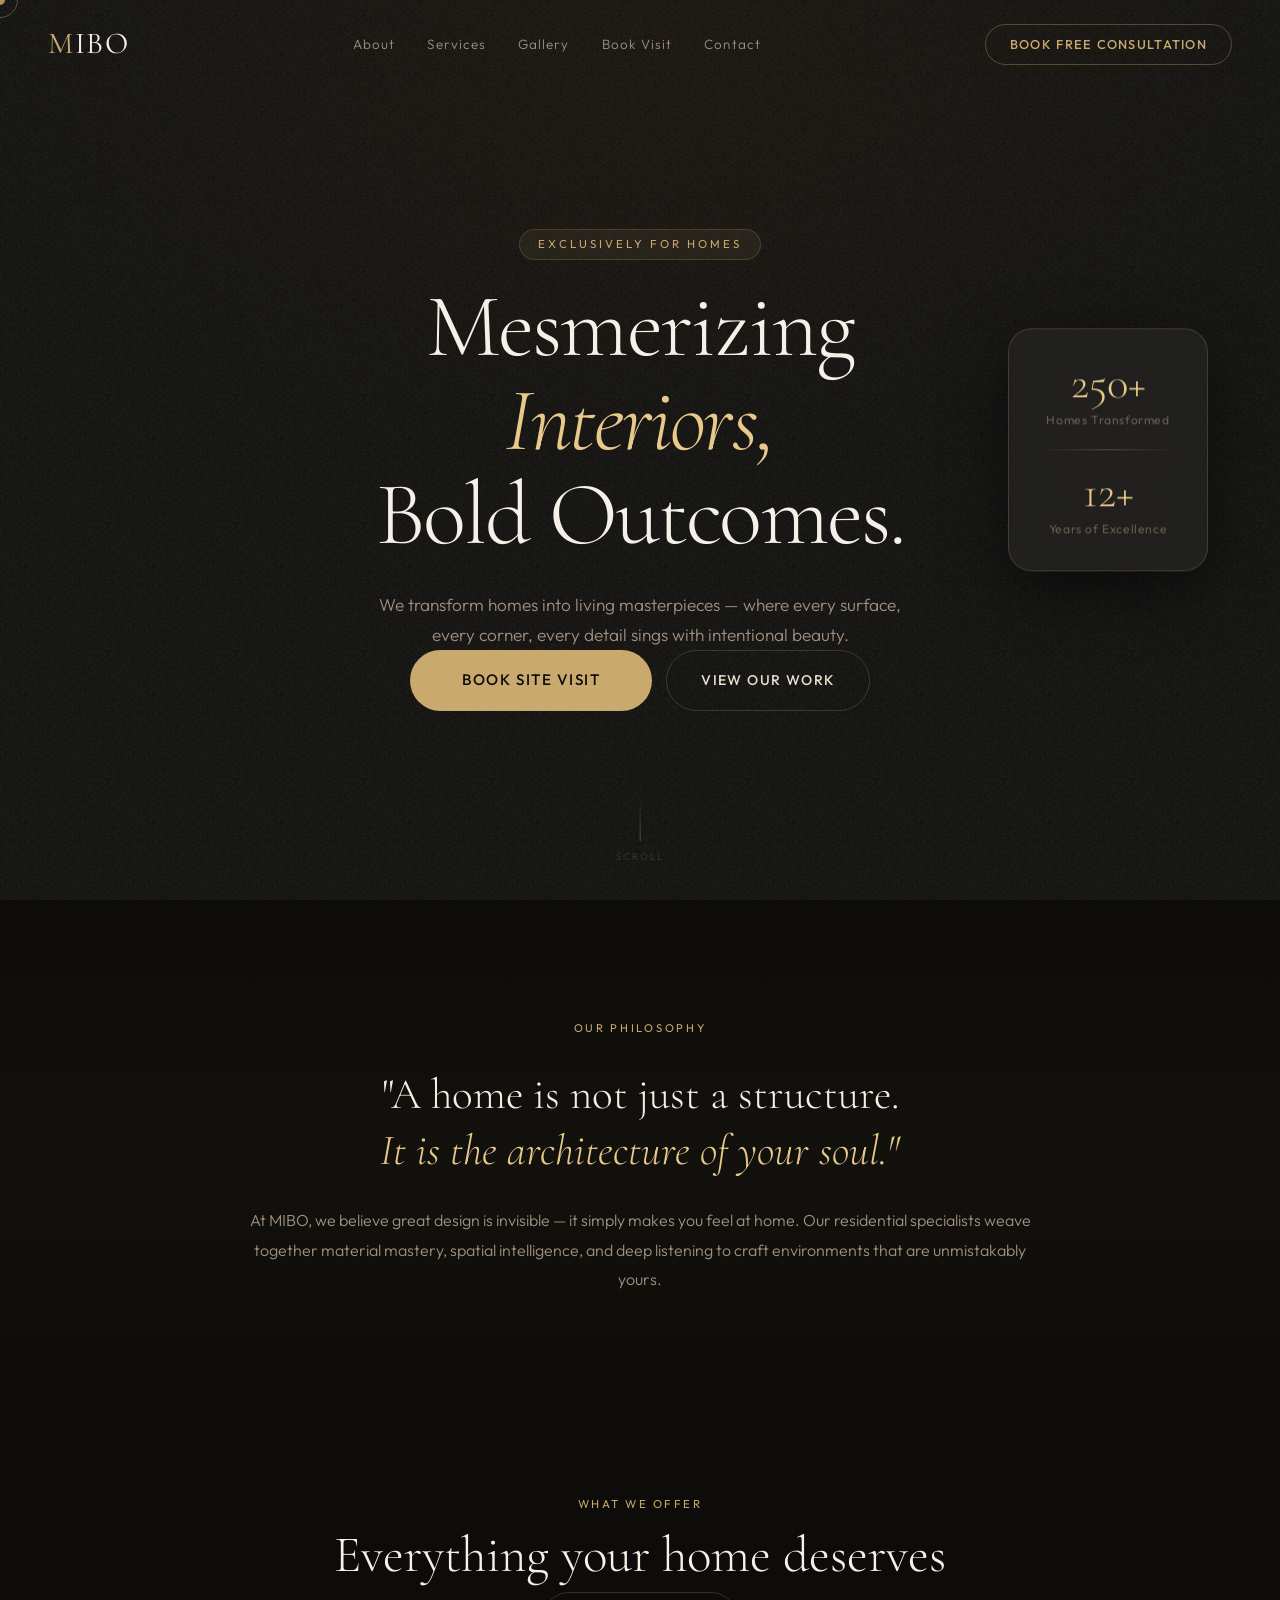
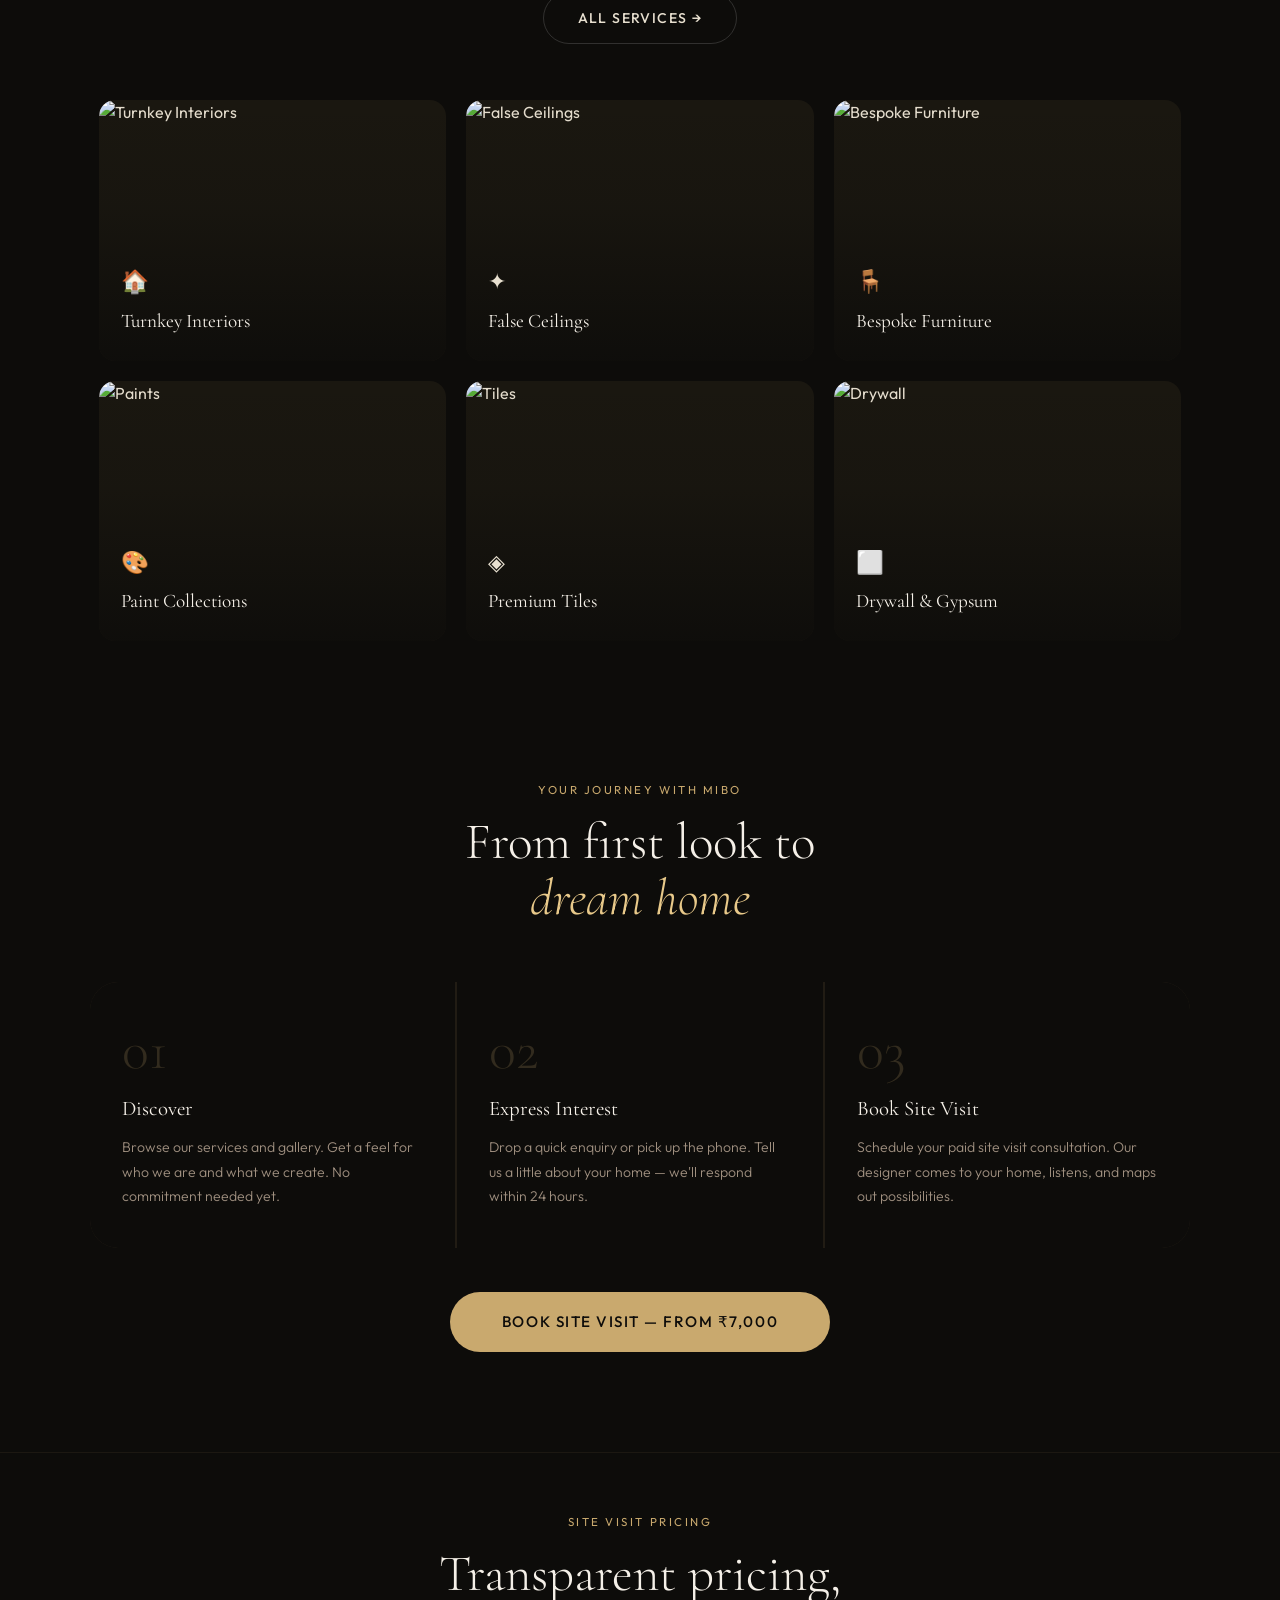
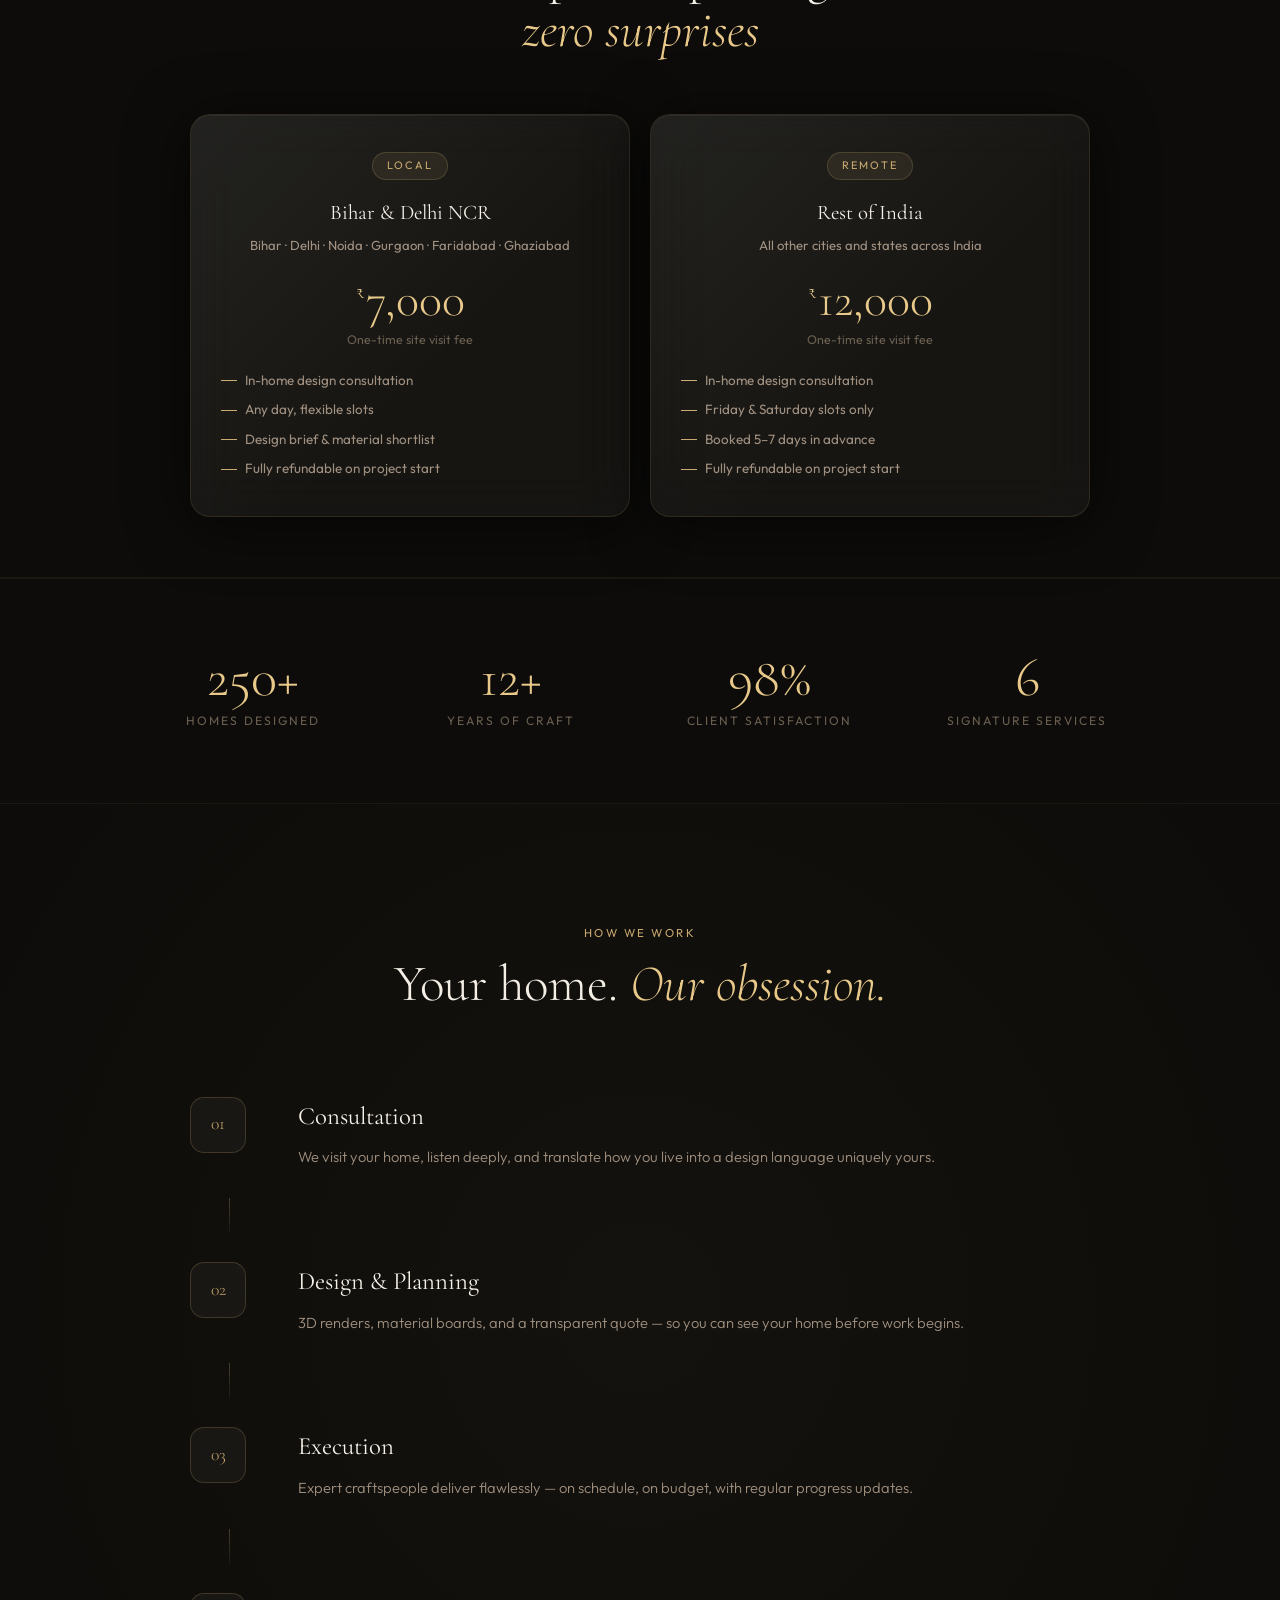
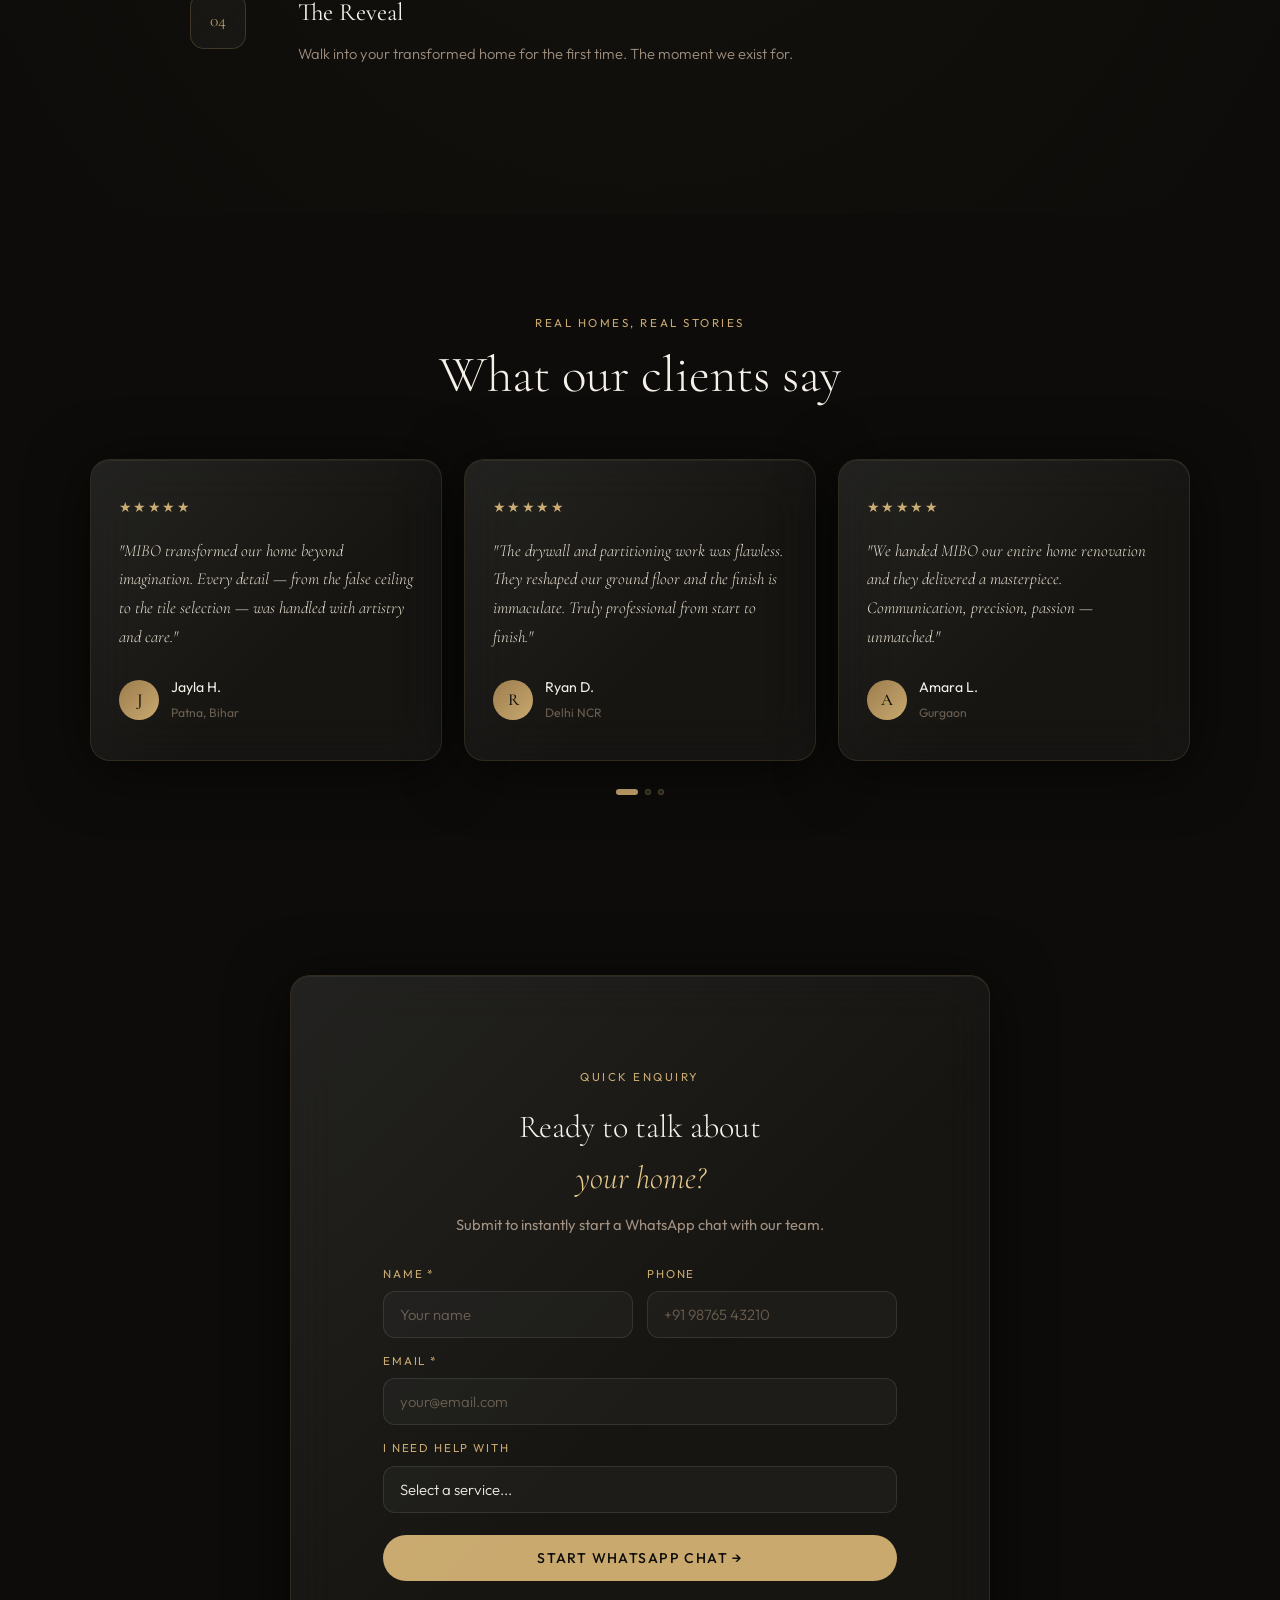
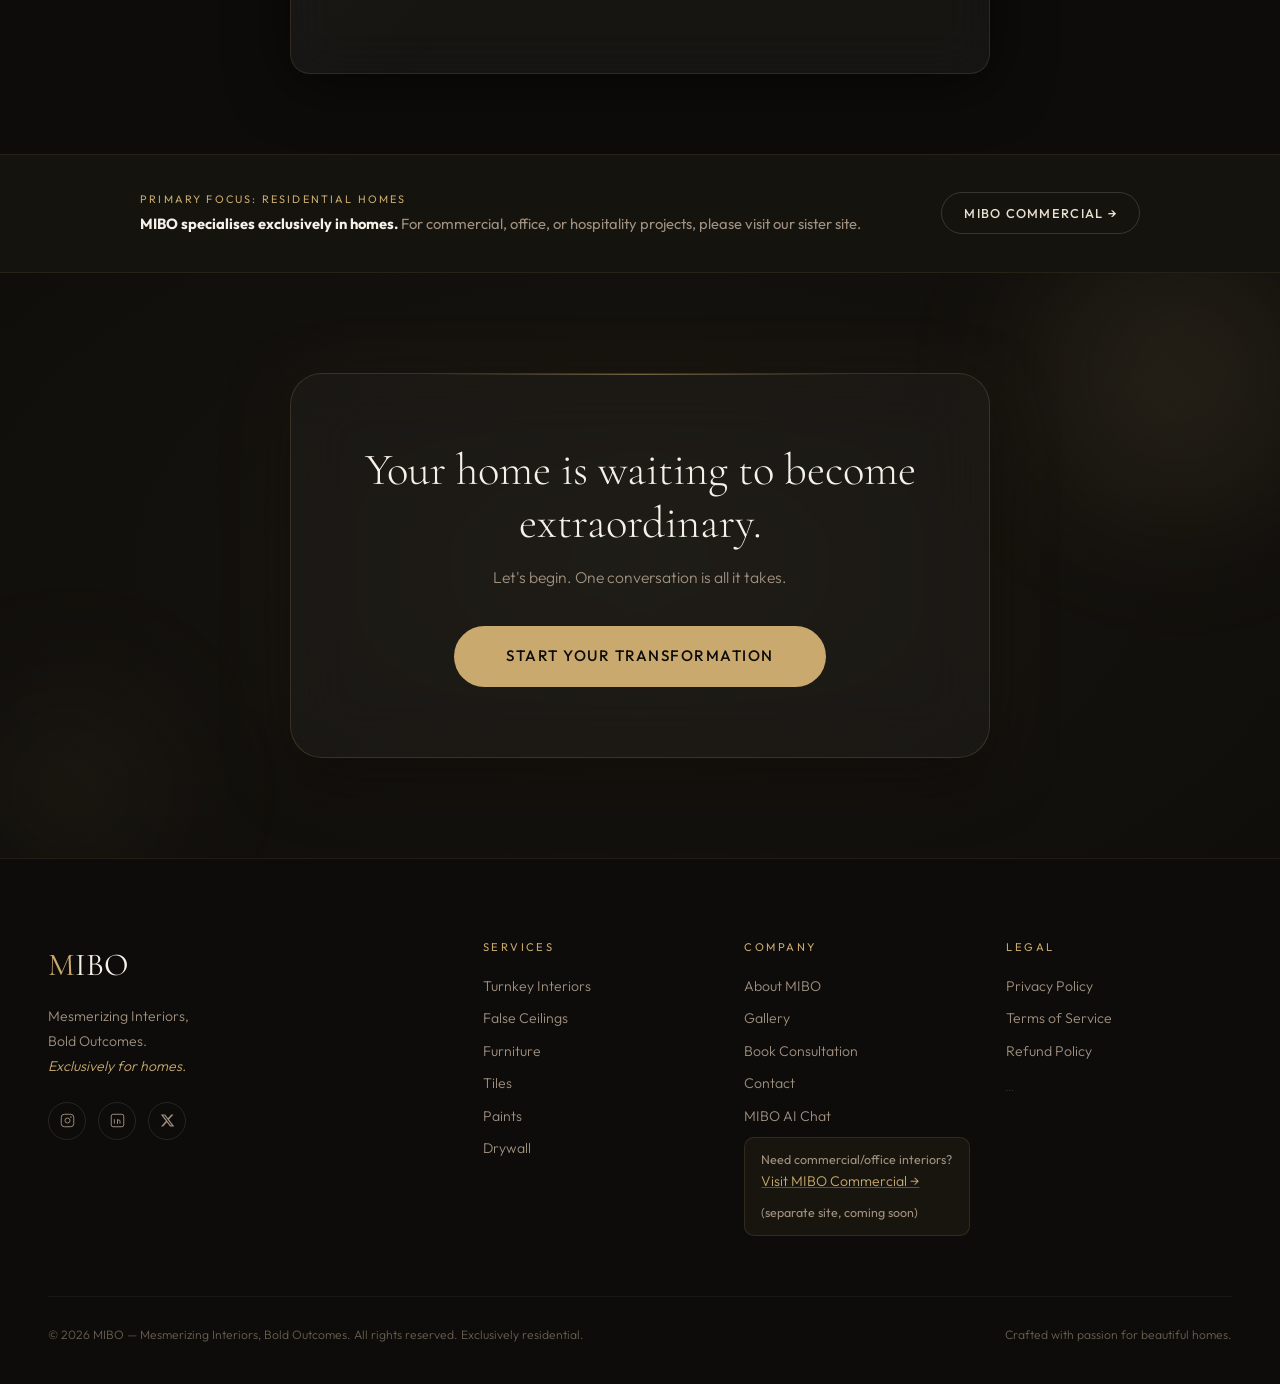
==== commit b3b6c2a8: "Install Vercel Web Analytics # Vercel Web Analytics Implementation  ## Summary Successfully installe" ====
--- a/index.html
+++ b/index.html
@@ -473,5 +473,10 @@
   });
 </script>
 
+<script>
+  window.va = window.va || function () { (window.vaq = window.vaq || []).push(arguments); };
+</script>
+<script defer src="/_vercel/insights/script.js"></script>
+
 </body>
 </html>
